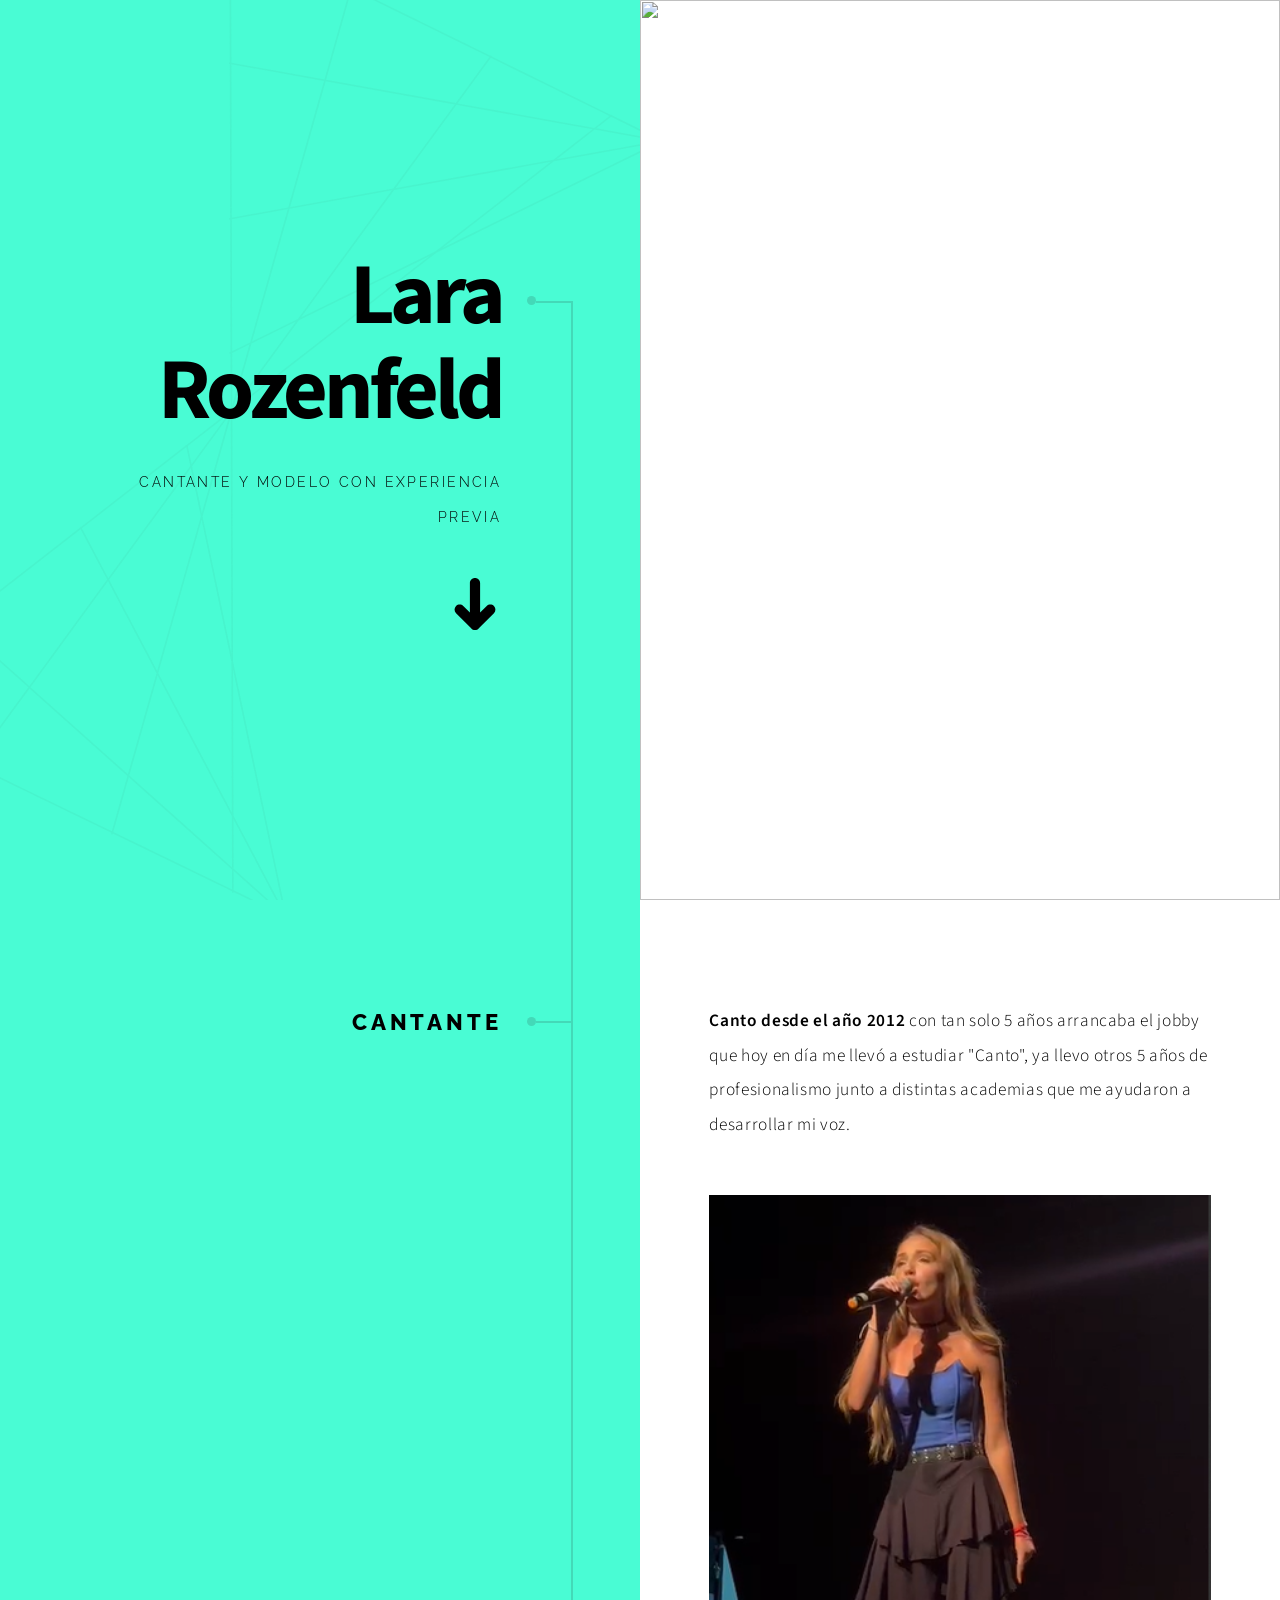
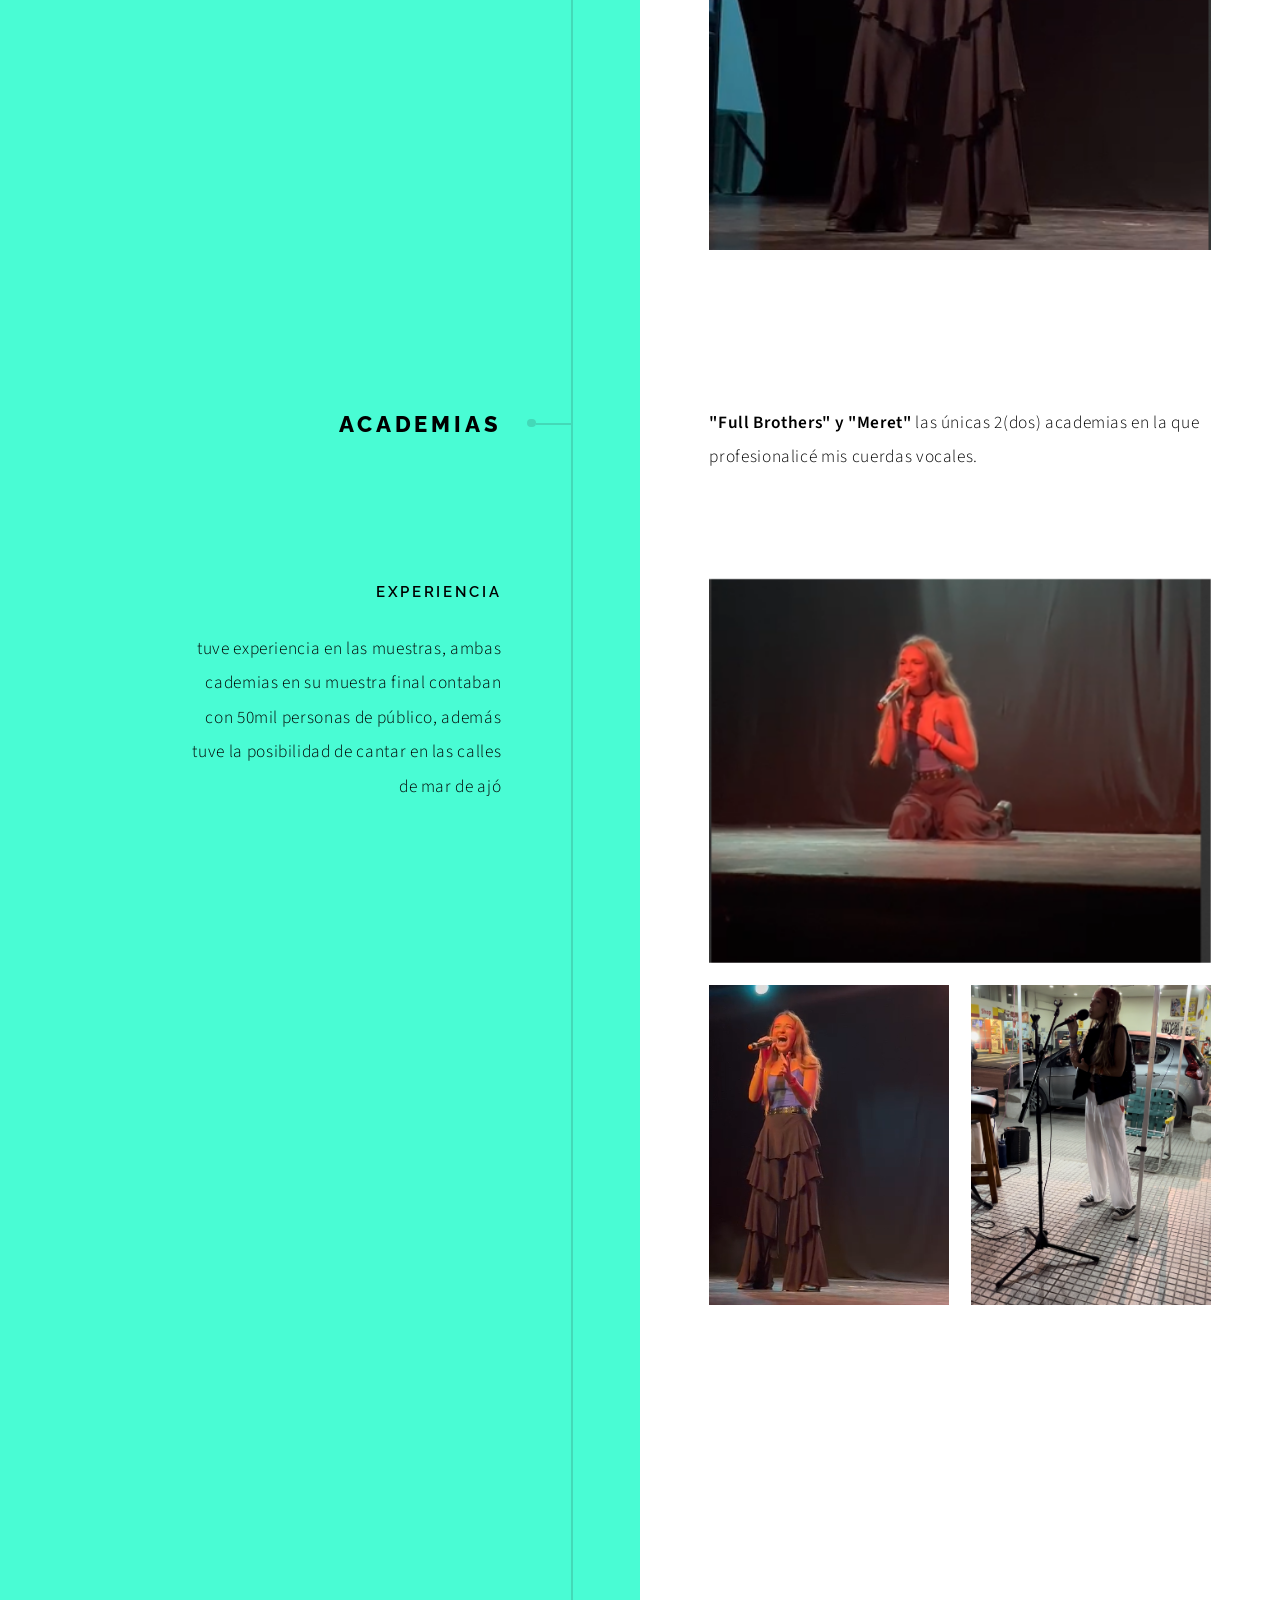
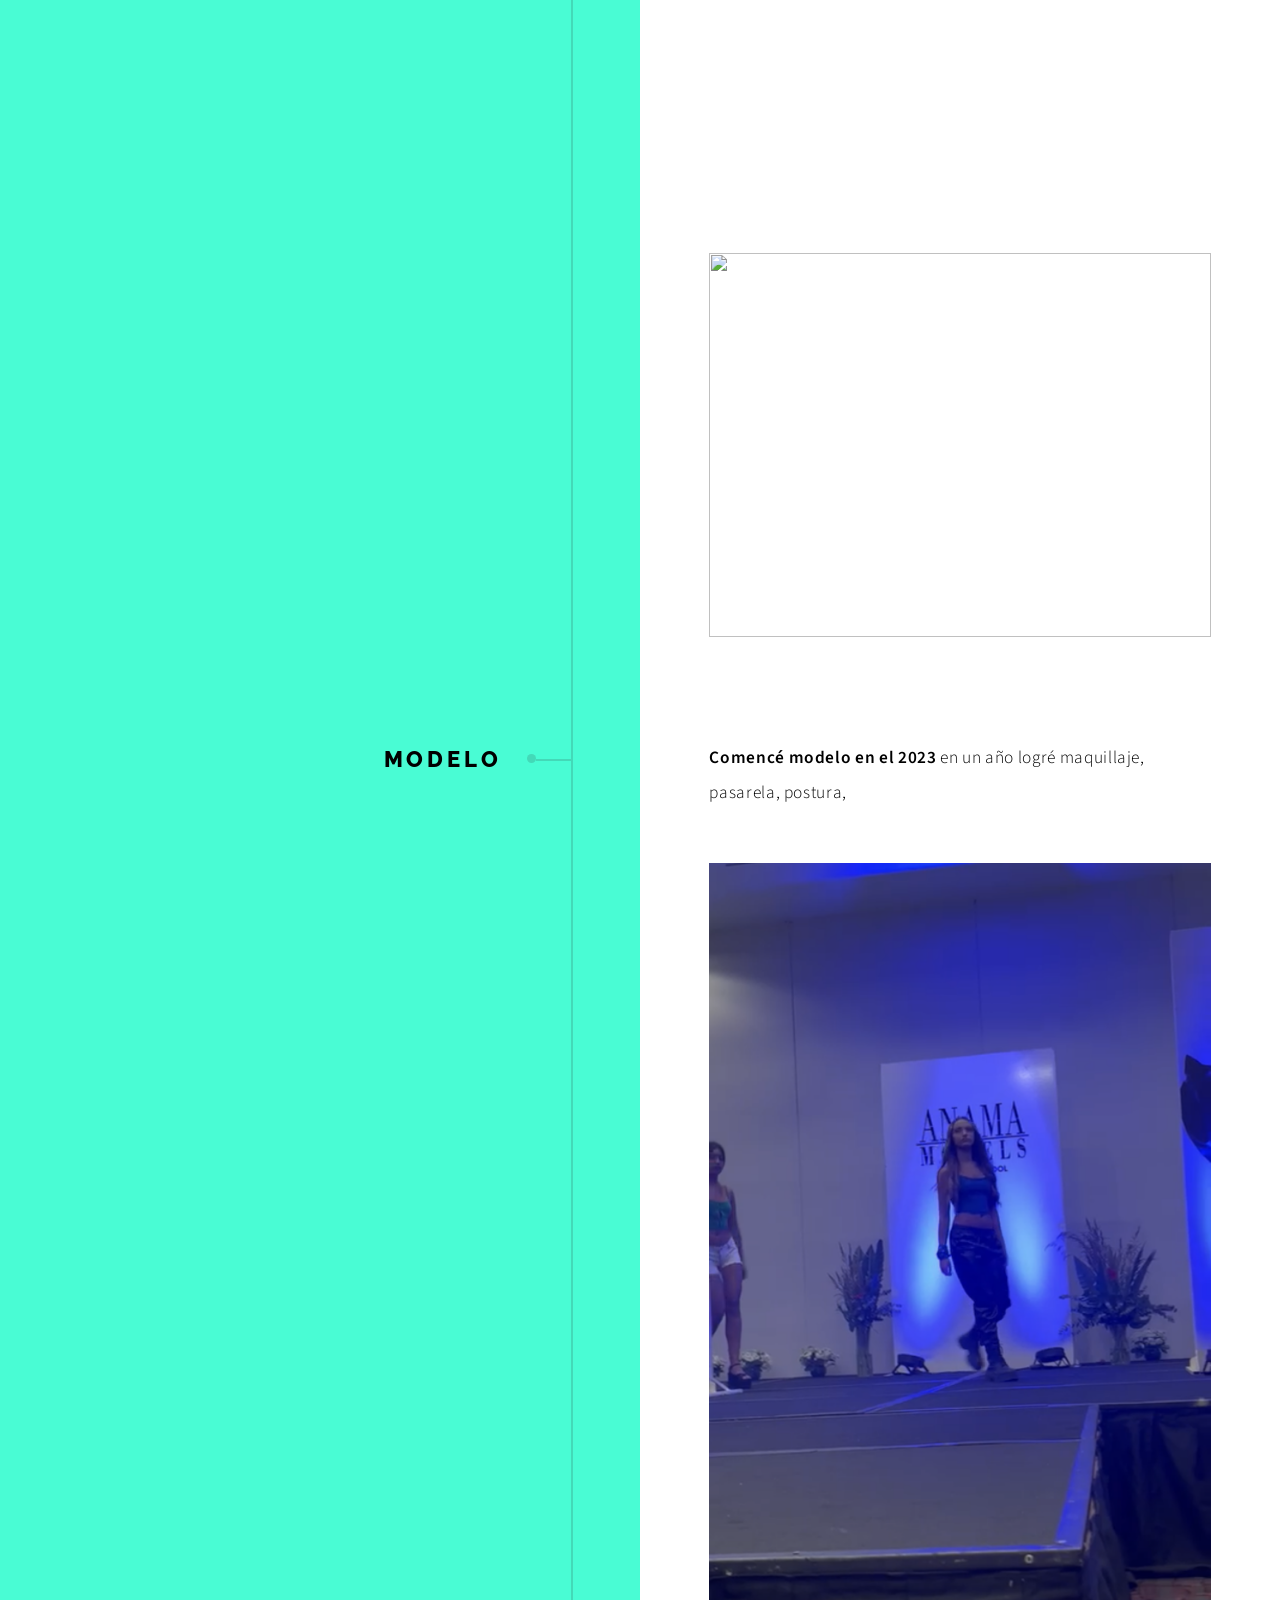
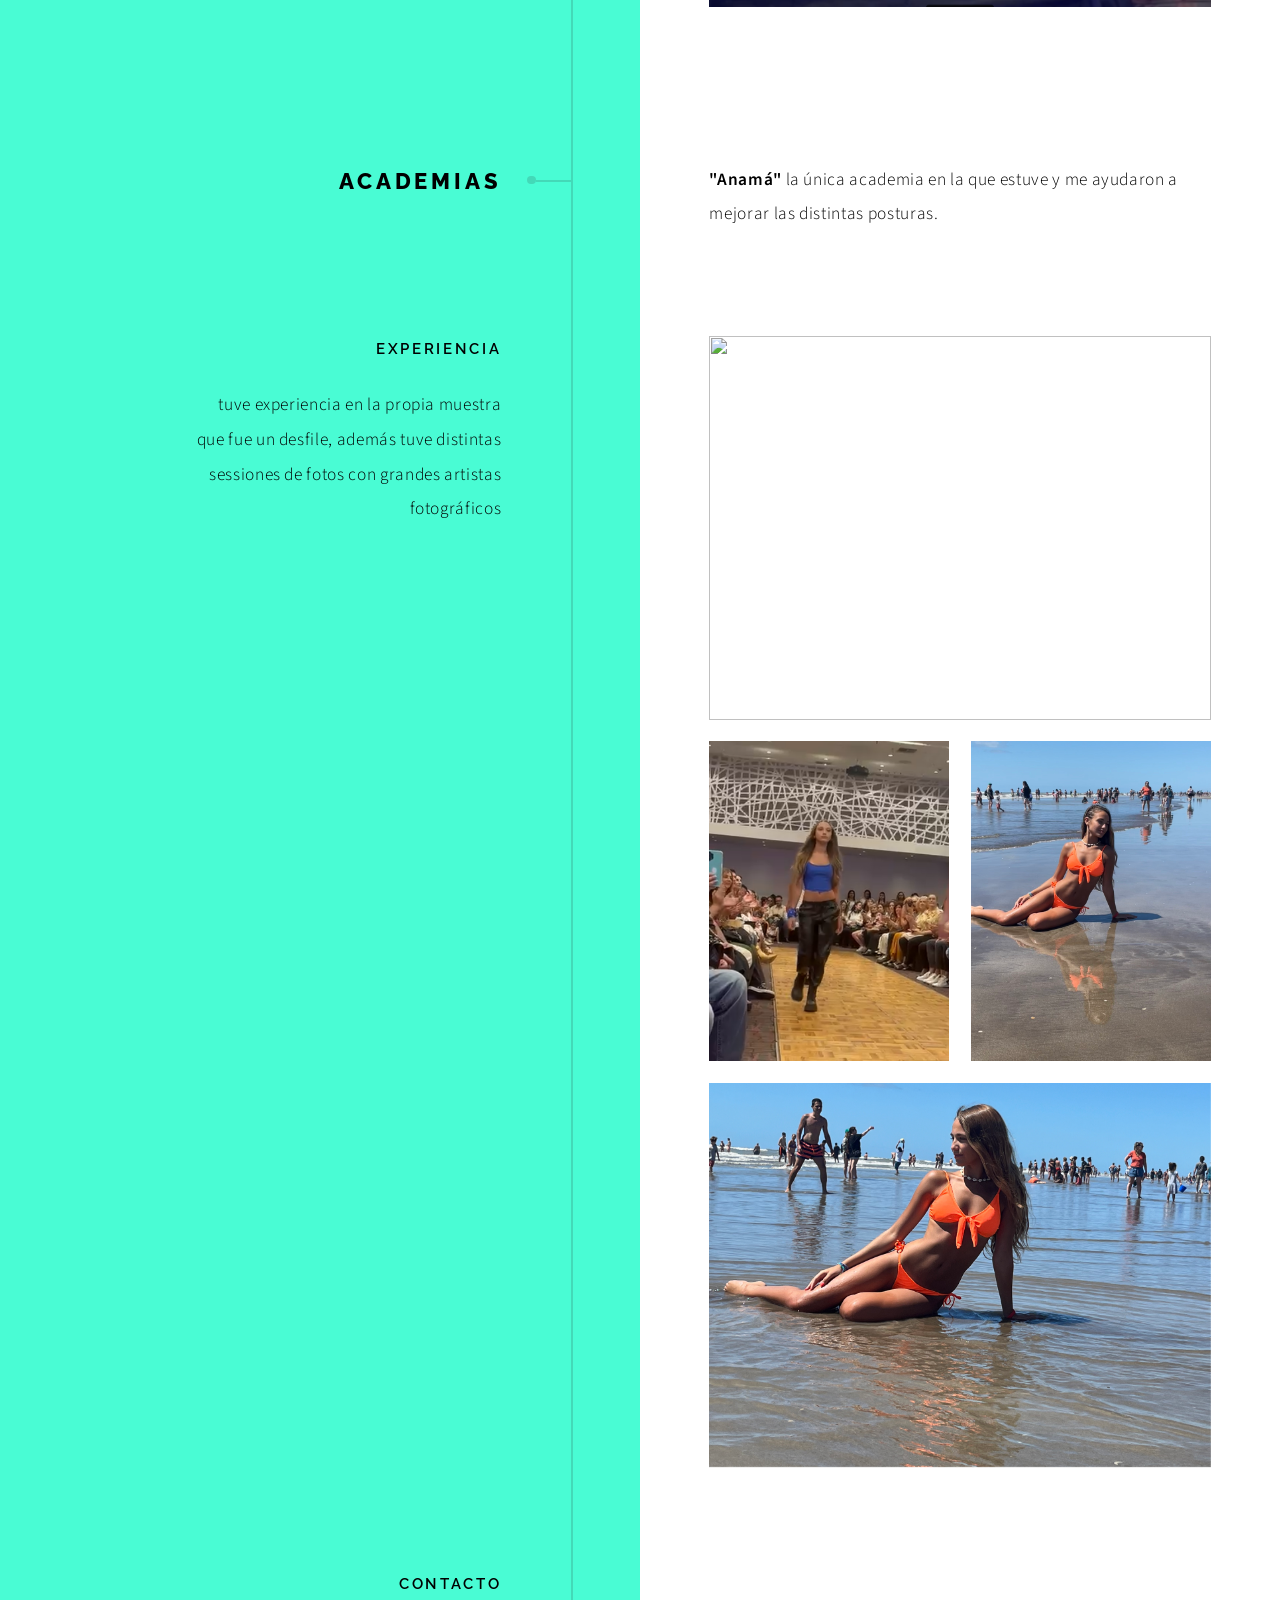
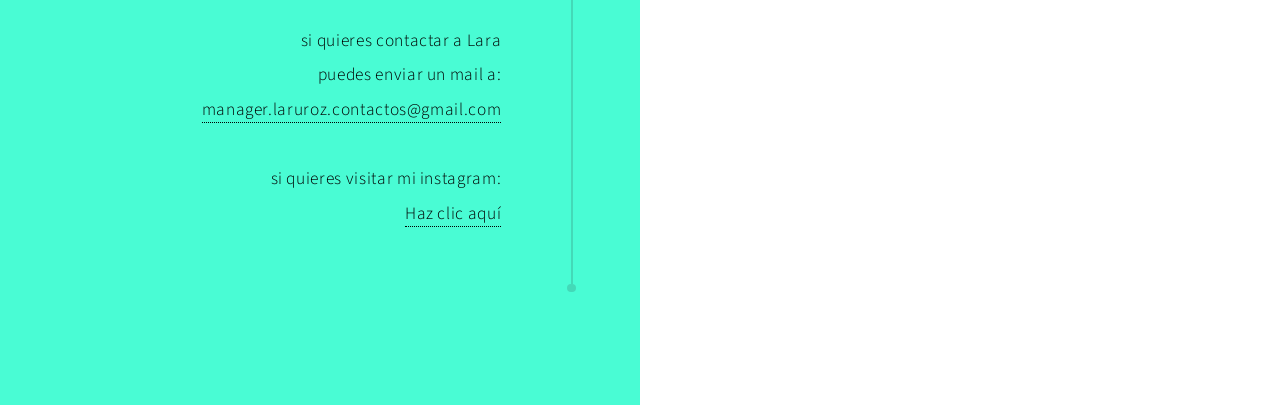
==== index.html @ 855a17e3 "Update index.html" ====
<!DOCTYPE HTML>
<html>
	<head>
		<title>Forum // Lara Roz</title>
		<meta charset="utf-8" />
		<meta name="viewport" content="width=device-width, initial-scale=1, user-scalable=no" />
		<meta name="description" content="" />
		<meta name="keywords" content="laruroz" />
		<link href="imagenes/profile.png" rel="icon">
  		<link href="imagenes/profile.png" rel="apple-touch-icon">
		<link rel="stylesheet" href="assets/css/main.css" />
		
	</head>
	<body class="is-preload">

		<!-- Wrapper -->
			<div id="wrapper">

				<!-- Intro -->
					<section class="intro">
						<header>
							<h1>Lara Rozenfeld</h1>
							<p>Cantante y Modelo con experiencia previa</a></p>
							<ul class="actions">
								<li><a href="#first" class="arrow scrolly"><span class="label">Next</span></a></li>
							</ul>
						</header>
						<div class="content">
							<span class="image fill" data-position="center"><img src="images/IMG_8536.JPG" alt="" /></span>
						</div>
					</section>

				<!-- Section -->
					<section id="first">
						<header>
							<h2>Cantante</h2>
						</header>
						<div class="content">
							<p><strong>Canto desde el año 2012</strong> con tan solo 5 años arrancaba el jobby que hoy en día me llevó a estudiar "Canto", ya llevo otros 5 años de profesionalismo junto a distintas academias que me ayudaron a desarrollar mi voz.</p>
							<span class="image main"><img src="images/Lara-cantando-3.png" alt="" /></span>
						</div>
					</section>

				<!-- Section -->
					<section>
						<header>
							<h2>Academias</h2>
						</header>
						<div class="content">
							<p><strong>"Full Brothers" y "Meret"</strong> las únicas 2(dos) academias en la que profesionalicé mis cuerdas vocales.</p>

							<!-- Section -->
								<section>
									<header>
										<h3>experiencia</h3>
										<p>tuve experiencia en las muestras, ambas cademias en su muestra final contaban con 50mil personas de público, además tuve la posibilidad de cantar en las calles de mar de ajó</p>
									</header>
									<div class="content">
										<div class="gallery">
											<a href="images/gallery/fulls/Lara-cantando-4-lejos.png" class="landscape"><img src="images/gallery/thumbs/Lara-cantando-4-lejos.png" alt="" /></a>
											<a href="images/gallery/fulls/Lara-cantando-1.png"><img src="images/gallery/thumbs/Lara-cantando-1.png" alt="" /></a>
											<a href="images/gallery/fulls/IMG_7893.PNG"><img src="images/gallery/thumbs/IMG_7893.PNG" alt="" /></a>
											<div style="position:relative; width:50%; height:0px; padding-bottom:100.778%"><iframe allow="fullscreen" allowfullscreen height="100%" src="https://streamable.com/e/7m6ddu?loop=0" width="100%" style="border:none; width:100%; height:100%; position:absolute; left:0px; top:0px; overflow:hidden;"></iframe></div>
											<div style="position:relative; width:50%; height:0px; padding-bottom:100.778%"><iframe allow="fullscreen" allowfullscreen height="100%" src="https://streamable.com/e/ok23w9?loop=0" width="100%" style="border:none; width:100%; height:100%; position:absolute; left:24px; top:0px; overflow:hidden;"></iframe></div>
											<a href="images/gallery/fulls/IMG_7895.png" class="landscape"><img src="images/gallery/thumbs/IMG_7895.png" alt="" /></a>
										</div>
									</div>
								</section>
						</div>
					</section>

								<!-- Section -->
								<section id="first">
									<header>
										<h2>Modelo</h2>
									</header>
									<div class="content">
										<p><strong>Comencé modelo en el 2023</strong> en un año logré maquillaje, pasarela, postura,</p>
										<span class="image main"><img src="images/gallery/fulls/modelo03.png" alt="" /></span>
									</div>
								</section>
			
							<!-- Section -->
								<section>
									<header>
										<h2>Academias</h2>
									</header>
									<div class="content">
										<p><strong>"Anamá"</strong> la única academia en la que estuve y me ayudaron a mejorar las distintas posturas.</p>
			
										<!-- Section -->
											<section>
												<header>
													<h3>experiencia</h3>
													<p>tuve experiencia en la propia muestra que fue un desfile, además tuve distintas sessiones de fotos con grandes artistas fotográficos</p>
												</header>
												<div class="content">
													<div class="gallery">
														<a href="images/IMG_8536.jpg" class="landscape"><img src="images/IMG_8536.jpg" alt="" /></a>
														<a href="images/gallery/fulls/modelo02.png"><img src="images/gallery/fulls/modelo02.png" alt="" /></a>
														<a href="images/gallery/fulls/modelo04_1.jpg"><img src="images/gallery/thumbs/modelo04_1.jpg" alt="" /></a>
														<a href="images/gallery/fulls/modelo06_1.jpg" class="landscape"><img src="images/gallery/thumbs/modelo06_1.jpg" alt="" /></a>
													</div>
												</div>
											</section>
									</div>
								</section>
								<section>
									<header>
										<h4>Contacto</h4>
										<p>si quieres contactar a Lara 
											<br>puedes enviar un mail a: <a href="mailto:manager.laruroz.contactos@gmail.com?Subject=correo%20automatizado%20por%20la%20web">manager.laruroz.contactos@gmail.com</a>
										<p>si quieres visitar mi instagram: <br><a href="https://www.instagram.com/lara.rozenfeld/" target="_blank" rel="noopener">Haz clic aquí</a></p> 
								</section>
				</div>
			
			</body>
			</html>
			
			
			<!-- creado por javiniguez.com, Julio 2019 -->

			</div>

		<!-- Scripts -->
			<script src="assets/js/jquery.min.js"></script>
			<script src="assets/js/jquery.scrolly.min.js"></script>
			<script src="assets/js/browser.min.js"></script>
			<script src="assets/js/breakpoints.min.js"></script>
			<script src="assets/js/util.js"></script>
			<script src="assets/js/main.js"></script>

	</body>
</html>
---- assets/css/main.css ----
@import url(font-awesome.min.css);
@import url("https://fonts.googleapis.com/css?family=Source+Sans+Pro:300,600,700,300i,600i,700i|Raleway:600,800");

/*
	Paradigm Shift by HTML5 UP
	html5up.net | @ajlkn
	Free for personal and commercial use under the CCA 3.0 license (html5up.net/license)
*/

html, body, div, span, applet, object,
iframe, h1, h2, h3, h4, h5, h6, p, blockquote,
pre, a, abbr, acronym, address, big, cite,
code, del, dfn, em, img, ins, kbd, q, s, samp,
small, strike, strong, sub, sup, tt, var, b,
u, i, center, dl, dt, dd, ol, ul, li, fieldset,
form, label, legend, table, caption, tbody,
tfoot, thead, tr, th, td, article, aside,
canvas, details, embed, figure, figcaption,
footer, header, hgroup, menu, nav, output, ruby,
section, summary, time, mark, audio, video {
	margin: 0;
	padding: 0;
	border: 0;
	font-size: 100%;
	font: inherit;
	vertical-align: baseline;}

article, aside, details, figcaption, figure,
footer, header, hgroup, menu, nav, section {
	display: block;}

body {
	line-height: 1;
}

ol, ul {
	list-style: none;
}

blockquote, q {
	quotes: none;
}

	blockquote:before, blockquote:after, q:before, q:after {
		content: '';
		content: none;
	}

table {
	border-collapse: collapse;
	border-spacing: 0;
}

body {
	-webkit-text-size-adjust: none;
}

mark {
	background-color: transparent;
	color: inherit;
}

input::-moz-focus-inner {
	border: 0;
	padding: 0;
}

input, select, textarea {
	-moz-appearance: none;
	-webkit-appearance: none;
	-ms-appearance: none;
	appearance: none;
}

/* Basic */

	@-ms-viewport {
		width: device-width;
	}

	body {
		-ms-overflow-style: scrollbar;
	}

	@media screen and (max-width: 480px) {

		html, body {
			min-width: 320px;
		}

	}

	html {
		box-sizing: border-box;
	}

	*, *:before, *:after {
		box-sizing: inherit;
	}

	html {
		overflow-x: hidden;
	}

	body {
		background: #ffffff;
		overflow-x: hidden;
	}

		body.is-preload *, body.is-preload *:before, body.is-preload *:after {
			-moz-animation: none !important;
			-webkit-animation: none !important;
			-ms-animation: none !important;
			animation: none !important;
			-moz-transition: none !important;
			-webkit-transition: none !important;
			-ms-transition: none !important;
			transition: none !important;
		}

/* Typography */

	html {
		font-size: 18pt;
	}

		@media screen and (max-width: 1920px) {

			html {
				font-size: 13pt;
			}

		}

		@media screen and (max-width: 1152px) {

			html {
				font-size: 14pt;
			}

		}

		@media screen and (max-width: 736px) {

			html {
				font-size: 12pt;
			}

		}

		@media screen and (max-width: 480px) {

			html {
				font-size: 11pt;
			}

		}

	body {
		background-color: #ffffff;
		color: #000000;
	}

	body, input, select, textarea {
		color: #000000;
		font-family: "Source Sans Pro", Helvetica, sans-serif;
		font-size: 1rem;
		font-weight: 300;
		letter-spacing: 0.0375em;
		line-height: 2;
	}

	a {
		-moz-transition: border-bottom-color 0.25s ease-in-out;
		-webkit-transition: border-bottom-color 0.25s ease-in-out;
		-ms-transition: border-bottom-color 0.25s ease-in-out;
		transition: border-bottom-color 0.25s ease-in-out;
		text-decoration: none;
		color: #000000;
		border-bottom: dotted 1px;
	}

		a:hover {
			text-decoration: none;
			border-bottom-color: transparent;
		}

	strong, b {
		font-weight: 600;
		color: #000000;
	}

	em, i {
		font-style: italic;
	}

	p {
		margin: 0 0 2rem 0;
	}

	h1, h2, h3, h4, h5, h6 {
		color: #000000;
		font-family: "Raleway", Helvetica, sans-serif;
		font-weight: 600;
		letter-spacing: 0.175em;
		line-height: 1.75;
		margin: 0 0 1.5rem 0;
		text-transform: uppercase;
	}

		h1 a, h2 a, h3 a, h4 a, h5 a, h6 a {
			color: inherit;
			text-decoration: none;
		}

	h1 {
		font-family: "Source Sans Pro", Helvetica, sans-serif;
		font-size: 5rem;
		font-weight: 700;
		letter-spacing: -0.05em;
		line-height: 1.1;
		margin: 0 0 1.5rem 0;
		text-transform: none;
	}

	h2 {
		font-size: 1.25rem;
		font-weight: 800;
		margin: 0 0 2rem 0;
	}

	h3 {
		font-size: 0.875rem;
	}

	h4 {
		font-size: 0.875rem;
	}

	h5 {
		font-size: 0.75rem;
	}

	h6 {
		font-size: 0.625rem;
	}

	@media screen and (max-width: 736px) {

		h1 {
			font-size: 4.5rem;
			line-height: 1.1;
		}

		h2 {
			font-size: 1.25rem;
			line-height: 1.7;
		}

		h3 {
			font-size: 0.9rem;
		}

		h4 {
			font-size: 0.75rem;
		}

		h5 {
			font-size: 0.675rem;
		}

	}

	@media screen and (max-width: 360px) {

		h1 {
			font-size: 3.75rem;
		}

		h2 {
			font-size: 1.125rem;
		}

		h3 {
			font-size: 0.8rem;
		}

		h4 {
			font-size: 0.675rem;
		}

		h5 {
			font-size: 0.675rem;
		}

	}

	sub {
		font-size: 0.8rem;
		position: relative;
		top: 0.5rem;
	}

	sup {
		font-size: 0.8rem;
		position: relative;
		top: -0.5rem;
	}

	blockquote {
		border-left: solid 0.5rem rgba(144, 144, 144, 0.25);
		font-style: italic;
		margin: 0 0 2rem 0;
		padding: 1rem 0 1rem 2rem;
	}

	code {
		background: rgba(144, 144, 144, 0.1);
		border-radius: 0.325rem;
		font-family: "Courier New", monospace;
		font-size: 0.9rem;
		margin: 0 0.25rem;
		padding: 0.25rem 0.65rem;
	}

	pre {
		-webkit-overflow-scrolling: touch;
		font-family: "Courier New", monospace;
		font-size: 0.9rem;
		margin: 0 0 2rem 0;
		width: 100%;
	}

		pre code {
			display: block;
			line-height: 1.75;
			padding: 1rem 1.5rem;
			overflow-x: auto;
		}

	hr {
		border: 0;
		border-bottom: solid 2px rgba(144, 144, 144, 0.25);
		margin: 3rem 0;
	}

		hr.major {
			margin: 5rem 0;
		}

		@media screen and (max-width: 736px) {

			hr.major {
				margin: 3rem 0;
			}

		}

/* Row */

	.row {
		display: flex;
		flex-wrap: wrap;
		box-sizing: border-box;
		align-items: stretch;
	}

		.row > * {
			box-sizing: border-box;
		}

		.row.gtr-uniform > * > :last-child {
			margin-bottom: 0;
		}

		.row.aln-left {
			justify-content: flex-start;
		}

		.row.aln-center {
			justify-content: center;
		}

		.row.aln-right {
			justify-content: flex-end;
		}

		.row.aln-top {
			align-items: flex-start;
		}

		.row.aln-middle {
			align-items: center;
		}

		.row.aln-bottom {
			align-items: flex-end;
		}

		.row > .imp {
			order: -1;
		}

		.row > .col-1 {
			width: 8.3333333333%;
		}

		.row > .off-1 {
			margin-left: 8.3333333333%;
		}

		.row > .col-2 {
			width: 16.6666666667%;
		}

		.row > .off-2 {
			margin-left: 16.6666666667%;
		}

		.row > .col-3 {
			width: 25%;
		}

		.row > .off-3 {
			margin-left: 25%;
		}

		.row > .col-4 {
			width: 33.3333333333%;
		}

		.row > .off-4 {
			margin-left: 33.3333333333%;
		}

		.row > .col-5 {
			width: 41.6666666667%;
		}

		.row > .off-5 {
			margin-left: 41.6666666667%;
		}

		.row > .col-6 {
			width: 50%;
		}

		.row > .off-6 {
			margin-left: 50%;
		}

		.row > .col-7 {
			width: 58.3333333333%;
		}

		.row > .off-7 {
			margin-left: 58.3333333333%;
		}

		.row > .col-8 {
			width: 66.6666666667%;
		}

		.row > .off-8 {
			margin-left: 66.6666666667%;
		}

		.row > .col-9 {
			width: 75%;
		}

		.row > .off-9 {
			margin-left: 75%;
		}

		.row > .col-10 {
			width: 83.3333333333%;
		}

		.row > .off-10 {
			margin-left: 83.3333333333%;
		}

		.row > .col-11 {
			width: 91.6666666667%;
		}

		.row > .off-11 {
			margin-left: 91.6666666667%;
		}

		.row > .col-12 {
			width: 100%;
		}

		.row > .off-12 {
			margin-left: 100%;
		}

		.row.gtr-0 {
			margin-top: 0;
			margin-left: 0rem;
		}

			.row.gtr-0 > * {
				padding: 0 0 0 0rem;
			}

			.row.gtr-0.gtr-uniform {
				margin-top: 0rem;
			}

				.row.gtr-0.gtr-uniform > * {
					padding-top: 0rem;
				}

		.row.gtr-25 {
			margin-top: 0;
			margin-left: -0.5rem;
		}

			.row.gtr-25 > * {
				padding: 0 0 0 0.5rem;
			}

			.row.gtr-25.gtr-uniform {
				margin-top: -0.5rem;
			}

				.row.gtr-25.gtr-uniform > * {
					padding-top: 0.5rem;
				}

		.row.gtr-50 {
			margin-top: 0;
			margin-left: -1rem;
		}

			.row.gtr-50 > * {
				padding: 0 0 0 1rem;
			}

			.row.gtr-50.gtr-uniform {
				margin-top: -1rem;
			}

				.row.gtr-50.gtr-uniform > * {
					padding-top: 1rem;
				}

		.row {
			margin-top: 0;
			margin-left: -2rem;
		}

			.row > * {
				padding: 0 0 0 2rem;
			}

			.row.gtr-uniform {
				margin-top: -2rem;
			}

				.row.gtr-uniform > * {
					padding-top: 2rem;
				}

		.row.gtr-150 {
			margin-top: 0;
			margin-left: -3rem;
		}

			.row.gtr-150 > * {
				padding: 0 0 0 3rem;
			}

			.row.gtr-150.gtr-uniform {
				margin-top: -3rem;
			}

				.row.gtr-150.gtr-uniform > * {
					padding-top: 3rem;
				}

		.row.gtr-200 {
			margin-top: 0;
			margin-left: -4rem;
		}

			.row.gtr-200 > * {
				padding: 0 0 0 4rem;
			}

			.row.gtr-200.gtr-uniform {
				margin-top: -4rem;
			}

				.row.gtr-200.gtr-uniform > * {
					padding-top: 4rem;
				}

		@media screen and (max-width: 1920px) {

			.row {
				display: flex;
				flex-wrap: wrap;
				box-sizing: border-box;
				align-items: stretch;
			}

				.row > * {
					box-sizing: border-box;
				}

				.row.gtr-uniform > * > :last-child {
					margin-bottom: 0;
				}

				.row.aln-left {
					justify-content: flex-start;
				}

				.row.aln-center {
					justify-content: center;
				}

				.row.aln-right {
					justify-content: flex-end;
				}

				.row.aln-top {
					align-items: flex-start;
				}

				.row.aln-middle {
					align-items: center;
				}

				.row.aln-bottom {
					align-items: flex-end;
				}

				.row > .imp-xlarge {
					order: -1;
				}

				.row > .col-1-xlarge {
					width: 8.3333333333%;
				}

				.row > .off-1-xlarge {
					margin-left: 8.3333333333%;
				}

				.row > .col-2-xlarge {
					width: 16.6666666667%;
				}

				.row > .off-2-xlarge {
					margin-left: 16.6666666667%;
				}

				.row > .col-3-xlarge {
					width: 25%;
				}

				.row > .off-3-xlarge {
					margin-left: 25%;
				}

				.row > .col-4-xlarge {
					width: 33.3333333333%;
				}

				.row > .off-4-xlarge {
					margin-left: 33.3333333333%;
				}

				.row > .col-5-xlarge {
					width: 41.6666666667%;
				}

				.row > .off-5-xlarge {
					margin-left: 41.6666666667%;
				}

				.row > .col-6-xlarge {
					width: 50%;
				}

				.row > .off-6-xlarge {
					margin-left: 50%;
				}

				.row > .col-7-xlarge {
					width: 58.3333333333%;
				}

				.row > .off-7-xlarge {
					margin-left: 58.3333333333%;
				}

				.row > .col-8-xlarge {
					width: 66.6666666667%;
				}

				.row > .off-8-xlarge {
					margin-left: 66.6666666667%;
				}

				.row > .col-9-xlarge {
					width: 75%;
				}

				.row > .off-9-xlarge {
					margin-left: 75%;
				}

				.row > .col-10-xlarge {
					width: 83.3333333333%;
				}

				.row > .off-10-xlarge {
					margin-left: 83.3333333333%;
				}

				.row > .col-11-xlarge {
					width: 91.6666666667%;
				}

				.row > .off-11-xlarge {
					margin-left: 91.6666666667%;
				}

				.row > .col-12-xlarge {
					width: 100%;
				}

				.row > .off-12-xlarge {
					margin-left: 100%;
				}

				.row.gtr-0 {
					margin-top: 0;
					margin-left: 0rem;
				}

					.row.gtr-0 > * {
						padding: 0 0 0 0rem;
					}

					.row.gtr-0.gtr-uniform {
						margin-top: 0rem;
					}

						.row.gtr-0.gtr-uniform > * {
							padding-top: 0rem;
						}

				.row.gtr-25 {
					margin-top: 0;
					margin-left: -0.5rem;
				}

					.row.gtr-25 > * {
						padding: 0 0 0 0.5rem;
					}

					.row.gtr-25.gtr-uniform {
						margin-top: -0.5rem;
					}

						.row.gtr-25.gtr-uniform > * {
							padding-top: 0.5rem;
						}

				.row.gtr-50 {
					margin-top: 0;
					margin-left: -1rem;
				}

					.row.gtr-50 > * {
						padding: 0 0 0 1rem;
					}

					.row.gtr-50.gtr-uniform {
						margin-top: -1rem;
					}

						.row.gtr-50.gtr-uniform > * {
							padding-top: 1rem;
						}

				.row {
					margin-top: 0;
					margin-left: -2rem;
				}

					.row > * {
						padding: 0 0 0 2rem;
					}

					.row.gtr-uniform {
						margin-top: -2rem;
					}

						.row.gtr-uniform > * {
							padding-top: 2rem;
						}

				.row.gtr-150 {
					margin-top: 0;
					margin-left: -3rem;
				}

					.row.gtr-150 > * {
						padding: 0 0 0 3rem;
					}

					.row.gtr-150.gtr-uniform {
						margin-top: -3rem;
					}

						.row.gtr-150.gtr-uniform > * {
							padding-top: 3rem;
						}

				.row.gtr-200 {
					margin-top: 0;
					margin-left: -4rem;
				}

					.row.gtr-200 > * {
						padding: 0 0 0 4rem;
					}

					.row.gtr-200.gtr-uniform {
						margin-top: -4rem;
					}

						.row.gtr-200.gtr-uniform > * {
							padding-top: 4rem;
						}

		}

		@media screen and (max-width: 1280px) {

			.row {
				display: flex;
				flex-wrap: wrap;
				box-sizing: border-box;
				align-items: stretch;
			}

				.row > * {
					box-sizing: border-box;
				}

				.row.gtr-uniform > * > :last-child {
					margin-bottom: 0;
				}

				.row.aln-left {
					justify-content: flex-start;
				}

				.row.aln-center {
					justify-content: center;
				}

				.row.aln-right {
					justify-content: flex-end;
				}

				.row.aln-top {
					align-items: flex-start;
				}

				.row.aln-middle {
					align-items: center;
				}

				.row.aln-bottom {
					align-items: flex-end;
				}

				.row > .imp-large {
					order: -1;
				}

				.row > .col-1-large {
					width: 8.3333333333%;
				}

				.row > .off-1-large {
					margin-left: 8.3333333333%;
				}

				.row > .col-2-large {
					width: 16.6666666667%;
				}

				.row > .off-2-large {
					margin-left: 16.6666666667%;
				}

				.row > .col-3-large {
					width: 25%;
				}

				.row > .off-3-large {
					margin-left: 25%;
				}

				.row > .col-4-large {
					width: 33.3333333333%;
				}

				.row > .off-4-large {
					margin-left: 33.3333333333%;
				}

				.row > .col-5-large {
					width: 41.6666666667%;
				}

				.row > .off-5-large {
					margin-left: 41.6666666667%;
				}

				.row > .col-6-large {
					width: 50%;
				}

				.row > .off-6-large {
					margin-left: 50%;
				}

				.row > .col-7-large {
					width: 58.3333333333%;
				}

				.row > .off-7-large {
					margin-left: 58.3333333333%;
				}

				.row > .col-8-large {
					width: 66.6666666667%;
				}

				.row > .off-8-large {
					margin-left: 66.6666666667%;
				}

				.row > .col-9-large {
					width: 75%;
				}

				.row > .off-9-large {
					margin-left: 75%;
				}

				.row > .col-10-large {
					width: 83.3333333333%;
				}

				.row > .off-10-large {
					margin-left: 83.3333333333%;
				}

				.row > .col-11-large {
					width: 91.6666666667%;
				}

				.row > .off-11-large {
					margin-left: 91.6666666667%;
				}

				.row > .col-12-large {
					width: 100%;
				}

				.row > .off-12-large {
					margin-left: 100%;
				}

				.row.gtr-0 {
					margin-top: 0;
					margin-left: 0rem;
				}

					.row.gtr-0 > * {
						padding: 0 0 0 0rem;
					}

					.row.gtr-0.gtr-uniform {
						margin-top: 0rem;
					}

						.row.gtr-0.gtr-uniform > * {
							padding-top: 0rem;
						}

				.row.gtr-25 {
					margin-top: 0;
					margin-left: -0.375rem;
				}

					.row.gtr-25 > * {
						padding: 0 0 0 0.375rem;
					}

					.row.gtr-25.gtr-uniform {
						margin-top: -0.375rem;
					}

						.row.gtr-25.gtr-uniform > * {
							padding-top: 0.375rem;
						}

				.row.gtr-50 {
					margin-top: 0;
					margin-left: -0.75rem;
				}

					.row.gtr-50 > * {
						padding: 0 0 0 0.75rem;
					}

					.row.gtr-50.gtr-uniform {
						margin-top: -0.75rem;
					}

						.row.gtr-50.gtr-uniform > * {
							padding-top: 0.75rem;
						}

				.row {
					margin-top: 0;
					margin-left: -1.5rem;
				}

					.row > * {
						padding: 0 0 0 1.5rem;
					}

					.row.gtr-uniform {
						margin-top: -1.5rem;
					}

						.row.gtr-uniform > * {
							padding-top: 1.5rem;
						}

				.row.gtr-150 {
					margin-top: 0;
					margin-left: -2.25rem;
				}

					.row.gtr-150 > * {
						padding: 0 0 0 2.25rem;
					}

					.row.gtr-150.gtr-uniform {
						margin-top: -2.25rem;
					}

						.row.gtr-150.gtr-uniform > * {
							padding-top: 2.25rem;
						}

				.row.gtr-200 {
					margin-top: 0;
					margin-left: -3rem;
				}

					.row.gtr-200 > * {
						padding: 0 0 0 3rem;
					}

					.row.gtr-200.gtr-uniform {
						margin-top: -3rem;
					}

						.row.gtr-200.gtr-uniform > * {
							padding-top: 3rem;
						}

		}

		@media screen and (max-width: 1152px) {

			.row {
				display: flex;
				flex-wrap: wrap;
				box-sizing: border-box;
				align-items: stretch;
			}

				.row > * {
					box-sizing: border-box;
				}

				.row.gtr-uniform > * > :last-child {
					margin-bottom: 0;
				}

				.row.aln-left {
					justify-content: flex-start;
				}

				.row.aln-center {
					justify-content: center;
				}

				.row.aln-right {
					justify-content: flex-end;
				}

				.row.aln-top {
					align-items: flex-start;
				}

				.row.aln-middle {
					align-items: center;
				}

				.row.aln-bottom {
					align-items: flex-end;
				}

				.row > .imp-medium {
					order: -1;
				}

				.row > .col-1-medium {
					width: 8.3333333333%;
				}

				.row > .off-1-medium {
					margin-left: 8.3333333333%;
				}

				.row > .col-2-medium {
					width: 16.6666666667%;
				}

				.row > .off-2-medium {
					margin-left: 16.6666666667%;
				}

				.row > .col-3-medium {
					width: 25%;
				}

				.row > .off-3-medium {
					margin-left: 25%;
				}

				.row > .col-4-medium {
					width: 33.3333333333%;
				}

				.row > .off-4-medium {
					margin-left: 33.3333333333%;
				}

				.row > .col-5-medium {
					width: 41.6666666667%;
				}

				.row > .off-5-medium {
					margin-left: 41.6666666667%;
				}

				.row > .col-6-medium {
					width: 50%;
				}

				.row > .off-6-medium {
					margin-left: 50%;
				}

				.row > .col-7-medium {
					width: 58.3333333333%;
				}

				.row > .off-7-medium {
					margin-left: 58.3333333333%;
				}

				.row > .col-8-medium {
					width: 66.6666666667%;
				}

				.row > .off-8-medium {
					margin-left: 66.6666666667%;
				}

				.row > .col-9-medium {
					width: 75%;
				}

				.row > .off-9-medium {
					margin-left: 75%;
				}

				.row > .col-10-medium {
					width: 83.3333333333%;
				}

				.row > .off-10-medium {
					margin-left: 83.3333333333%;
				}

				.row > .col-11-medium {
					width: 91.6666666667%;
				}

				.row > .off-11-medium {
					margin-left: 91.6666666667%;
				}

				.row > .col-12-medium {
					width: 100%;
				}

				.row > .off-12-medium {
					margin-left: 100%;
				}

				.row.gtr-0 {
					margin-top: 0;
					margin-left: 0rem;
				}

					.row.gtr-0 > * {
						padding: 0 0 0 0rem;
					}

					.row.gtr-0.gtr-uniform {
						margin-top: 0rem;
					}

						.row.gtr-0.gtr-uniform > * {
							padding-top: 0rem;
						}

				.row.gtr-25 {
					margin-top: 0;
					margin-left: -0.375rem;
				}

					.row.gtr-25 > * {
						padding: 0 0 0 0.375rem;
					}

					.row.gtr-25.gtr-uniform {
						margin-top: -0.375rem;
					}

						.row.gtr-25.gtr-uniform > * {
							padding-top: 0.375rem;
						}

				.row.gtr-50 {
					margin-top: 0;
					margin-left: -0.75rem;
				}

					.row.gtr-50 > * {
						padding: 0 0 0 0.75rem;
					}

					.row.gtr-50.gtr-uniform {
						margin-top: -0.75rem;
					}

						.row.gtr-50.gtr-uniform > * {
							padding-top: 0.75rem;
						}

				.row {
					margin-top: 0;
					margin-left: -1.5rem;
				}

					.row > * {
						padding: 0 0 0 1.5rem;
					}

					.row.gtr-uniform {
						margin-top: -1.5rem;
					}

						.row.gtr-uniform > * {
							padding-top: 1.5rem;
						}

				.row.gtr-150 {
					margin-top: 0;
					margin-left: -2.25rem;
				}

					.row.gtr-150 > * {
						padding: 0 0 0 2.25rem;
					}

					.row.gtr-150.gtr-uniform {
						margin-top: -2.25rem;
					}

						.row.gtr-150.gtr-uniform > * {
							padding-top: 2.25rem;
						}

				.row.gtr-200 {
					margin-top: 0;
					margin-left: -3rem;
				}

					.row.gtr-200 > * {
						padding: 0 0 0 3rem;
					}

					.row.gtr-200.gtr-uniform {
						margin-top: -3rem;
					}

						.row.gtr-200.gtr-uniform > * {
							padding-top: 3rem;
						}

		}

		@media screen and (max-width: 736px) {

			.row {
				display: flex;
				flex-wrap: wrap;
				box-sizing: border-box;
				align-items: stretch;
			}

				.row > * {
					box-sizing: border-box;
				}

				.row.gtr-uniform > * > :last-child {
					margin-bottom: 0;
				}

				.row.aln-left {
					justify-content: flex-start;
				}

				.row.aln-center {
					justify-content: center;
				}

				.row.aln-right {
					justify-content: flex-end;
				}

				.row.aln-top {
					align-items: flex-start;
				}

				.row.aln-middle {
					align-items: center;
				}

				.row.aln-bottom {
					align-items: flex-end;
				}

				.row > .imp-small {
					order: -1;
				}

				.row > .col-1-small {
					width: 8.3333333333%;
				}

				.row > .off-1-small {
					margin-left: 8.3333333333%;
				}

				.row > .col-2-small {
					width: 16.6666666667%;
				}

				.row > .off-2-small {
					margin-left: 16.6666666667%;
				}

				.row > .col-3-small {
					width: 25%;
				}

				.row > .off-3-small {
					margin-left: 25%;
				}

				.row > .col-4-small {
					width: 33.3333333333%;
				}

				.row > .off-4-small {
					margin-left: 33.3333333333%;
				}

				.row > .col-5-small {
					width: 41.6666666667%;
				}

				.row > .off-5-small {
					margin-left: 41.6666666667%;
				}

				.row > .col-6-small {
					width: 50%;
				}

				.row > .off-6-small {
					margin-left: 50%;
				}

				.row > .col-7-small {
					width: 58.3333333333%;
				}

				.row > .off-7-small {
					margin-left: 58.3333333333%;
				}

				.row > .col-8-small {
					width: 66.6666666667%;
				}

				.row > .off-8-small {
					margin-left: 66.6666666667%;
				}

				.row > .col-9-small {
					width: 75%;
				}

				.row > .off-9-small {
					margin-left: 75%;
				}

				.row > .col-10-small {
					width: 83.3333333333%;
				}

				.row > .off-10-small {
					margin-left: 83.3333333333%;
				}

				.row > .col-11-small {
					width: 91.6666666667%;
				}

				.row > .off-11-small {
					margin-left: 91.6666666667%;
				}

				.row > .col-12-small {
					width: 100%;
				}

				.row > .off-12-small {
					margin-left: 100%;
				}

				.row.gtr-0 {
					margin-top: 0;
					margin-left: 0rem;
				}

					.row.gtr-0 > * {
						padding: 0 0 0 0rem;
					}

					.row.gtr-0.gtr-uniform {
						margin-top: 0rem;
					}

						.row.gtr-0.gtr-uniform > * {
							padding-top: 0rem;
						}

				.row.gtr-25 {
					margin-top: 0;
					margin-left: -0.3125rem;
				}

					.row.gtr-25 > * {
						padding: 0 0 0 0.3125rem;
					}

					.row.gtr-25.gtr-uniform {
						margin-top: -0.3125rem;
					}

						.row.gtr-25.gtr-uniform > * {
							padding-top: 0.3125rem;
						}

				.row.gtr-50 {
					margin-top: 0;
					margin-left: -0.625rem;
				}

					.row.gtr-50 > * {
						padding: 0 0 0 0.625rem;
					}

					.row.gtr-50.gtr-uniform {
						margin-top: -0.625rem;
					}

						.row.gtr-50.gtr-uniform > * {
							padding-top: 0.625rem;
						}

				.row {
					margin-top: 0;
					margin-left: -1.25rem;
				}

					.row > * {
						padding: 0 0 0 1.25rem;
					}

					.row.gtr-uniform {
						margin-top: -1.25rem;
					}

						.row.gtr-uniform > * {
							padding-top: 1.25rem;
						}

				.row.gtr-150 {
					margin-top: 0;
					margin-left: -1.875rem;
				}

					.row.gtr-150 > * {
						padding: 0 0 0 1.875rem;
					}

					.row.gtr-150.gtr-uniform {
						margin-top: -1.875rem;
					}

						.row.gtr-150.gtr-uniform > * {
							padding-top: 1.875rem;
						}

				.row.gtr-200 {
					margin-top: 0;
					margin-left: -2.5rem;
				}

					.row.gtr-200 > * {
						padding: 0 0 0 2.5rem;
					}

					.row.gtr-200.gtr-uniform {
						margin-top: -2.5rem;
					}

						.row.gtr-200.gtr-uniform > * {
							padding-top: 2.5rem;
						}

		}

		@media screen and (max-width: 480px) {

			.row {
				display: flex;
				flex-wrap: wrap;
				box-sizing: border-box;
				align-items: stretch;
			}

				.row > * {
					box-sizing: border-box;
				}

				.row.gtr-uniform > * > :last-child {
					margin-bottom: 0;
				}

				.row.aln-left {
					justify-content: flex-start;
				}

				.row.aln-center {
					justify-content: center;
				}

				.row.aln-right {
					justify-content: flex-end;
				}

				.row.aln-top {
					align-items: flex-start;
				}

				.row.aln-middle {
					align-items: center;
				}

				.row.aln-bottom {
					align-items: flex-end;
				}

				.row > .imp-xsmall {
					order: -1;
				}

				.row > .col-1-xsmall {
					width: 8.3333333333%;
				}

				.row > .off-1-xsmall {
					margin-left: 8.3333333333%;
				}

				.row > .col-2-xsmall {
					width: 16.6666666667%;
				}

				.row > .off-2-xsmall {
					margin-left: 16.6666666667%;
				}

				.row > .col-3-xsmall {
					width: 25%;
				}

				.row > .off-3-xsmall {
					margin-left: 25%;
				}

				.row > .col-4-xsmall {
					width: 33.3333333333%;
				}

				.row > .off-4-xsmall {
					margin-left: 33.3333333333%;
				}

				.row > .col-5-xsmall {
					width: 41.6666666667%;
				}

				.row > .off-5-xsmall {
					margin-left: 41.6666666667%;
				}

				.row > .col-6-xsmall {
					width: 50%;
				}

				.row > .off-6-xsmall {
					margin-left: 50%;
				}

				.row > .col-7-xsmall {
					width: 58.3333333333%;
				}

				.row > .off-7-xsmall {
					margin-left: 58.3333333333%;
				}

				.row > .col-8-xsmall {
					width: 66.6666666667%;
				}

				.row > .off-8-xsmall {
					margin-left: 66.6666666667%;
				}

				.row > .col-9-xsmall {
					width: 75%;
				}

				.row > .off-9-xsmall {
					margin-left: 75%;
				}

				.row > .col-10-xsmall {
					width: 83.3333333333%;
				}

				.row > .off-10-xsmall {
					margin-left: 83.3333333333%;
				}

				.row > .col-11-xsmall {
					width: 91.6666666667%;
				}

				.row > .off-11-xsmall {
					margin-left: 91.6666666667%;
				}

				.row > .col-12-xsmall {
					width: 100%;
				}

				.row > .off-12-xsmall {
					margin-left: 100%;
				}

				.row.gtr-0 {
					margin-top: 0;
					margin-left: 0rem;
				}

					.row.gtr-0 > * {
						padding: 0 0 0 0rem;
					}

					.row.gtr-0.gtr-uniform {
						margin-top: 0rem;
					}

						.row.gtr-0.gtr-uniform > * {
							padding-top: 0rem;
						}

				.row.gtr-25 {
					margin-top: 0;
					margin-left: -0.3125rem;
				}

					.row.gtr-25 > * {
						padding: 0 0 0 0.3125rem;
					}

					.row.gtr-25.gtr-uniform {
						margin-top: -0.3125rem;
					}

						.row.gtr-25.gtr-uniform > * {
							padding-top: 0.3125rem;
						}

				.row.gtr-50 {
					margin-top: 0;
					margin-left: -0.625rem;
				}

					.row.gtr-50 > * {
						padding: 0 0 0 0.625rem;
					}

					.row.gtr-50.gtr-uniform {
						margin-top: -0.625rem;
					}

						.row.gtr-50.gtr-uniform > * {
							padding-top: 0.625rem;
						}

				.row {
					margin-top: 0;
					margin-left: -1.25rem;
				}

					.row > * {
						padding: 0 0 0 1.25rem;
					}

					.row.gtr-uniform {
						margin-top: -1.25rem;
					}

						.row.gtr-uniform > * {
							padding-top: 1.25rem;
						}

				.row.gtr-150 {
					margin-top: 0;
					margin-left: -1.875rem;
				}

					.row.gtr-150 > * {
						padding: 0 0 0 1.875rem;
					}

					.row.gtr-150.gtr-uniform {
						margin-top: -1.875rem;
					}

						.row.gtr-150.gtr-uniform > * {
							padding-top: 1.875rem;
						}

				.row.gtr-200 {
					margin-top: 0;
					margin-left: -2.5rem;
				}

					.row.gtr-200 > * {
						padding: 0 0 0 2.5rem;
					}

					.row.gtr-200.gtr-uniform {
						margin-top: -2.5rem;
					}

						.row.gtr-200.gtr-uniform > * {
							padding-top: 2.5rem;
						}

		}

/* Box */

	.box {
		border: solid 2px rgba(144, 144, 144, 0.25);
		border-radius: 0.325rem;
		margin-bottom: 2rem;
		padding: 1.5rem;
	}

		.box > :last-child {
			margin-bottom: 0;
		}

		.box.alt {
			border: 0;
			border-radius: 0;
			padding: 0;
		}

/* Button */

	input[type="submit"],
	input[type="reset"],
	input[type="button"],
	button,
	.button {
		-moz-appearance: none;
		-webkit-appearance: none;
		-ms-appearance: none;
		appearance: none;
		-moz-transition: background-color 0.25s ease-in-out, box-shadow 0.25s ease-in-out, color 0.25s ease-in-out;
		-webkit-transition: background-color 0.25s ease-in-out, box-shadow 0.25s ease-in-out, color 0.25s ease-in-out;
		-ms-transition: background-color 0.25s ease-in-out, box-shadow 0.25s ease-in-out, color 0.25s ease-in-out;
		transition: background-color 0.25s ease-in-out, box-shadow 0.25s ease-in-out, color 0.25s ease-in-out;
		background-color: transparent;
		border-radius: 0.325rem;
		border: 0;
		box-shadow: inset 0 0 0 2px rgba(144, 144, 144, 0.25);
		color: #000000 !important;
		cursor: pointer;
		display: inline-block;
		font-family: "Raleway", Helvetica, sans-serif;
		font-size: 0.6rem;
		font-weight: 600;
		height: 3rem;
		letter-spacing: 0.175em;
		line-height: 3rem;
		padding: 0 2rem;
		text-align: center;
		text-decoration: none;
		text-transform: uppercase;
		white-space: nowrap;
	}

		input[type="submit"]:hover,
		input[type="reset"]:hover,
		input[type="button"]:hover,
		button:hover,
		.button:hover {
			box-shadow: inset 0 0 0 2px #2ee4bb;
			color: #2ee4bb !important;
		}

		input[type="submit"]:active,
		input[type="reset"]:active,
		input[type="button"]:active,
		button:active,
		.button:active {
			background-color: rgba(73, 252, 212, 0.25);
			box-shadow: inset 0 0 0 2px #2ee4bb;
			color: #2ee4bb !important;
		}

		input[type="submit"].small,
		input[type="reset"].small,
		input[type="button"].small,
		button.small,
		.button.small {
			font-size: 0.5rem;
			height: 2.25rem;
			line-height: 2.25rem;
			padding: 0 1.25rem;
		}

		input[type="submit"].large,
		input[type="reset"].large,
		input[type="button"].large,
		button.large,
		.button.large {
			font-size: 0.7rem;
			height: 3.2625rem;
			line-height: 3.2625rem;
			padding: 0 3.25rem;
		}

		input[type="submit"].wide,
		input[type="reset"].wide,
		input[type="button"].wide,
		button.wide,
		.button.wide {
			min-width: 13rem;
		}

		input[type="submit"].icon:before,
		input[type="reset"].icon:before,
		input[type="button"].icon:before,
		button.icon:before,
		.button.icon:before {
			margin-right: 0.5rem;
		}

		input[type="submit"].fit,
		input[type="reset"].fit,
		input[type="button"].fit,
		button.fit,
		.button.fit {
			width: 100%;
		}

		input[type="submit"].disabled, input[type="submit"]:disabled,
		input[type="reset"].disabled,
		input[type="reset"]:disabled,
		input[type="button"].disabled,
		input[type="button"]:disabled,
		button.disabled,
		button:disabled,
		.button.disabled,
		.button:disabled {
			pointer-events: none;
			opacity: 0.25;
		}

		input[type="submit"].primary,
		input[type="reset"].primary,
		input[type="button"].primary,
		button.primary,
		.button.primary {
			background-color: #49fcd4;
			box-shadow: none;
			color: #000000 !important;
		}

			input[type="submit"].primary:hover,
			input[type="reset"].primary:hover,
			input[type="button"].primary:hover,
			button.primary:hover,
			.button.primary:hover {
				background-color: #93ffe7;
			}

			input[type="submit"].primary:active,
			input[type="reset"].primary:active,
			input[type="button"].primary:active,
			button.primary:active,
			.button.primary:active {
				background-color: #44f2cb;
			}

		@media screen and (max-width: 736px) {

			input[type="submit"],
			input[type="reset"],
			input[type="button"],
			button,
			.button {
				font-size: 0.7rem;
				height: 3.3rem;
				line-height: 3.3rem;
			}

				input[type="submit"].large,
				input[type="reset"].large,
				input[type="button"].large,
				button.large,
				.button.large {
					font-size: 0.8rem;
					height: 3.75rem;
					line-height: 3.75rem;
				}

				input[type="submit"].small,
				input[type="reset"].small,
				input[type="button"].small,
				button.small,
				.button.small {
					font-size: 0.6rem;
					height: 3rem;
					line-height: 3rem;
				}

		}

/* Form */

	form {
		margin: 0 0 2rem 0;
	}

		form > :last-child {
			margin-bottom: 0;
		}

		form > .fields {
			display: -moz-flex;
			display: -webkit-flex;
			display: -ms-flex;
			display: flex;
			-moz-flex-wrap: wrap;
			-webkit-flex-wrap: wrap;
			-ms-flex-wrap: wrap;
			flex-wrap: wrap;
			margin: -2rem 0 2rem -2rem;
			width: calc(100% + 4rem);
		}

			form > .fields > .field {
				-moz-flex-grow: 0;
				-webkit-flex-grow: 0;
				-ms-flex-grow: 0;
				flex-grow: 0;
				-moz-flex-shrink: 0;
				-webkit-flex-shrink: 0;
				-ms-flex-shrink: 0;
				flex-shrink: 0;
				padding: 2rem 0 0 2rem;
				width: calc(100% - 2rem);
			}

				form > .fields > .field > :last-child {
					margin-bottom: 0;
				}

				form > .fields > .field.half {
					width: calc(50% - 1rem);
				}

				form > .fields > .field.third {
					width: calc(100%/3 - 0.6666666667rem);
				}

				form > .fields > .field.quarter {
					width: calc(25% - 0.5rem);
				}

		@media screen and (max-width: 480px) {

			form > .fields {
				margin: -1.5rem 0 2rem -1.5rem;
				width: calc(100% + 3rem);
			}

				form > .fields > .field {
					padding: 1.5rem 0 0 1.5rem;
					width: calc(100% - 1.5rem);
				}

					form > .fields > .field.half {
						width: calc(100% - 1.5rem);
					}

					form > .fields > .field.third {
						width: calc(100% - 1.5rem);
					}

					form > .fields > .field.quarter {
						width: calc(100% - 1.5rem);
					}

		}

	input[type="text"],
	input[type="password"],
	input[type="email"],
	input[type="tel"],
	input[type="search"],
	input[type="url"],
	select,
	textarea {
		-moz-appearance: none;
		-webkit-appearance: none;
		-ms-appearance: none;
		appearance: none;
		border-radius: 0.325rem;
		border: solid 2px rgba(144, 144, 144, 0.25);
		color: inherit;
		display: block;
		outline: 0;
		padding: 0 1rem;
		text-decoration: none;
		width: 100%;
	}

		input[type="text"]:invalid,
		input[type="password"]:invalid,
		input[type="email"]:invalid,
		input[type="tel"]:invalid,
		input[type="search"]:invalid,
		input[type="url"]:invalid,
		select:invalid,
		textarea:invalid {
			box-shadow: none;
		}

		input[type="text"]:focus,
		input[type="password"]:focus,
		input[type="email"]:focus,
		input[type="tel"]:focus,
		input[type="search"]:focus,
		input[type="url"]:focus,
		select:focus,
		textarea:focus {
			border-color: #2ee4bb;
		}

	label {
		color: #000000;
		display: block;
		font-family: "Raleway", Helvetica, sans-serif;
		font-size: 0.75rem;
		font-weight: 600;
		letter-spacing: 0.175em;
		line-height: 1.75;
		margin: 0 0 1rem 0;
		text-transform: uppercase;
	}

	input[type="text"],
	input[type="password"],
	input[type="email"],
	input[type="tel"],
	input[type="search"],
	input[type="url"] {
		height: 3rem;
	}

	select {
		background-image: url("data:image/svg+xml;charset=utf8,%3Csvg xmlns='http://www.w3.org/2000/svg' width='40' height='40' preserveAspectRatio='none' viewBox='0 0 40 40'%3E%3Cpath d='M9.4,12.3l10.4,10.4l10.4-10.4c0.2-0.2,0.5-0.4,0.9-0.4c0.3,0,0.6,0.1,0.9,0.4l3.3,3.3c0.2,0.2,0.4,0.5,0.4,0.9 c0,0.4-0.1,0.6-0.4,0.9L20.7,31.9c-0.2,0.2-0.5,0.4-0.9,0.4c-0.3,0-0.6-0.1-0.9-0.4L4.3,17.3c-0.2-0.2-0.4-0.5-0.4-0.9 c0-0.4,0.1-0.6,0.4-0.9l3.3-3.3c0.2-0.2,0.5-0.4,0.9-0.4S9.1,12.1,9.4,12.3z' fill='rgba(144, 144, 144, 0.25)' /%3E%3C/svg%3E");
		background-position: calc(100% - 1rem) center;
		background-repeat: no-repeat;
		background-size: 1.25rem;
		height: 3rem;
		padding-right: 3rem;
		text-overflow: ellipsis;
	}

		select option {
			background-color: #ffffff;
			color: #000000;
		}

		select:focus::-ms-value {
			background-color: transparent;
		}

		select::-ms-expand {
			display: none;
		}

	textarea {
		padding: 0.75rem 1rem;
	}

	input[type="checkbox"],
	input[type="radio"] {
		-moz-appearance: none;
		-webkit-appearance: none;
		-ms-appearance: none;
		appearance: none;
		display: block;
		float: left;
		margin-right: -2rem;
		opacity: 0;
		width: 1rem;
		z-index: -1;
	}

		input[type="checkbox"] + label,
		input[type="radio"] + label {
			text-decoration: none;
			color: #000000;
			cursor: pointer;
			display: inline-block;
			font-family: "Source Sans Pro", Helvetica, sans-serif;
			font-size: 1rem;
			font-weight: 300;
			letter-spacing: 0.0375em;
			padding-left: 2.675rem;
			padding-right: 0.875rem;
			position: relative;
			text-transform: none;
		}

			input[type="checkbox"] + label:before,
			input[type="radio"] + label:before {
				-moz-osx-font-smoothing: grayscale;
				-webkit-font-smoothing: antialiased;
				font-family: FontAwesome;
				font-style: normal;
				font-weight: normal;
				text-transform: none !important;
			}

			input[type="checkbox"] + label:before,
			input[type="radio"] + label:before {
				border-radius: 0.325rem;
				border: solid 2px rgba(144, 144, 144, 0.25);
				content: '';
				display: inline-block;
				height: 1.8rem;
				left: 0;
				line-height: 1.725rem;
				position: absolute;
				text-align: center;
				top: -0.15rem;
				width: 1.8rem;
			}

		input[type="checkbox"]:checked + label:before,
		input[type="radio"]:checked + label:before {
			content: '\f00c';
			background-color: #49fcd4;
			border-color: #49fcd4;
			color: #ffffff;
		}

		input[type="checkbox"]:focus + label:before,
		input[type="radio"]:focus + label:before {
			border-color: #49fcd4;
			box-shadow: 0 0 0 1px #49fcd4;
		}

	input[type="checkbox"] + label:before {
		border-radius: 0.325rem;
	}

	input[type="radio"] + label:before {
		border-radius: 100%;
	}

	::-webkit-input-placeholder {
		opacity: 1.0;
		color: rgba(0, 0, 0, 0.25) !important;
	}

	:-moz-placeholder {
		opacity: 1.0;
		color: rgba(0, 0, 0, 0.25) !important;
	}

	::-moz-placeholder {
		opacity: 1.0;
		color: rgba(0, 0, 0, 0.25) !important;
	}

	:-ms-input-placeholder {
		opacity: 1.0;
		color: rgba(0, 0, 0, 0.25) !important;
	}

	@media screen and (max-width: 736px) {

		label {
			font-size: 0.675rem;
		}

		input[type="checkbox"] + label,
		input[type="radio"] + label {
			font-size: 1rem;
		}

	}

	@media screen and (max-width: 360px) {

		label {
			font-size: 0.675rem;
		}

		input[type="checkbox"] + label,
		input[type="radio"] + label {
			font-size: 1rem;
		}

	}

/* Icon */

	.icon {
		text-decoration: none;
		border-bottom: none;
		position: relative;
	}

		.icon:before {
			-moz-osx-font-smoothing: grayscale;
			-webkit-font-smoothing: antialiased;
			font-family: FontAwesome;
			font-style: normal;
			font-weight: normal;
			text-transform: none !important;
		}

		.icon > .label {
			display: none;
		}

/* Image */

	.image {
		border: 0;
		display: inline-block;
		position: relative;
	}

		.image img {
			display: block;
		}

		.image[data-position] img {
			-moz-object-fit: cover;
			-webkit-object-fit: cover;
			-ms-object-fit: cover;
			object-fit: cover;
			display: block;
			position: absolute;
			top: 0;
			left: 0;
			width: 100%;
			height: 100%;
		}

		.image[data-position="top left"] img {
			-moz-object-position: top left;
			-webkit-object-position: top left;
			-ms-object-position: top left;
			object-position: top left;
		}

		.image[data-position="top"] img {
			-moz-object-position: top;
			-webkit-object-position: top;
			-ms-object-position: top;
			object-position: top;
		}

		.image[data-position="top right"] img {
			-moz-object-position: top right;
			-webkit-object-position: top right;
			-ms-object-position: top right;
			object-position: top right;
		}

		.image[data-position="right"] img {
			-moz-object-position: right;
			-webkit-object-position: right;
			-ms-object-position: right;
			object-position: right;
		}

		.image[data-position="bottom right"] img {
			-moz-object-position: bottom right;
			-webkit-object-position: bottom right;
			-ms-object-position: bottom right;
			object-position: bottom right;
		}

		.image[data-position="bottom"] img {
			-moz-object-position: bottom;
			-webkit-object-position: bottom;
			-ms-object-position: bottom;
			object-position: bottom;
		}

		.image[data-position="bottom left"] img {
			-moz-object-position: bottom left;
			-webkit-object-position: bottom left;
			-ms-object-position: bottom left;
			object-position: bottom left;
		}

		.image[data-position="left"] img {
			-moz-object-position: left;
			-webkit-object-position: left;
			-ms-object-position: left;
			object-position: left;
		}

		.image[data-position="center"] img {
			-moz-object-position: center;
			-webkit-object-position: center;
			-ms-object-position: center;
			object-position: center;
		}

		.image[data-position="25% 25%"] img {
			-moz-object-position: 25% 25%;
			-webkit-object-position: 25% 25%;
			-ms-object-position: 25% 25%;
			object-position: 25% 25%;
		}

		.image[data-position="75% 25%"] img {
			-moz-object-position: 75% 25%;
			-webkit-object-position: 75% 25%;
			-ms-object-position: 75% 25%;
			object-position: 75% 25%;
		}

		.image[data-position="75% 75%"] img {
			-moz-object-position: 75% 75%;
			-webkit-object-position: 75% 75%;
			-ms-object-position: 75% 75%;
			object-position: 75% 75%;
		}

		.image[data-position="25% 75%"] img {
			-moz-object-position: 25% 75%;
			-webkit-object-position: 25% 75%;
			-ms-object-position: 25% 75%;
			object-position: 25% 75%;
		}

		.image.left, .image.right {
			max-width: 40%;
		}

			.image.left img, .image.right img {
				width: 100%;
			}

		.image.left {
			float: left;
			margin: 0 2rem 2rem 0;
			top: 0.25rem;
		}

		.image.right {
			float: right;
			margin: 0 0 2rem 2rem;
			top: 0.25rem;
		}

		.image.fit {
			display: block;
			margin: 0 0 2rem 0;
			width: 100%;
		}

			.image.fit img {
				width: 100%;
			}

		.image.main {
			display: block;
			margin: 3rem 0;
			width: 100%;
		}

			.image.main img {
				width: 100%;
			}

			.image.main:first-child {
				margin-top: 0;
			}

		.image.fill {
			height: 100%;
			left: 0;
			position: absolute;
			top: 0;
			width: 100%;
		}

			.image.fill img {
				height: 100%;
				left: 0;
				position: absolute;
				top: 0;
				width: 100%;
			}

/* List */

	ol {
		list-style: decimal;
		margin: 0 0 2rem 0;
		padding-left: 1.25rem;
	}

		ol li {
			padding-left: 0.25rem;
		}

	ul {
		list-style: disc;
		margin: 0 0 2rem 0;
		padding-left: 1rem;
	}

		ul li {
			padding-left: 0.325rem;
		}

		ul.alt {
			list-style: none;
			padding-left: 0;
		}

			ul.alt > li {
				border-top: solid 1px rgba(144, 144, 144, 0.25);
				padding: 0.75rem 0;
			}

				ul.alt > li:first-child {
					border-top: 0;
					padding-top: 0;
				}

				ul.alt > li:last-child {
					padding-bottom: 0;
				}

		ul.items {
			list-style: none;
			padding-left: 0;
		}

			ul.items > li {
				padding-left: 0;
				margin: 0 0 3rem 0;
			}

				ul.items > li > h3 {
					margin: 0 0 1rem 0;
				}

				ul.items > li > :last-child {
					margin-bottom: 0;
				}

				ul.items > li:last-child {
					margin-bottom: 0;
				}

		@media screen and (max-width: 736px) {

			ul.items > li {
				margin: 0 0 2rem 0;
			}

		}

	dl {
		margin: 0 0 2rem 0;
	}

		dl dt {
			display: block;
			font-weight: 600;
			margin: 0 0 1rem 0;
		}

		dl dd {
			margin-left: 1.5rem;
		}

/* Actions */

	ul.actions {
		display: -moz-flex;
		display: -webkit-flex;
		display: -ms-flex;
		display: flex;
		cursor: default;
		list-style: none;
		margin-left: -1rem;
		padding-left: 0;
	}

		ul.actions li {
			padding: 0 0 0 1rem;
			vertical-align: middle;
		}

		ul.actions.special {
			-moz-justify-content: center;
			-webkit-justify-content: center;
			-ms-justify-content: center;
			justify-content: center;
			width: 100%;
			margin-left: 0;
		}

			ul.actions.special li:first-child {
				padding-left: 0;
			}

		ul.actions.stacked {
			-moz-flex-direction: column;
			-webkit-flex-direction: column;
			-ms-flex-direction: column;
			flex-direction: column;
			margin-left: 0;
		}

			ul.actions.stacked li {
				padding: 1.3rem 0 0 0;
			}

				ul.actions.stacked li:first-child {
					padding-top: 0;
				}

		ul.actions.fit {
			width: calc(100% + 1rem);
		}

			ul.actions.fit li {
				-moz-flex-grow: 1;
				-webkit-flex-grow: 1;
				-ms-flex-grow: 1;
				flex-grow: 1;
				-moz-flex-shrink: 1;
				-webkit-flex-shrink: 1;
				-ms-flex-shrink: 1;
				flex-shrink: 1;
				width: 100%;
			}

				ul.actions.fit li > * {
					width: 100%;
				}

			ul.actions.fit.stacked {
				width: 100%;
			}

		@media screen and (max-width: 480px) {

			ul.actions:not(.fixed) {
				-moz-flex-direction: column;
				-webkit-flex-direction: column;
				-ms-flex-direction: column;
				flex-direction: column;
				margin-left: 0;
				width: 100% !important;
			}

				ul.actions:not(.fixed) li {
					-moz-flex-grow: 1;
					-webkit-flex-grow: 1;
					-ms-flex-grow: 1;
					flex-grow: 1;
					-moz-flex-shrink: 1;
					-webkit-flex-shrink: 1;
					-ms-flex-shrink: 1;
					flex-shrink: 1;
					padding: 1rem 0 0 0;
					text-align: center;
					width: 100%;
				}

					ul.actions:not(.fixed) li > * {
						width: 100%;
					}

					ul.actions:not(.fixed) li:first-child {
						padding-top: 0;
					}

					ul.actions:not(.fixed) li input[type="submit"],
					ul.actions:not(.fixed) li input[type="reset"],
					ul.actions:not(.fixed) li input[type="button"],
					ul.actions:not(.fixed) li button,
					ul.actions:not(.fixed) li .button {
						width: 100%;
					}

						ul.actions:not(.fixed) li input[type="submit"].icon:before,
						ul.actions:not(.fixed) li input[type="reset"].icon:before,
						ul.actions:not(.fixed) li input[type="button"].icon:before,
						ul.actions:not(.fixed) li button.icon:before,
						ul.actions:not(.fixed) li .button.icon:before {
							margin-left: -0.5rem;
						}

		}

/* Icons */

	ul.icons {
		cursor: default;
		list-style: none;
		padding-left: 0;
	}

		ul.icons li {
			display: inline-block;
		}

			ul.icons li:last-child {
				padding-right: 0;
			}

			ul.icons li .icon {
				-moz-transition: background-color 0.25s ease-in-out;
				-webkit-transition: background-color 0.25s ease-in-out;
				-ms-transition: background-color 0.25s ease-in-out;
				transition: background-color 0.25s ease-in-out;
				width: 2.25rem;
				height: 2.25rem;
				text-align: center;
				line-height: 2.25rem;
				border-radius: 2.25rem;
				display: inline-block;
			}

				ul.icons li .icon:before {
					font-size: 1.25rem;
				}

				ul.icons li .icon:hover {
					background-color: rgba(144, 144, 144, 0.1);
				}

/* Table */

	.table-wrapper {
		-webkit-overflow-scrolling: touch;
		overflow-x: auto;
	}

	table {
		margin: 0 0 2rem 0;
		width: 100%;
	}

		table tbody tr {
			border: solid 1px rgba(144, 144, 144, 0.25);
			border-left: 0;
			border-right: 0;
		}

			table tbody tr:nth-child(2n + 1) {
				background-color: rgba(144, 144, 144, 0.1);
			}

		table td {
			padding: 0.75rem 0.75rem;
		}

		table th {
			color: #000000;
			font-size: 0.9rem;
			font-weight: 600;
			padding: 0 0.75rem 0.75rem 0.75rem;
			text-align: left;
		}

		table thead {
			border-bottom: solid 2px rgba(144, 144, 144, 0.25);
		}

		table tfoot {
			border-top: solid 2px rgba(144, 144, 144, 0.25);
		}

		table.alt {
			border-collapse: separate;
		}

			table.alt tbody tr td {
				border: solid 1px rgba(144, 144, 144, 0.25);
				border-left-width: 0;
				border-top-width: 0;
			}

				table.alt tbody tr td:first-child {
					border-left-width: 1px;
				}

			table.alt tbody tr:first-child td {
				border-top-width: 1px;
			}

			table.alt thead {
				border-bottom: 0;
			}

			table.alt tfoot {
				border-top: 0;
			}

/* Arrow */

	a.arrow {
		border-bottom: 0;
		display: inline-block;
		height: 4rem;
		position: relative;
		width: 6rem;
	}

		a.arrow .label {
			display: none;
		}

		a.arrow:before {
			background-image: url("data:image/svg+xml;charset=utf8,%3Csvg xmlns='http://www.w3.org/2000/svg' x='0px' y='0px' viewBox='0 0 512 512'%3E%3Cpath d='M442.53,346.28L293.65,495.16c-0.33,0.33-0.7,0.62-1.05,0.94c-9.16,9.77-22.15,15.9-36.6,15.9 c-14.44,0-27.43-6.13-36.59-15.88c-0.35-0.33-0.72-0.62-1.06-0.96L69.47,346.28c-19.62-19.62-19.62-51.44,0-71.05 c19.62-19.62,51.43-19.62,71.06,0l65.23,65.23V50.24C205.76,22.5,228.25,0,256,0s50.24,22.5,50.24,50.24v290.21l65.23-65.23 c19.62-19.62,51.43-19.62,71.05,0C462.15,294.84,462.15,326.66,442.53,346.28z' fill='%23000000' /%3E%3C/svg%3E");
			background-position: center;
			background-repeat: no-repeat;
			background-size: contain;
			content: '';
			display: inline-block;
			height: 100%;
			position: relative;
			width: 3rem;
		}

/* Gallery */

	@-moz-keyframes gallery-modal-spinner {
		0% {
			-moz-transform: rotate(0deg);
			-webkit-transform: rotate(0deg);
			-ms-transform: rotate(0deg);
			transform: rotate(0deg);
		}

		100% {
			-moz-transform: rotate(360deg);
			-webkit-transform: rotate(360deg);
			-ms-transform: rotate(360deg);
			transform: rotate(360deg);
		}
	}

	@-webkit-keyframes gallery-modal-spinner {
		0% {
			-moz-transform: rotate(0deg);
			-webkit-transform: rotate(0deg);
			-ms-transform: rotate(0deg);
			transform: rotate(0deg);
		}

		100% {
			-moz-transform: rotate(360deg);
			-webkit-transform: rotate(360deg);
			-ms-transform: rotate(360deg);
			transform: rotate(360deg);
		}
	}

	@-ms-keyframes gallery-modal-spinner {
		0% {
			-moz-transform: rotate(0deg);
			-webkit-transform: rotate(0deg);
			-ms-transform: rotate(0deg);
			transform: rotate(0deg);
		}

		100% {
			-moz-transform: rotate(360deg);
			-webkit-transform: rotate(360deg);
			-ms-transform: rotate(360deg);
			transform: rotate(360deg);
		}
	}

	@keyframes gallery-modal-spinner {
		0% {
			-moz-transform: rotate(0deg);
			-webkit-transform: rotate(0deg);
			-ms-transform: rotate(0deg);
			transform: rotate(0deg);
		}

		100% {
			-moz-transform: rotate(360deg);
			-webkit-transform: rotate(360deg);
			-ms-transform: rotate(360deg);
			transform: rotate(360deg);
		}
	}

	.gallery {
		display: flex;
		flex-wrap: wrap;
		margin: -1.25rem 0 0 -1.25rem;
		width: calc(100% + 1.25rem);
	}

		.gallery a {
			border-bottom: 0;
			display: block;
			margin: 1.25rem 0 0 1.25rem;
			outline: 0;
			position: relative;
			width: calc(50% - 1.25rem);
		}

			.gallery a img {
				display: block;
				height: 25vw;
				min-height: 18rem;
				object-fit: cover;
				object-position: center;
				width: 100%;
			}

			.gallery a.landscape {
				width: 100%;
			}

				.gallery a.landscape img {
					height: 30vw;
				}

			.gallery a.portrait img {
				height: 30vw;
			}

		.gallery .modal {
			display: -moz-flex;
			display: -webkit-flex;
			display: -ms-flex;
			display: flex;
			-moz-align-items: center;
			-webkit-align-items: center;
			-ms-align-items: center;
			align-items: center;
			-moz-justify-content: center;
			-webkit-justify-content: center;
			-ms-justify-content: center;
			justify-content: center;
			pointer-events: none;
			-moz-user-select: none;
			-webkit-user-select: none;
			-ms-user-select: none;
			user-select: none;
			-moz-transition: opacity 0.5s ease, visibility 0.5s, z-index 0.5s;
			-webkit-transition: opacity 0.5s ease, visibility 0.5s, z-index 0.5s;
			-ms-transition: opacity 0.5s ease, visibility 0.5s, z-index 0.5s;
			transition: opacity 0.5s ease, visibility 0.5s, z-index 0.5s;
			-webkit-tap-highlight-color: rgba(0, 0, 0, 0);
			background-color: rgba(255, 255, 255, 0.875);
			height: 100%;
			left: 0;
			opacity: 0;
			outline: 0;
			position: fixed;
			top: 0;
			visibility: none;
			width: 100%;
			z-index: 0;
		}

			.gallery .modal:before {
				-moz-animation: gallery-modal-spinner 1s infinite linear;
				-webkit-animation: gallery-modal-spinner 1s infinite linear;
				-ms-animation: gallery-modal-spinner 1s infinite linear;
				animation: gallery-modal-spinner 1s infinite linear;
				-moz-transition: opacity 0.25s ease;
				-webkit-transition: opacity 0.25s ease;
				-ms-transition: opacity 0.25s ease;
				transition: opacity 0.25s ease;
				-moz-transition-delay: 0.5s;
				-webkit-transition-delay: 0.5s;
				-ms-transition-delay: 0.5s;
				transition-delay: 0.5s;
				background-image: url("data:image/svg+xml;charset=utf8,%3Csvg xmlns='http://www.w3.org/2000/svg' xmlns:xlink='http://www.w3.org/1999/xlink' width='96px' height='96px' viewBox='0 0 96 96' zoomAndPan='disable'%3E%3Cstyle%3Ecircle %7Bfill: transparent%3B stroke: %23000000%3B stroke-width: 2px%3B %7D%3C/style%3E%3Cdefs%3E%3CclipPath id='corner'%3E%3Cpolygon points='0,0 48,0 48,48 96,48 96,96 0,96' /%3E%3C/clipPath%3E%3C/defs%3E%3Cg clip-path='url(%23corner)'%3E%3Ccircle cx='48' cy='48' r='32'/%3E%3C/g%3E%3C/svg%3E");
				background-position: center;
				background-repeat: no-repeat;
				background-size: 4rem;
				content: '';
				display: block;
				height: 4rem;
				left: 50%;
				margin: -2rem 0 0 -2rem;
				opacity: 0;
				position: absolute;
				top: 50%;
				width: 4rem;
			}

			.gallery .modal:after {
				background-image: url("data:image/svg+xml;charset=utf8,%3Csvg xmlns='http://www.w3.org/2000/svg' xmlns:xlink='http://www.w3.org/1999/xlink' width='64px' height='64px' viewBox='0 0 64 64' zoomAndPan='disable'%3E%3Cstyle%3Eline %7Bstroke: %23000000%3Bstroke-width: 2px%3B%7D%3C/style%3E%3Cline x1='20' y1='20' x2='44' y2='44' /%3E%3Cline x1='20' y1='44' x2='44' y2='20' /%3E%3C/svg%3E");
				background-position: center;
				background-repeat: no-repeat;
				background-size: 3rem;
				content: '';
				cursor: pointer;
				display: block;
				height: 4rem;
				position: absolute;
				right: 0.5rem;
				top: 0.5rem;
				width: 4rem;
			}

			.gallery .modal .inner {
				-moz-transform: translateY(0.75rem);
				-webkit-transform: translateY(0.75rem);
				-ms-transform: translateY(0.75rem);
				transform: translateY(0.75rem);
				-moz-transition: opacity 0.25s ease, -moz-transform 0.25s ease;
				-webkit-transition: opacity 0.25s ease, -webkit-transform 0.25s ease;
				-ms-transition: opacity 0.25s ease, -ms-transform 0.25s ease;
				transition: opacity 0.25s ease, transform 0.25s ease;
				opacity: 0;
			}

				.gallery .modal .inner img {
					box-shadow: 0 1rem 3rem 0 rgba(0, 0, 0, 0.35);
					display: block;
					max-height: 90vh;
					max-width: 90vw;
				}

			.gallery .modal.visible {
				pointer-events: auto;
				opacity: 1;
				visibility: visible;
				z-index: 11000;
			}

				.gallery .modal.visible:before {
					opacity: 1;
				}

			.gallery .modal.loaded .inner {
				-moz-transform: translateY(0);
				-webkit-transform: translateY(0);
				-ms-transform: translateY(0);
				transform: translateY(0);
				-moz-transition: opacity 0.5s ease, -moz-transform 0.5s ease;
				-webkit-transition: opacity 0.5s ease, -webkit-transform 0.5s ease;
				-ms-transition: opacity 0.5s ease, -ms-transform 0.5s ease;
				transition: opacity 0.5s ease, transform 0.5s ease;
				opacity: 1;
			}

			.gallery .modal.loaded:before {
				-moz-transition-delay: 0s;
				-webkit-transition-delay: 0s;
				-ms-transition-delay: 0s;
				transition-delay: 0s;
				opacity: 0;
			}

		@media screen and (max-width: 1152px) {

			.gallery a img {
				height: 20rem;
			}

			.gallery a.landscape img {
				height: 25rem;
			}

			.gallery a.portrait img {
				height: 25rem;
			}

			.gallery .modal .inner img {
				max-width: 100vw;
			}

		}

		@media screen and (max-width: 736px) {

			.gallery {
				margin: -0.625rem 0 0 -0.625rem;
				width: calc(100% + 0.625rem);
			}

				.gallery a {
					margin: 0.625rem 0 0 0.625rem;
					width: calc(50% - 0.625rem);
				}

					.gallery a img {
						height: 20rem;
					}

					.gallery a.landscape img {
						height: 20rem;
					}

					.gallery a.portrait img {
						height: 30rem;
					}

		}

		@media screen and (max-width: 480px) {

			.gallery a img {
				height: 12rem;
				min-height: 0;
			}

			.gallery a.landscape img {
				height: 12rem;
			}

			.gallery a.portrait img {
				height: 14rem;
			}

		}

/* Feature Icons */

	ul.feature-icons {
		display: flex;
		flex-wrap: wrap;
		list-style: none;
		margin: 3rem 0;
		padding-left: 0;
	}

		ul.feature-icons:first-child {
			margin-top: 0;
		}

		ul.feature-icons li {
			margin: 2.5rem 0 0 0;
			padding: 0.5rem 0 0 4.5rem;
			position: relative;
			width: 50%;
		}

			ul.feature-icons li:before {
				background-image: url("data:image/svg+xml;charset=utf8,%3Csvg xmlns='http://www.w3.org/2000/svg' x='0px' y='0px' viewBox='0 0 512 512'%3E%3Cpath d='M256,0l221.7,128v256L256,512L34.3,384V128L256,0z' fill='rgba(144, 144, 144, 0.1)' /%3E%3C/svg%3E");
				background-position: center;
				background-repeat: no-repeat;
				background-size: contain;
				color: #000000;
				display: block;
				font-size: 1.25rem;
				height: 3.25rem;
				left: 0;
				line-height: 3.25rem;
				position: absolute;
				text-align: center;
				top: 0;
				width: 3.25rem;
			}

			ul.feature-icons li:nth-child(1), ul.feature-icons li:nth-child(2) {
				margin-top: 0;
			}

		@media screen and (max-width: 736px) {

			ul.feature-icons {
				margin: 0 0 3rem 0;
			}

				ul.feature-icons li {
					width: 100%;
				}

					ul.feature-icons li:nth-child(2) {
						margin-top: 2rem;
					}

		}

/* Wrapper */

	#wrapper {
		position: relative;
		width: 100vw;
		padding: 0 0 10rem 0;
	}

		#wrapper:before {
			background-attachment: fixed;
			background-color: #49fcd4;
			background-image: url("data:image/svg+xml;charset=utf8,%3Csvg xmlns='http://www.w3.org/2000/svg' viewBox='0 0 920 1750' x='0px' y='0px'%3E %3Cpath style='fill: rgba(67, 217, 184, 0.25)' d='M889.72,1137.55l-2.91-0.75l-364.39,282.94l-0.7-0.9l-0.51,0.11l-94.77-451.5l-32.51-15.75l-16.73-8.11l0,0.68 l-1.46,0l0-1.39l-1.89-0.92l-112.41-54.47l-0.29,1.03l-1.41-0.37l0.37-1.31l-34.14-16.54l-98.56-47.76l-0.59,0.81l-1.16-0.88 l0.42-0.57L11.43,766.33l-0.25,0.2l-0.9-1.15l102.87-79.98l0.08-0.1l0.02,0.02l116.68-90.72l-0.18-0.34l1.3-0.66l0.05,0.09 l100.5-78.14l-0.07-0.32l0.65-0.14l42.3-32.89l-0.15-54.54l-0.59,0.29l-0.64-1.31l1.23-0.6l-0.01-4.54l-0.33-122.47l-0.99,0.18 l-0.28-1.43l1.27-0.23l-0.4-147.49l-0.87-0.16l0.28-1.43l0.58,0.1l-0.35-127.48l-0.13-0.06l0.64-1.31L489.97,76.8l0.73,0.19 l-0.04,0.14l132.63,65.11l0.33-0.45l1.16,0.88l-0.16,0.22l114.21,56.07l0.45-0.35l0.72,0.93l47.89,23.51l2.76-1.36l0.56,4.61 l-3.32-1.63L571.52,330.88L375.95,482.93l0.66,239.95l51.12,243.57l222.53,107.83l236.23,60.93l2.27-1.77 M375.8,425.34l17.25-8.47 l36.13-127.75l-53.73,9.66L375.8,425.34z M551,241.05l38.19-52.2l-123.83-22.27l-34.13,120.68l98.99-17.81L551,241.05z M532.3,269.09l151.34-27.22l37.63-29.25l-130.48-23.47L532.3,269.09z M303.38,733.9l-2.36-4.48l-44.18-83.78L182.5,747.25 l40.78,36.46l52.69,47.11L303.38,733.9z M277.18,831.91l56.95,50.93L375.69,920l-0.13-49.23l-71.19-135L277.18,831.91z M303.96,731.86l41.93-148.25l-9.74-46.39L257.8,644.33L303.96,731.86z M304.94,733.73l9.55,18.12l61.05,115.78l-0.39-144.6 l-16.9-80.53l-11.71-55.81L304.94,733.73z M375.21,211.79l0.23,85.51l54.17-9.74l34.29-121.23l-88.87-15.98L375.21,211.79z M430.78,288.83l-17.88,63.21L394.81,416l44.01-21.6l90.15-123.23L430.78,288.83z M287.76,898.62l87.99,42.64l-0.05-19.29 l-91.37-81.71l-7.59-6.78l-14.88,52.59L287.76,898.62z M174.26,843.62l86.26,41.8l15-53.03l-93.89-83.95l-53.34,72.91L174.26,843.62 z M113.18,687.22L12.71,765.33l55.69,26.99l58.56,28.38l53.58-73.24l-34.83-31.14L113.18,687.22z M230.62,595.92l-116.27,90.4 l63.02,56.36l4.03,3.61l74.67-102.08l-7.47-14.17L230.62,595.92z M331.94,517.15l-100.15,77.86l25.25,47.88l78.71-107.59l-1.71-8.14 L331.94,517.15z M333.22,516.15l2.02,9.64l1.66,7.92l34.65-47.37L333.22,516.15z M337.31,535.63l9.43,44.95l26.67-94.3 L337.31,535.63z M347.39,583.66l27.74,132.16l-0.62-228.04L347.39,583.66z M374.7,21.83l0.35,127.02l89.27,16.06l24.61-87 L374.7,21.83z M490.25,78.56l-22.26,78.7l-2.24,7.91l124.39,22.37l10.23-13.99l22.04-30.12L490.25,78.56z M623.74,144.09 l-12.29,16.8l-19.71,26.95l131.07,23.58l14.73-11.45L623.74,144.09z M739,200.67l-13.3,10.34l-0.96,0.74l58.14,10.46L739,200.67z M723.19,212.96l-25.33,19.69l-11.14,8.66l97.03-17.45L723.19,212.96z M782.89,225.5l-98.64,17.74l-107.06,83.23L782.89,225.5z M631.68,282.26l49.48-38.47l-150.1,27l-89.41,122.22l129.1-63.37L631.68,282.26z M565.06,334.05l-125.28,61.5l-45.94,62.8 l-14.96,20.44L565.06,334.05z M425.31,412.87l11.65-15.93l-42.69,20.96l-13.66,48.3l-3.58,12.67L425.31,412.87z M392.51,418.76 l-16.71,8.2l0.01,4.72l0.12,45.68L392.51,418.76z M377.21,941.96l21.37,10.36l24.14,11.7l-45.56-40.74L377.21,941.96z M377.15,921.31l34.83,31.15l12.57,11.24l-47.53-90.14L377.15,921.31z M376.63,730.07l0.38,140.33l48.29,91.59L376.63,730.07z M806.29,1197.48l75.8-58.86l-28.56,11.47l-25.6,10.28l14.96,7.25l-0.64,1.31l-16.16-7.83l-124.76,50.1l40.56,36.27L806.29,1197.48z M522.43,1146.18l58.88,111.66l52.71-21.17l64.61-25.95l-75.11-67.17L522.43,1146.18z M621.92,1142.14l-115.78-103.53l-46.8-12.07 l62.33,118.2l7.06-0.18L621.92,1142.14z M700.14,1210.12l124.19-49.87l-42.89-20.78l-155.8,4.04L700.14,1210.12z M679.7,1295.77 l61.03-47.39l-40.9-36.57l-117.85,47.32l42.09,79.82L679.7,1295.77z M522.48,1417.85l1.83-1.42l98.6-76.56l-42.28-80.19 l-84.25,33.83L522.48,1417.85z M496.08,1292.06l83.87-33.68l-59.14-112.16l-55.04,1.43L496.08,1292.06z M465.46,1146.2l54.58-1.42 l-62.61-118.74l-18.03-4.65l0.36-1.41l16.74,4.32l-27.63-52.4L465.46,1146.2z M458.42,1024.79l45.35,11.7l-74.14-66.29 L458.42,1024.79z M431.46,969.87l75.38,67.41l136.26,35.15L431.46,969.87z M649.76,1075.65l-140.54-36.25l114.83,102.68l154.53-4.01 L649.76,1075.65z M656.92,1077.5l124.84,60.5l51.97-1.35l47.7-1.24L656.92,1077.5z M784.62,1139.38l41.54,20.13l56.45-22.67 L784.62,1139.38z'/%3E %3C/svg%3E");
			background-position: -50% 10%;
			background-repeat: repeat-y;
			background-size: 75% auto;
			content: '';
			display: block;
			height: 100%;
			left: 0;
			position: absolute;
			top: 0;
			width: 50vw;
			z-index: -1;
		}

		#wrapper section {
			display: grid;
			grid-template-areas: "header content" "footer content";
			grid-template-columns: 50vw 50vw;
			grid-template-rows: 1fr;
		}

			#wrapper section:first-child {
				margin-top: 0;
			}

			#wrapper section > header {
				grid-area: header;
				justify-self: end;
				text-align: right;
			}

				#wrapper section > header h2 {
					margin: 0 0 5rem 0;
				}

				#wrapper section > header h1 + p {
					font-family: "Raleway", Helvetica, sans-serif;
					font-size: 0.8rem;
					letter-spacing: 0.175em;
					line-height: 2.5;
					text-transform: uppercase;
				}

				#wrapper section > header ul.actions {
					justify-content: flex-end;
				}

			#wrapper section > .content {
				grid-area: content;
				max-width: 60rem;
				position: relative;
			}

			#wrapper section > footer {
				grid-area: footer;
				text-align: right;
			}

				#wrapper section > footer ul.actions {
					justify-content: flex-end;
				}

		#wrapper > section {
			position: relative;
		}

			#wrapper > section > header:before {
				background: #43d9b8;
				content: '';
				display: block;
				margin-top: 1rem;
				position: absolute;
				width: 2px;
			}

			#wrapper > section > header h1, #wrapper > section > header h2 {
				position: relative;
			}

				#wrapper > section > header h1:before, #wrapper > section > header h2:before {
					background: #43d9b8;
					content: '';
					display: block;
					height: 2px;
					position: absolute;
					top: 1rem;
				}

				#wrapper > section > header h1:after, #wrapper > section > header h2:after {
					background: #43d9b8;
					border-radius: 0.5rem;
					content: '';
					display: block;
					height: 0.5rem;
					position: absolute;
					top: 0.75rem;
					width: 0.5rem;
				}

			#wrapper > section > header h1 {
				margin-top: -2rem;
			}

				#wrapper > section > header h1:before {
					top: 3rem;
				}

				#wrapper > section > header h1:after {
					top: 2.75rem;
				}

			#wrapper > section > .content > section {
				position: relative;
			}

				#wrapper > section > .content > section:first-child {
					margin-top: 6rem;
				}

			#wrapper > section.intro {
				align-items: center;
			}

				#wrapper > section.intro > header {
					padding-top: 4rem;
					width: 100%;
				}

					#wrapper > section.intro > header > * {
						margin-left: auto;
					}

					#wrapper > section.intro > header:before {
						left: auto;
					}

				#wrapper > section.intro > .content {
					height: 100vh;
					max-width: none;
				}

			#wrapper > section:last-of-type > header:before {
				height: 100%;
			}

			#wrapper > section:last-of-type > header:after {
				background: #43d9b8;
				border-radius: 0.5rem;
				bottom: -1.5rem;
				content: '';
				display: block;
				height: 0.5rem;
				position: absolute;
				width: 0.5rem;
				z-index: 1;
			}

		#wrapper .copyright {
			color: rgba(0, 0, 0, 0.25);
			font-size: 1rem;
			left: 50vw;
			position: relative;
			width: 50vw;
		}

			#wrapper .copyright a {
				color: inherit;
			}

		#wrapper section {
			margin: 7.5rem 0 0 0;
		}

			#wrapper section > header {
				padding: 0 10rem 0 5rem;
				width: 35rem;
			}

			#wrapper section > .content {
				padding: 0 5rem;
			}

			#wrapper section > footer {
				padding: 0 10rem;
			}

		#wrapper > section > header:before {
			height: calc(100% + 10rem);
			left: calc(50vw - 5rem);
		}

		#wrapper > section > header h1:before, #wrapper > section > header h2:before {
			right: -5rem;
			width: 2.5rem;
		}

		#wrapper > section > header h1:after, #wrapper > section > header h2:after {
			right: -2.5rem;
		}

		#wrapper > section > .content > section {
			left: calc(-50vw - 5rem);
		}

			#wrapper > section > .content > section > header {
				width: 32rem;
			}

		#wrapper > section.intro > header > * {
			width: 20rem;
		}

		#wrapper > section.intro > header:before {
			margin-left: calc(50vw - 10rem);
		}

		@media screen and (max-width: 1152px) {

			#wrapper > section.intro > header > * {
				width: 100%;
			}

			#wrapper > section.intro > header:before {
				margin-left: 0;
			}

		}

		#wrapper > section:last-of-type > header:after {
			left: calc(50vw - 5rem - 0.25rem + 1px);
		}

		#wrapper .copyright {
			padding: 0 5rem;
		}

		@media screen and (max-width: 1280px) {

			#wrapper {
				padding: 0 0 8rem 0;
			}

				#wrapper section {
					margin: 6rem 0 0 0;
				}

					#wrapper section > header {
						padding: 0 8rem 0 4rem;
						width: 33rem;
					}

					#wrapper section > .content {
						padding: 0 4rem;
					}

					#wrapper section > footer {
						padding: 0 8rem;
					}

				#wrapper > section > header:before {
					height: calc(100% + 8rem);
					left: calc(50vw - 4rem);
				}

				#wrapper > section > header h1:before, #wrapper > section > header h2:before {
					right: -4rem;
					width: 2rem;
				}

				#wrapper > section > header h1:after, #wrapper > section > header h2:after {
					right: -2rem;
				}

				#wrapper > section > .content > section {
					left: calc(-50vw - 4rem);
				}

					#wrapper > section > .content > section > header {
						width: 30rem;
					}

				#wrapper > section.intro > header > * {
					width: 21rem;
				}

				#wrapper > section.intro > header:before {
					margin-left: calc(50vw - 8rem);
				}

		}

		@media screen and (max-width: 1280px) and (max-width: 1152px) {

			#wrapper > section.intro > header > * {
				width: 100%;
			}

			#wrapper > section.intro > header:before {
				margin-left: 0;
			}

		}

		@media screen and (max-width: 1280px) {

				#wrapper > section:last-of-type > header:after {
					left: calc(50vw - 4rem - 0.25rem + 1px);
				}

				#wrapper .copyright {
					padding: 0 4rem;
				}

		}

		@media screen and (max-width: 1152px) {

			#wrapper {
				padding: 0;
			}

				#wrapper:before {
					display: none;
				}

				#wrapper section {
					grid-template-areas: "header" "content" "footer";
					grid-template-columns: 1fr;
					grid-template-rows: 3fr;
				}

					#wrapper section > header {
						justify-self: start;
						padding: 0;
						text-align: left;
						width: 100%;
					}

						#wrapper section > header ul.actions {
							justify-content: flex-start;
						}

					#wrapper section > .content {
						padding: 0;
						width: 100%;
						overflow-x: hidden;
					}

					#wrapper section > footer {
						padding: 0;
						text-align: left;
					}

						#wrapper section > footer ul.actions {
							justify-content: flex-start;
						}

				#wrapper > section {
					margin: 0;
				}

					#wrapper > section > header {
						background-attachment: fixed;
						background-color: #49fcd4;
						background-image: url("data:image/svg+xml;charset=utf8,%3Csvg xmlns='http://www.w3.org/2000/svg' viewBox='0 0 920 1750' x='0px' y='0px'%3E %3Cpath style='fill: rgba(67, 217, 184, 0.5)' d='M889.72,1137.55l-2.91-0.75l-364.39,282.94l-0.7-0.9l-0.51,0.11l-94.77-451.5l-32.51-15.75l-16.73-8.11l0,0.68 l-1.46,0l0-1.39l-1.89-0.92l-112.41-54.47l-0.29,1.03l-1.41-0.37l0.37-1.31l-34.14-16.54l-98.56-47.76l-0.59,0.81l-1.16-0.88 l0.42-0.57L11.43,766.33l-0.25,0.2l-0.9-1.15l102.87-79.98l0.08-0.1l0.02,0.02l116.68-90.72l-0.18-0.34l1.3-0.66l0.05,0.09 l100.5-78.14l-0.07-0.32l0.65-0.14l42.3-32.89l-0.15-54.54l-0.59,0.29l-0.64-1.31l1.23-0.6l-0.01-4.54l-0.33-122.47l-0.99,0.18 l-0.28-1.43l1.27-0.23l-0.4-147.49l-0.87-0.16l0.28-1.43l0.58,0.1l-0.35-127.48l-0.13-0.06l0.64-1.31L489.97,76.8l0.73,0.19 l-0.04,0.14l132.63,65.11l0.33-0.45l1.16,0.88l-0.16,0.22l114.21,56.07l0.45-0.35l0.72,0.93l47.89,23.51l2.76-1.36l0.56,4.61 l-3.32-1.63L571.52,330.88L375.95,482.93l0.66,239.95l51.12,243.57l222.53,107.83l236.23,60.93l2.27-1.77 M375.8,425.34l17.25-8.47 l36.13-127.75l-53.73,9.66L375.8,425.34z M551,241.05l38.19-52.2l-123.83-22.27l-34.13,120.68l98.99-17.81L551,241.05z M532.3,269.09l151.34-27.22l37.63-29.25l-130.48-23.47L532.3,269.09z M303.38,733.9l-2.36-4.48l-44.18-83.78L182.5,747.25 l40.78,36.46l52.69,47.11L303.38,733.9z M277.18,831.91l56.95,50.93L375.69,920l-0.13-49.23l-71.19-135L277.18,831.91z M303.96,731.86l41.93-148.25l-9.74-46.39L257.8,644.33L303.96,731.86z M304.94,733.73l9.55,18.12l61.05,115.78l-0.39-144.6 l-16.9-80.53l-11.71-55.81L304.94,733.73z M375.21,211.79l0.23,85.51l54.17-9.74l34.29-121.23l-88.87-15.98L375.21,211.79z M430.78,288.83l-17.88,63.21L394.81,416l44.01-21.6l90.15-123.23L430.78,288.83z M287.76,898.62l87.99,42.64l-0.05-19.29 l-91.37-81.71l-7.59-6.78l-14.88,52.59L287.76,898.62z M174.26,843.62l86.26,41.8l15-53.03l-93.89-83.95l-53.34,72.91L174.26,843.62 z M113.18,687.22L12.71,765.33l55.69,26.99l58.56,28.38l53.58-73.24l-34.83-31.14L113.18,687.22z M230.62,595.92l-116.27,90.4 l63.02,56.36l4.03,3.61l74.67-102.08l-7.47-14.17L230.62,595.92z M331.94,517.15l-100.15,77.86l25.25,47.88l78.71-107.59l-1.71-8.14 L331.94,517.15z M333.22,516.15l2.02,9.64l1.66,7.92l34.65-47.37L333.22,516.15z M337.31,535.63l9.43,44.95l26.67-94.3 L337.31,535.63z M347.39,583.66l27.74,132.16l-0.62-228.04L347.39,583.66z M374.7,21.83l0.35,127.02l89.27,16.06l24.61-87 L374.7,21.83z M490.25,78.56l-22.26,78.7l-2.24,7.91l124.39,22.37l10.23-13.99l22.04-30.12L490.25,78.56z M623.74,144.09 l-12.29,16.8l-19.71,26.95l131.07,23.58l14.73-11.45L623.74,144.09z M739,200.67l-13.3,10.34l-0.96,0.74l58.14,10.46L739,200.67z M723.19,212.96l-25.33,19.69l-11.14,8.66l97.03-17.45L723.19,212.96z M782.89,225.5l-98.64,17.74l-107.06,83.23L782.89,225.5z M631.68,282.26l49.48-38.47l-150.1,27l-89.41,122.22l129.1-63.37L631.68,282.26z M565.06,334.05l-125.28,61.5l-45.94,62.8 l-14.96,20.44L565.06,334.05z M425.31,412.87l11.65-15.93l-42.69,20.96l-13.66,48.3l-3.58,12.67L425.31,412.87z M392.51,418.76 l-16.71,8.2l0.01,4.72l0.12,45.68L392.51,418.76z M377.21,941.96l21.37,10.36l24.14,11.7l-45.56-40.74L377.21,941.96z M377.15,921.31l34.83,31.15l12.57,11.24l-47.53-90.14L377.15,921.31z M376.63,730.07l0.38,140.33l48.29,91.59L376.63,730.07z M806.29,1197.48l75.8-58.86l-28.56,11.47l-25.6,10.28l14.96,7.25l-0.64,1.31l-16.16-7.83l-124.76,50.1l40.56,36.27L806.29,1197.48z M522.43,1146.18l58.88,111.66l52.71-21.17l64.61-25.95l-75.11-67.17L522.43,1146.18z M621.92,1142.14l-115.78-103.53l-46.8-12.07 l62.33,118.2l7.06-0.18L621.92,1142.14z M700.14,1210.12l124.19-49.87l-42.89-20.78l-155.8,4.04L700.14,1210.12z M679.7,1295.77 l61.03-47.39l-40.9-36.57l-117.85,47.32l42.09,79.82L679.7,1295.77z M522.48,1417.85l1.83-1.42l98.6-76.56l-42.28-80.19 l-84.25,33.83L522.48,1417.85z M496.08,1292.06l83.87-33.68l-59.14-112.16l-55.04,1.43L496.08,1292.06z M465.46,1146.2l54.58-1.42 l-62.61-118.74l-18.03-4.65l0.36-1.41l16.74,4.32l-27.63-52.4L465.46,1146.2z M458.42,1024.79l45.35,11.7l-74.14-66.29 L458.42,1024.79z M431.46,969.87l75.38,67.41l136.26,35.15L431.46,969.87z M649.76,1075.65l-140.54-36.25l114.83,102.68l154.53-4.01 L649.76,1075.65z M656.92,1077.5l124.84,60.5l51.97-1.35l47.7-1.24L656.92,1077.5z M784.62,1139.38l41.54,20.13l56.45-22.67 L784.62,1139.38z'/%3E %3C/svg%3E");
						background-position: 25% 50%;
						background-repeat: repeat-y;
						background-size: 40rem auto;
					}

						#wrapper > section > header > * {
							max-width: 25rem;
						}

						#wrapper > section > header > :last-child {
							margin-bottom: 0;
						}

						#wrapper > section > header:before {
							display: none;
						}

						#wrapper > section > header h1:before, #wrapper > section > header h2:before {
							display: none;
						}

						#wrapper > section > header h1:after, #wrapper > section > header h2:after {
							display: none;
						}

					#wrapper > section > .content > :last-child {
						margin-bottom: 0;
					}

					#wrapper > section > .content > section {
						left: 0;
					}

						#wrapper > section > .content > section:first-child {
							margin-top: 0;
						}

						#wrapper > section > .content > section > header {
							width: 100%;
						}

						#wrapper > section > .content > section:last-child {
							margin-bottom: 0;
						}

					#wrapper > section > footer > :last-child {
						margin-bottom: 0;
					}

					#wrapper > section.intro {
						margin-bottom: 0;
					}

						#wrapper > section.intro > header {
							margin-bottom: 0;
						}

							#wrapper > section.intro > header ul.actions {
								display: none;
							}

							#wrapper > section.intro > header > * {
								margin-left: 0;
								margin-right: 0;
								width: 100%;
							}

							#wrapper > section.intro > header > ul.actions {
								margin-left: -1rem;
							}

							#wrapper > section.intro > header:before {
								margin-left: 0;
							}

					#wrapper > section:last-of-type > header:after {
						display: none;
					}

				#wrapper .copyright {
					left: 0;
					width: 100%;
				}

				#wrapper section {
					margin: 6rem 0 0 0;
				}

				#wrapper > section {
					margin: 0;
				}

					#wrapper > section > header {
						padding: 4rem 4rem;
					}

					#wrapper > section > .content {
						padding: 4rem 4rem;
					}

						#wrapper > section > .content > section {
							margin: 4rem 0;
						}

					#wrapper > section > footer {
						padding: 0 4rem 4rem 4rem;
					}

					#wrapper > section.intro > header {
						padding: 8rem 4rem 5rem 4rem;
					}

				#wrapper .copyright {
					padding: 0 4rem 4rem 4rem;
				}

		}

		@media screen and (max-width: 736px) {

			#wrapper section {
				margin: 3rem 0 0 0;
			}

			#wrapper > section {
				margin: 0;
			}

				#wrapper > section > header {
					padding: 3rem 2rem;
				}

				#wrapper > section > .content {
					padding: 3rem 2rem;
				}

					#wrapper > section > .content > section {
						margin: 3rem 0;
					}

				#wrapper > section > footer {
					padding: 0 2rem 3rem 2rem;
				}

				#wrapper > section.intro > header {
					padding: 5.5rem 2rem 2.5rem 2rem;
				}

			#wrapper .copyright {
				padding: 0 2rem 2rem 2rem;
			}

		}

		@media screen and (max-width: 360px) {

			#wrapper section {
				margin: 2.25rem 0 0 0;
			}

			#wrapper > section {
				margin: 0;
			}

				#wrapper > section > header {
					padding: 2.25rem 1.5rem;
				}

				#wrapper > section > .content {
					padding: 2.25rem 1.5rem;
				}

					#wrapper > section > .content > section {
						margin: 2.25rem 0;
					}

				#wrapper > section > footer {
					padding: 0 1.5rem 2.25rem 1.5rem;
				}

				#wrapper > section.intro > header {
					padding: 4.875rem 1.5rem 1.875rem 1.5rem;
				}

			#wrapper .copyright {
				padding: 0 1.5rem 1.5rem 1.5rem;
			}

		}

	body.is-mobile #wrapper:before {
		background-attachment: scroll;
		background-position: 50% -3%;
		background-repeat: repeat-y;
		background-size: 150% auto;
	}

	body.is-mobile #wrapper > section > header {
		background-attachment: scroll;
		background-position: 25% 50%;
	}

	body.is-mobile #wrapper > section.intro > header {
		background-position: 25% 23%;
	}

	#wrapper:before {
		transition: opacity 1s ease;
	}

		body.is-preload #wrapper:before {
			opacity: 0;
		}

	#wrapper > section.intro {
		transition: opacity 1s ease;
		opacity: 1;
	}

		#wrapper > section.intro > header {
			transition: transform 1s ease;
		}

		#wrapper > section.intro > .content {
			transition: transform 1s ease;
		}

		body.is-preload #wrapper > section.intro {
			opacity: 0;
		}

			body.is-preload #wrapper > section.intro > header {
				transform: translateY(1rem);
			}

			body.is-preload #wrapper > section.intro > .content {
				transform: translateY(-1rem);
			}

		@media screen and (max-width: 1280px) {

			#wrapper > section.intro > header > * {
				transition: transform 1s ease, opacity 1s ease;
			}

			body.is-preload #wrapper > section.intro > header {
				transform: none;
			}

				body.is-preload #wrapper > section.intro > header > * {
					transform: translate(-0.5rem);
					opacity: 0;
				}

			body.is-preload #wrapper > section.intro > .content {
				transform: none;
			}

		}

	body.is-ie #wrapper section {
		display: flex;
		flex-wrap: wrap;
	}

		body.is-ie #wrapper section > header {
			width: 50%;
		}

		body.is-ie #wrapper section > .content {
			width: 50%;
		}

		body.is-ie #wrapper section > footer {
			width: 50%;
			text-align: left;
			margin-left: 50%;
			padding: 5rem;
		}

	body.is-ie #wrapper > section > .content > section {
		width: 100vw;
	}

	@media screen and (max-width: 1280px) {

		body.is-ie #wrapper section > footer {
			padding: 4rem;
		}

	}
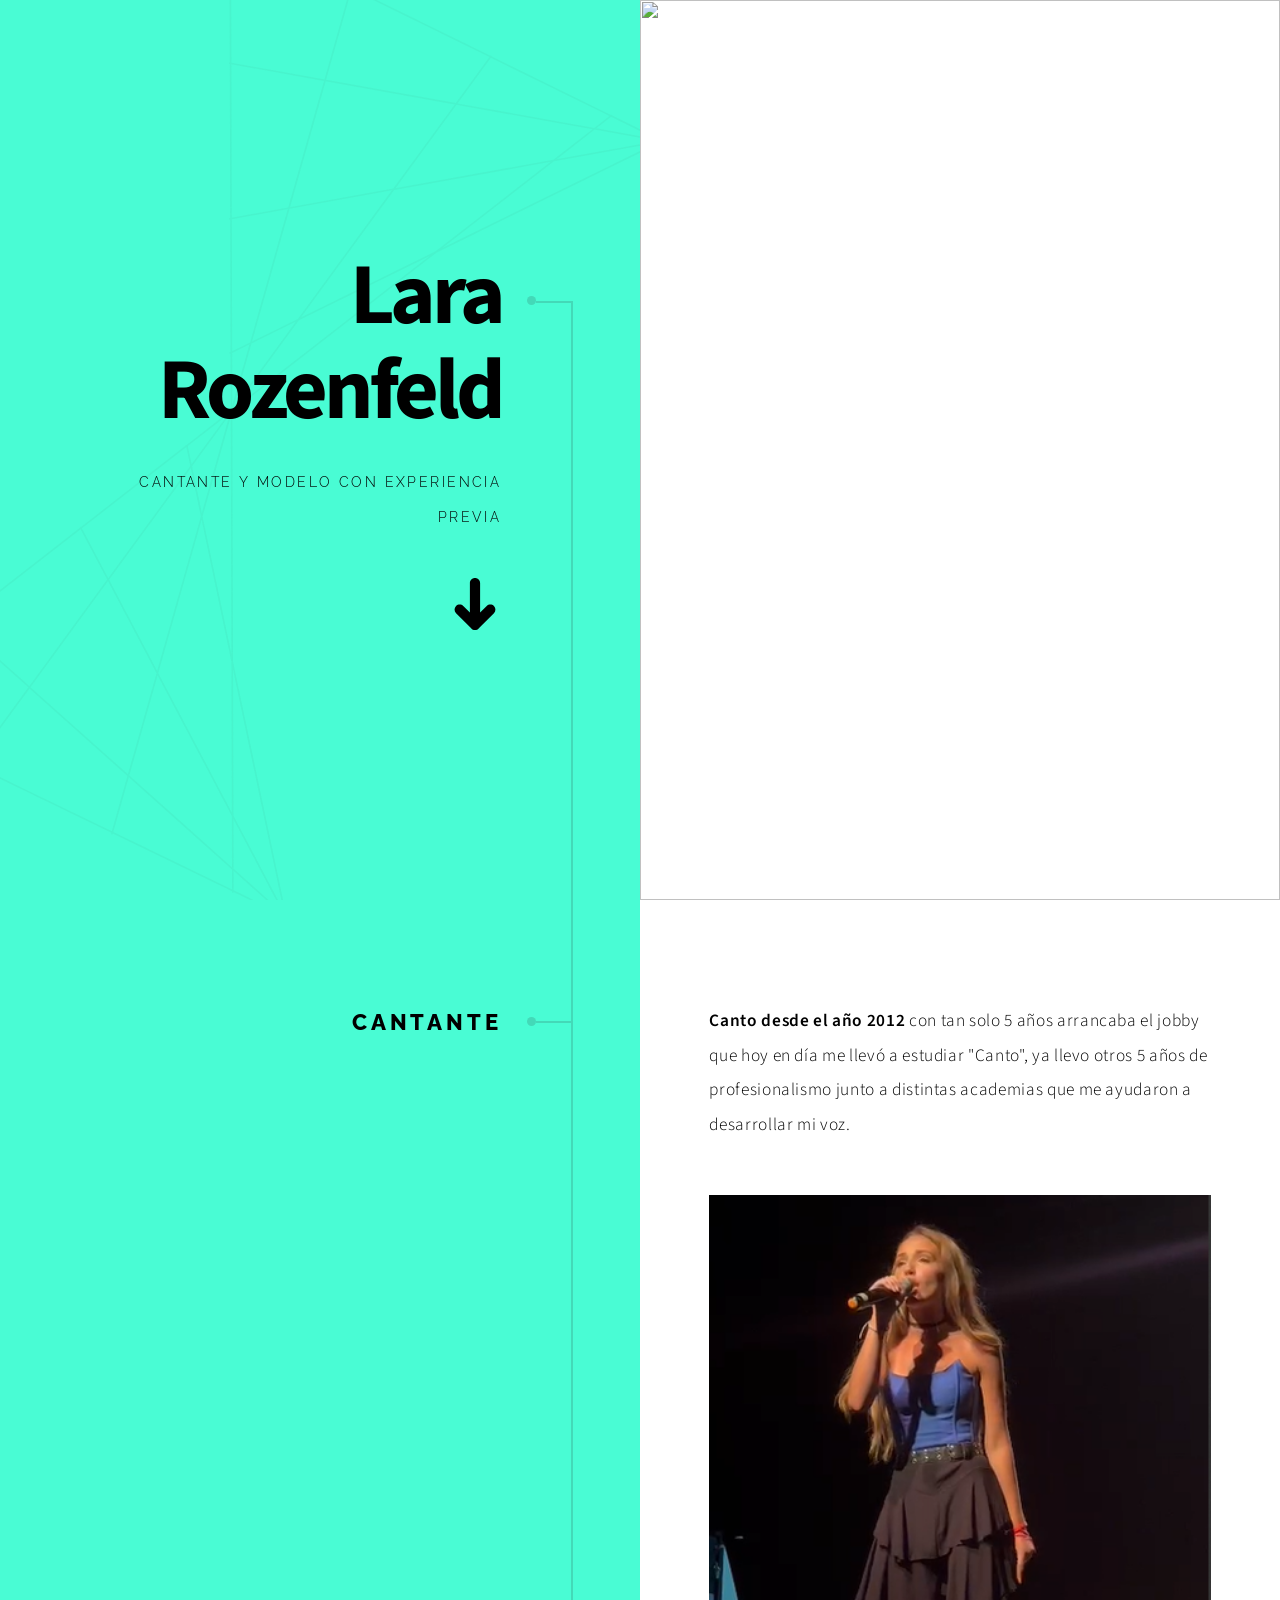
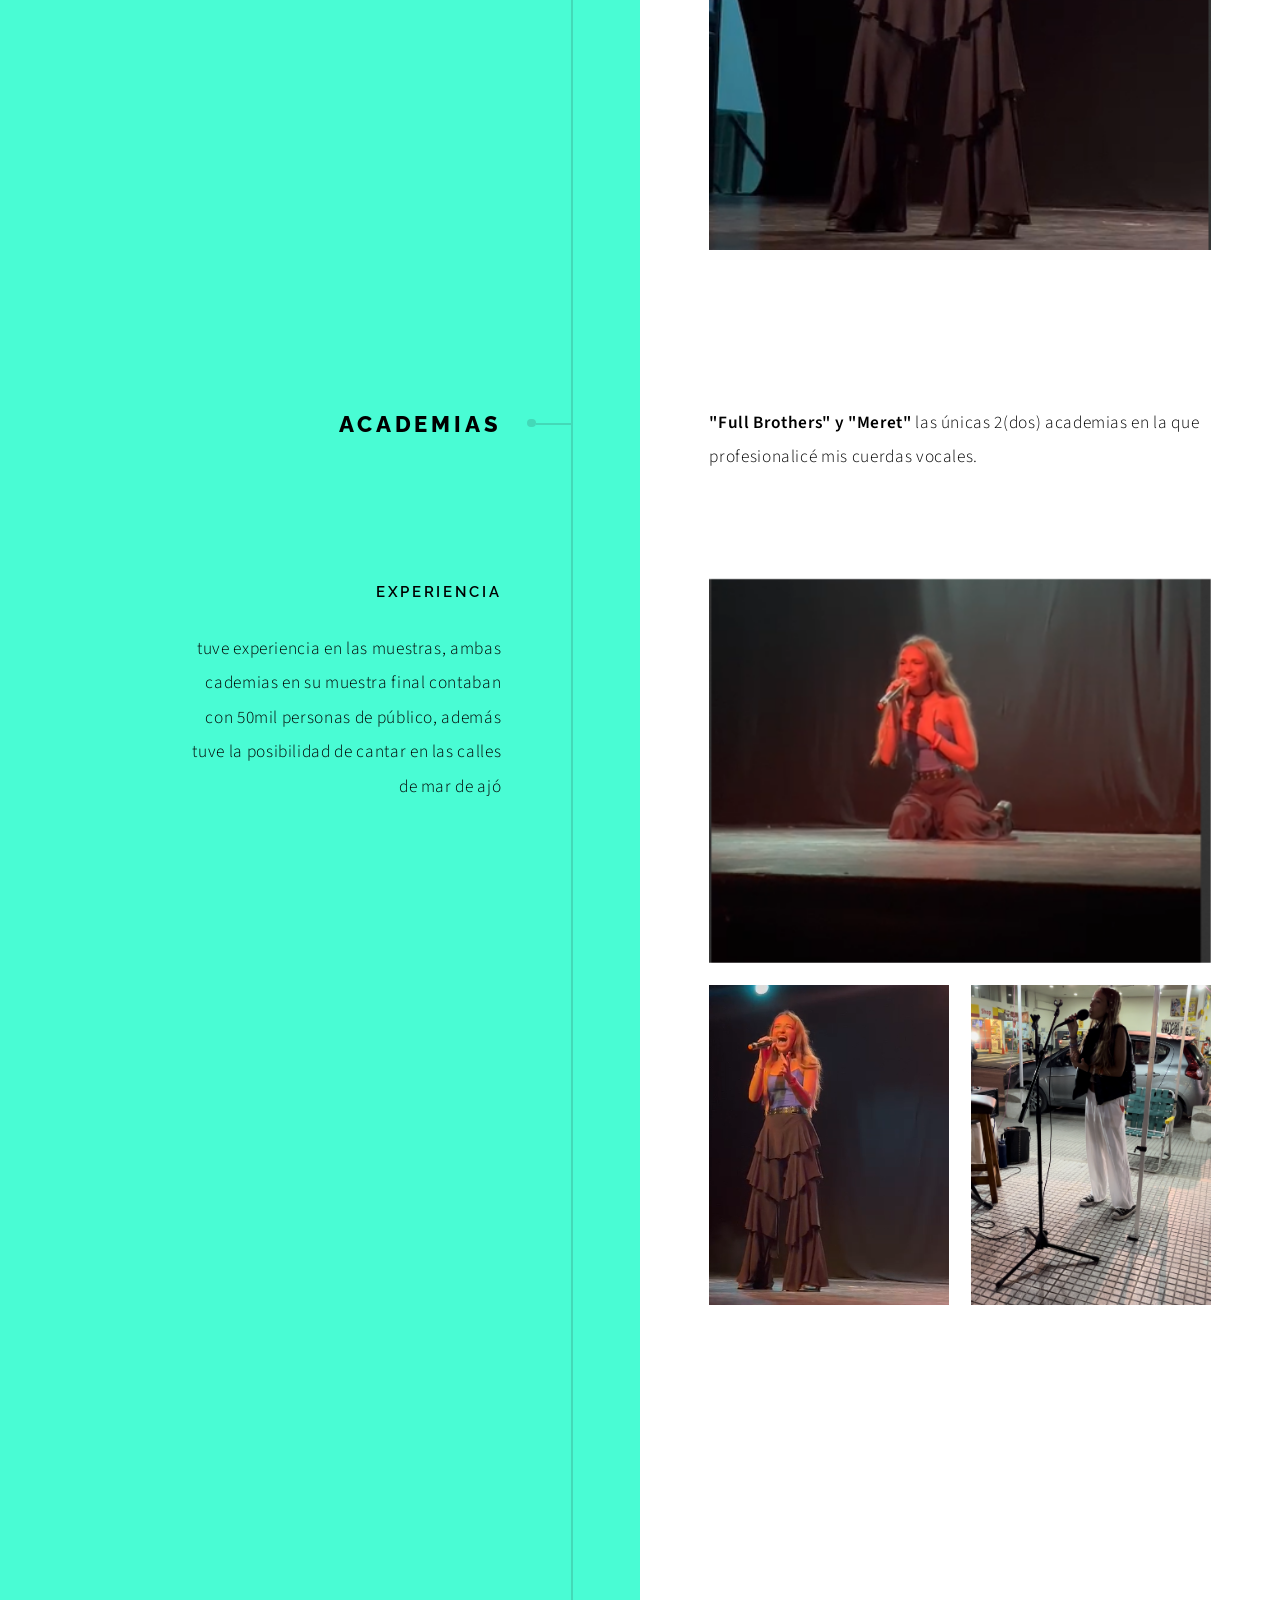
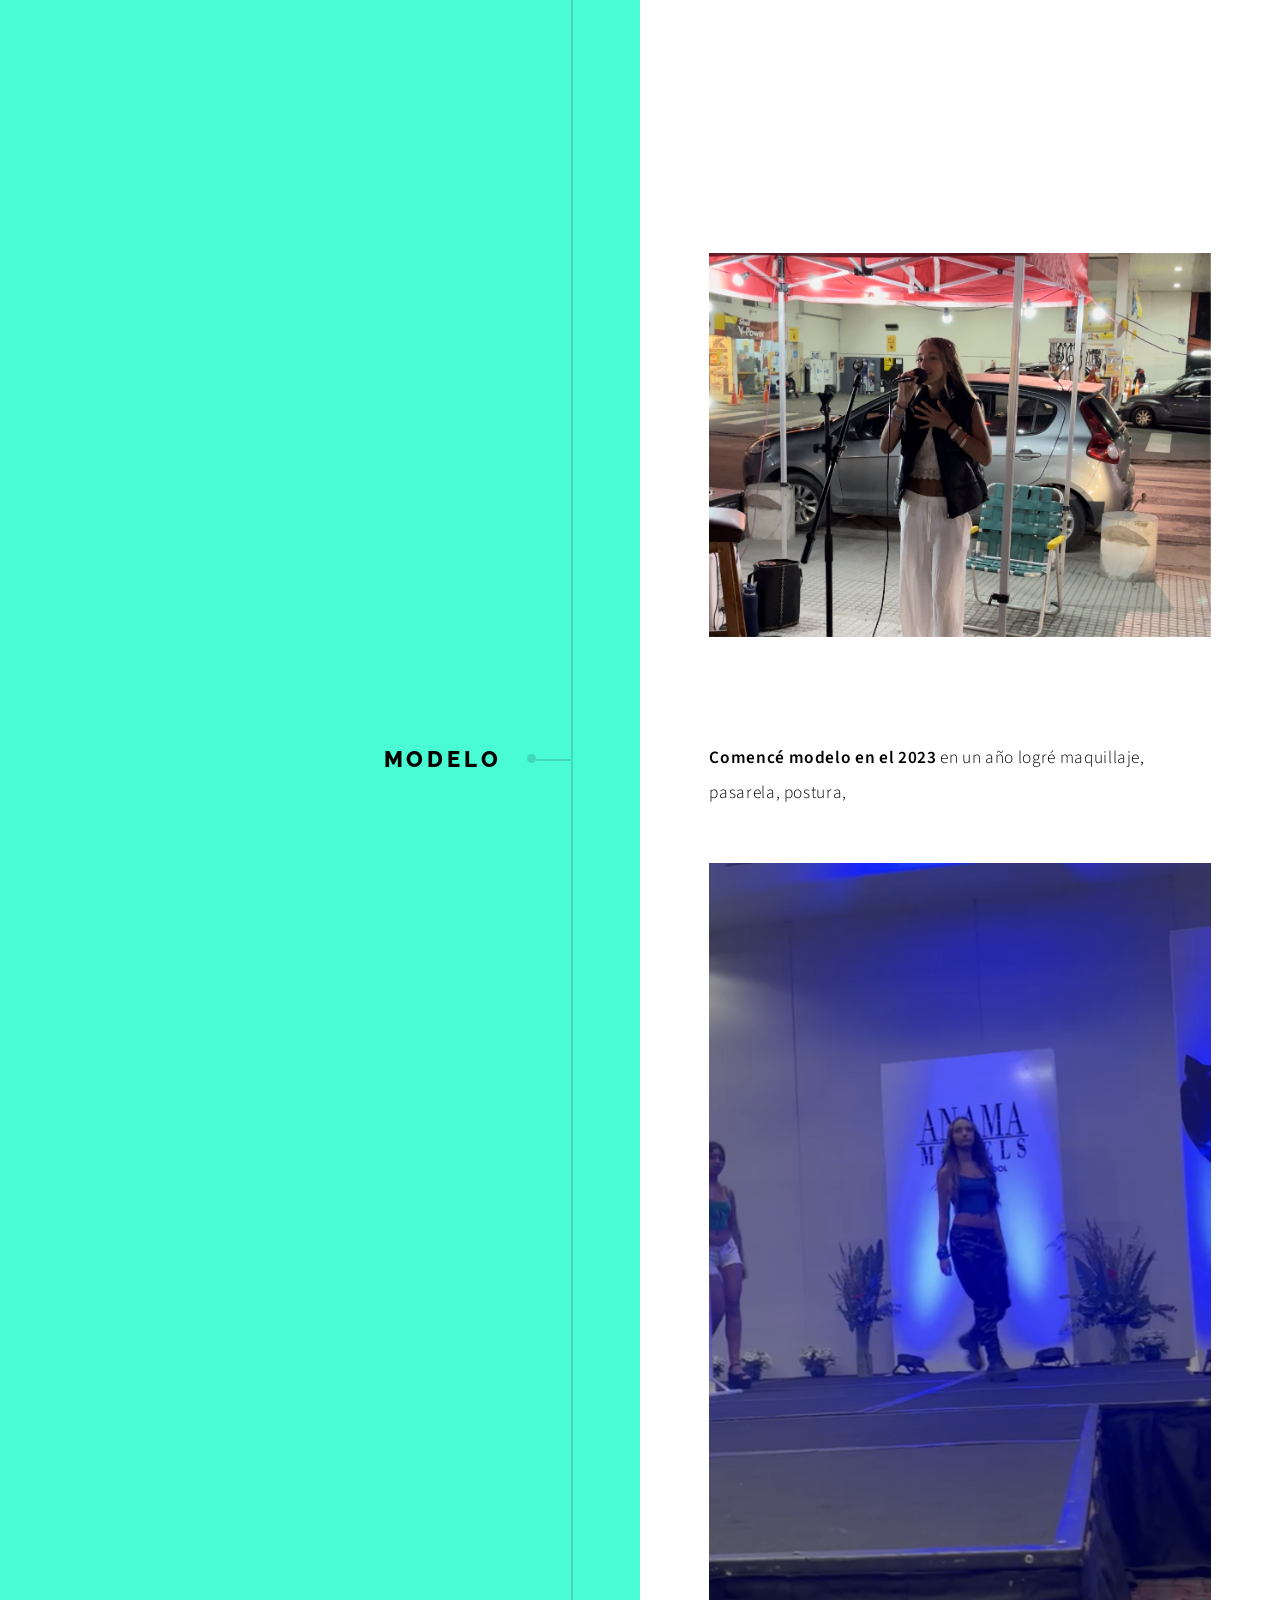
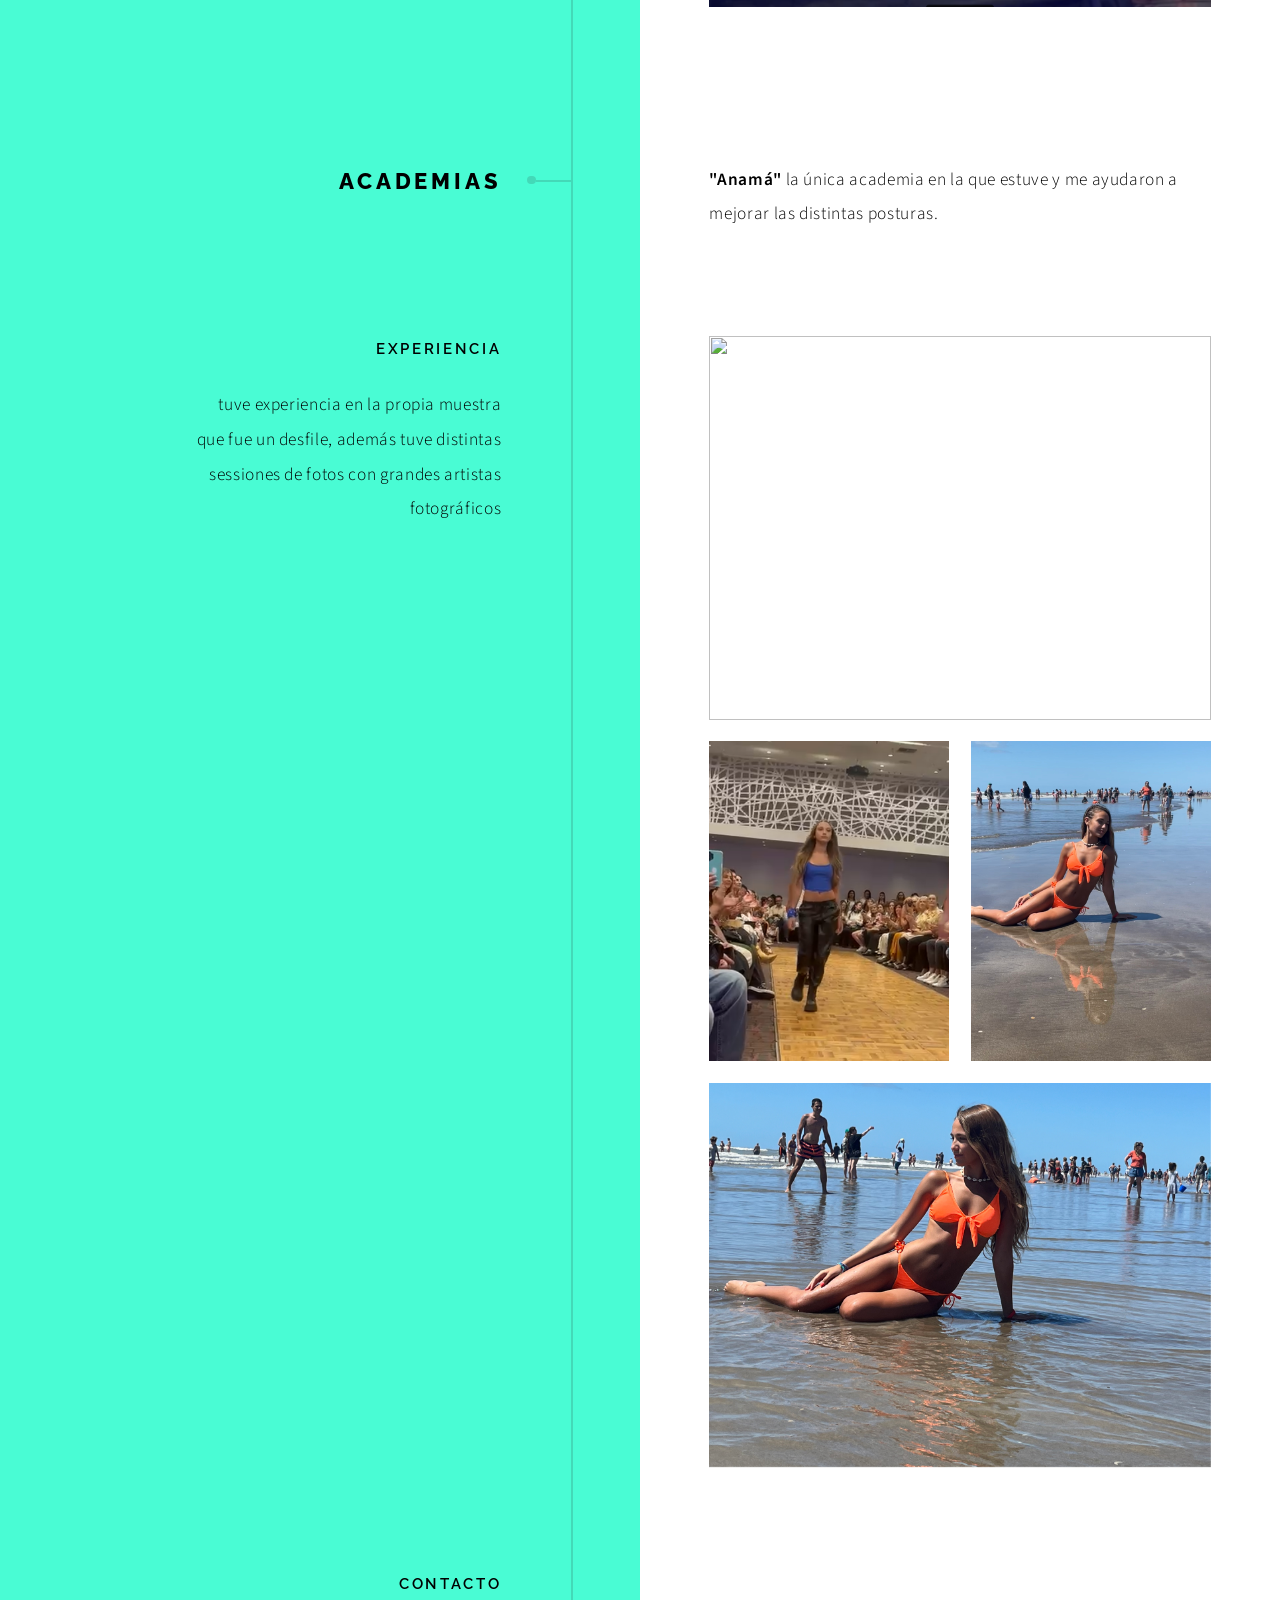
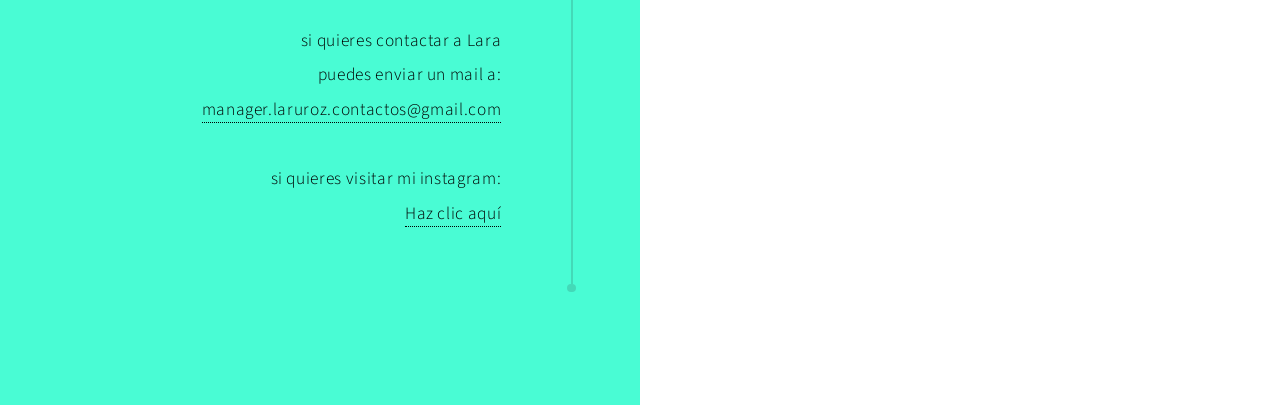
==== commit 78912ce4: "Update index.html" ====
--- a/index.html
+++ b/index.html
@@ -6,8 +6,8 @@
 		<meta name="viewport" content="width=device-width, initial-scale=1, user-scalable=no" />
 		<meta name="description" content="" />
 		<meta name="keywords" content="laruroz" />
-		<link href="imagenes/profile.png" rel="icon">
-  		<link href="imagenes/profile.png" rel="apple-touch-icon">
+		<link href="imagenes/IMG_8364.jpg" rel="icon">
+  		<link href="imagenes/IMG_8364.jpg" rel="apple-touch-icon">
 		<link rel="stylesheet" href="assets/css/main.css" />
 		
 	</head>
@@ -62,7 +62,7 @@
 											<a href="images/gallery/fulls/IMG_7893.PNG"><img src="images/gallery/thumbs/IMG_7893.PNG" alt="" /></a>
 											<div style="position:relative; width:50%; height:0px; padding-bottom:100.778%"><iframe allow="fullscreen" allowfullscreen height="100%" src="https://streamable.com/e/7m6ddu?loop=0" width="100%" style="border:none; width:100%; height:100%; position:absolute; left:0px; top:0px; overflow:hidden;"></iframe></div>
 											<div style="position:relative; width:50%; height:0px; padding-bottom:100.778%"><iframe allow="fullscreen" allowfullscreen height="100%" src="https://streamable.com/e/ok23w9?loop=0" width="100%" style="border:none; width:100%; height:100%; position:absolute; left:24px; top:0px; overflow:hidden;"></iframe></div>
-											<a href="images/gallery/fulls/IMG_7895.png" class="landscape"><img src="images/gallery/thumbs/IMG_7895.png" alt="" /></a>
+											<a href="images/gallery/fulls/IMG_7895.PNG" class="landscape"><img src="images/gallery/thumbs/IMG_7895.PNG" alt="" /></a>
 										</div>
 									</div>
 								</section>
@@ -96,7 +96,7 @@
 												</header>
 												<div class="content">
 													<div class="gallery">
-														<a href="images/IMG_8536.jpg" class="landscape"><img src="images/IMG_8536.jpg" alt="" /></a>
+														<a href="images/IMG_8536.JPG" class="landscape"><img src="images/IMG_8536.JPG" alt="" /></a>
 														<a href="images/gallery/fulls/modelo02.png"><img src="images/gallery/fulls/modelo02.png" alt="" /></a>
 														<a href="images/gallery/fulls/modelo04_1.jpg"><img src="images/gallery/thumbs/modelo04_1.jpg" alt="" /></a>
 														<a href="images/gallery/fulls/modelo06_1.jpg" class="landscape"><img src="images/gallery/thumbs/modelo06_1.jpg" alt="" /></a>
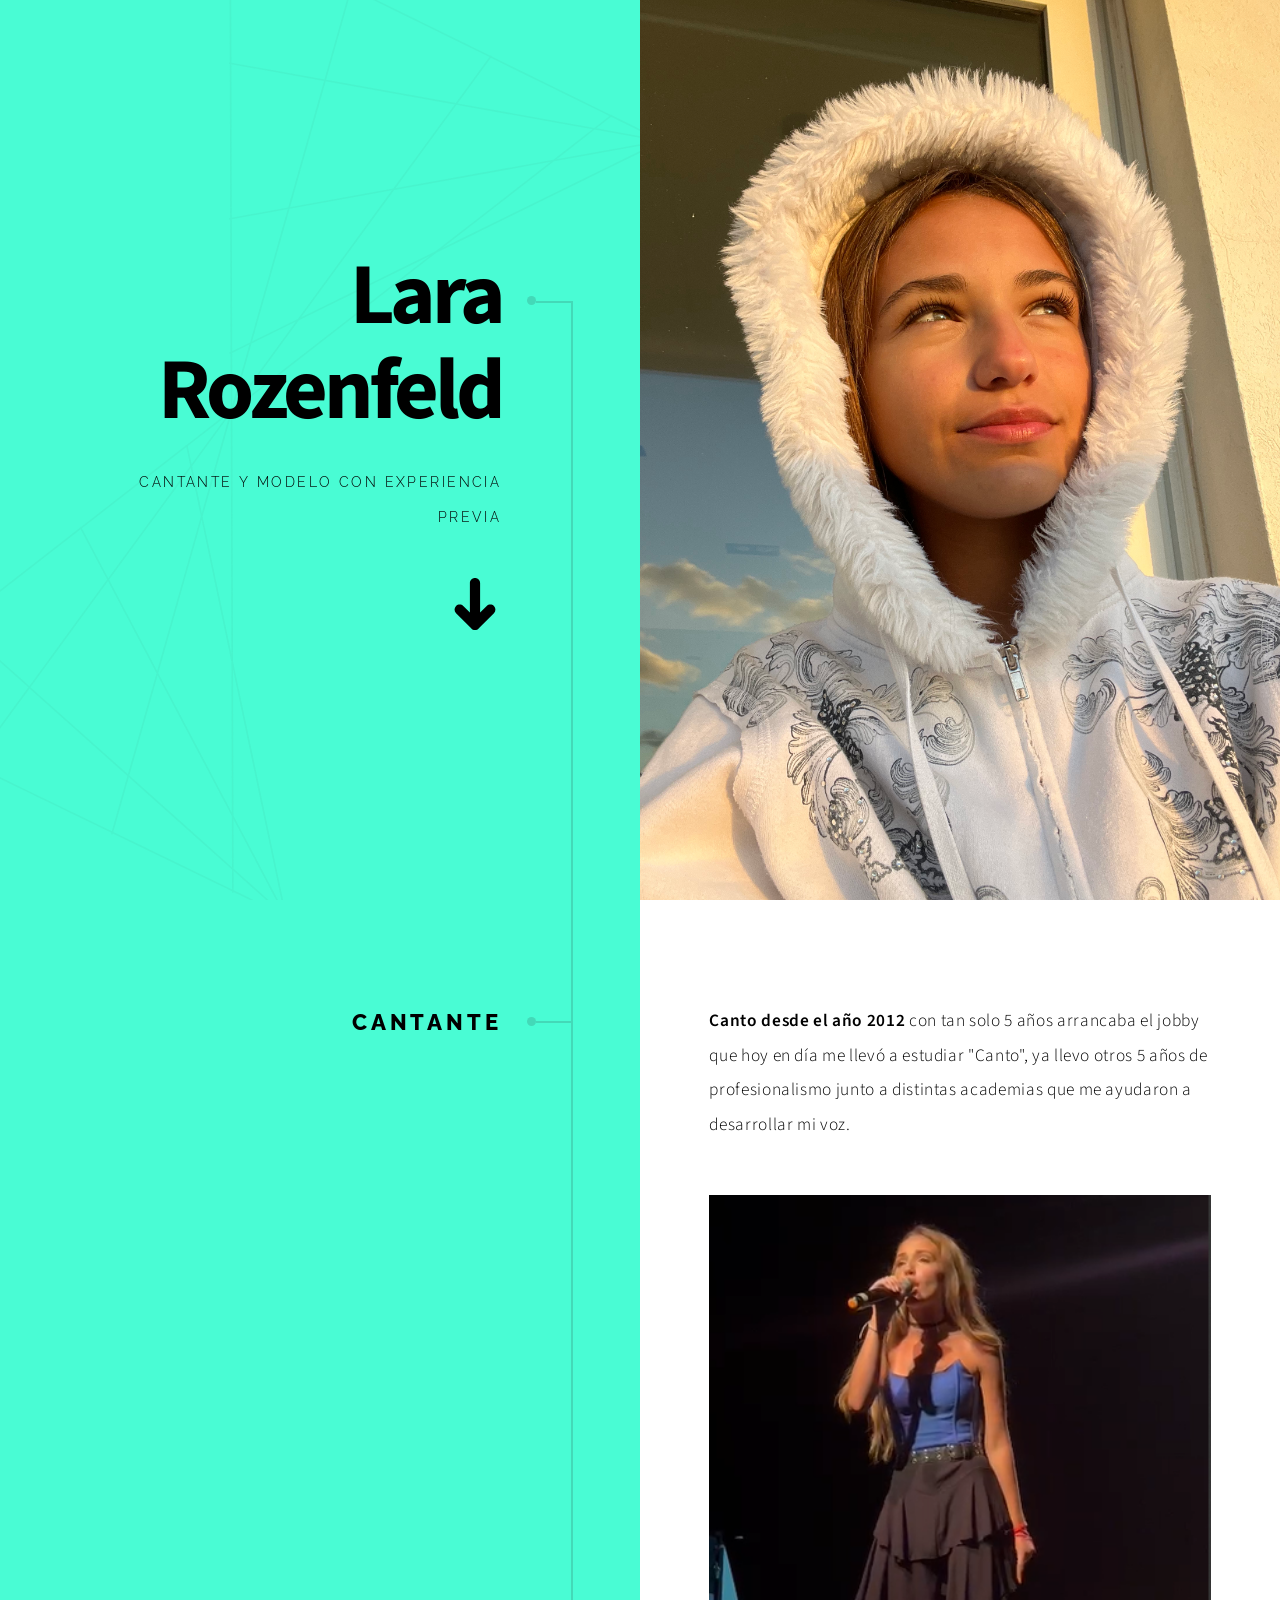
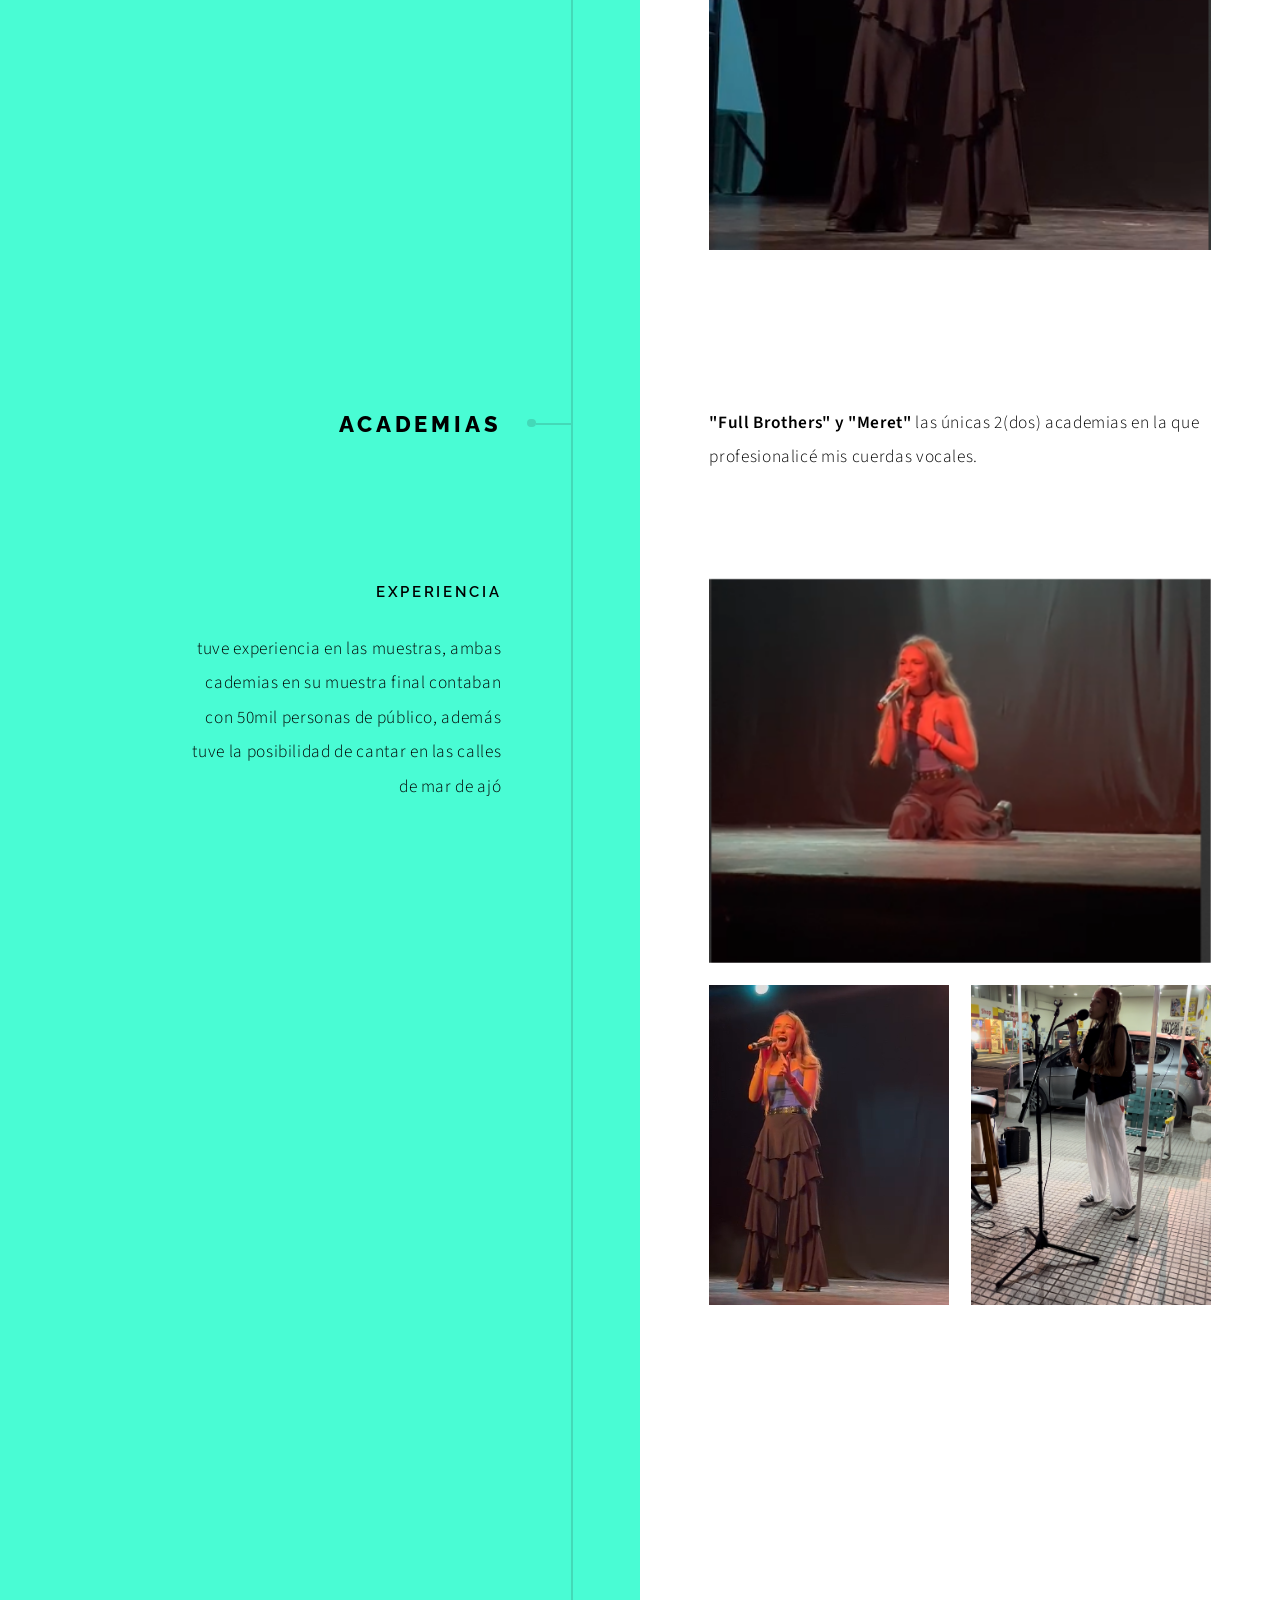
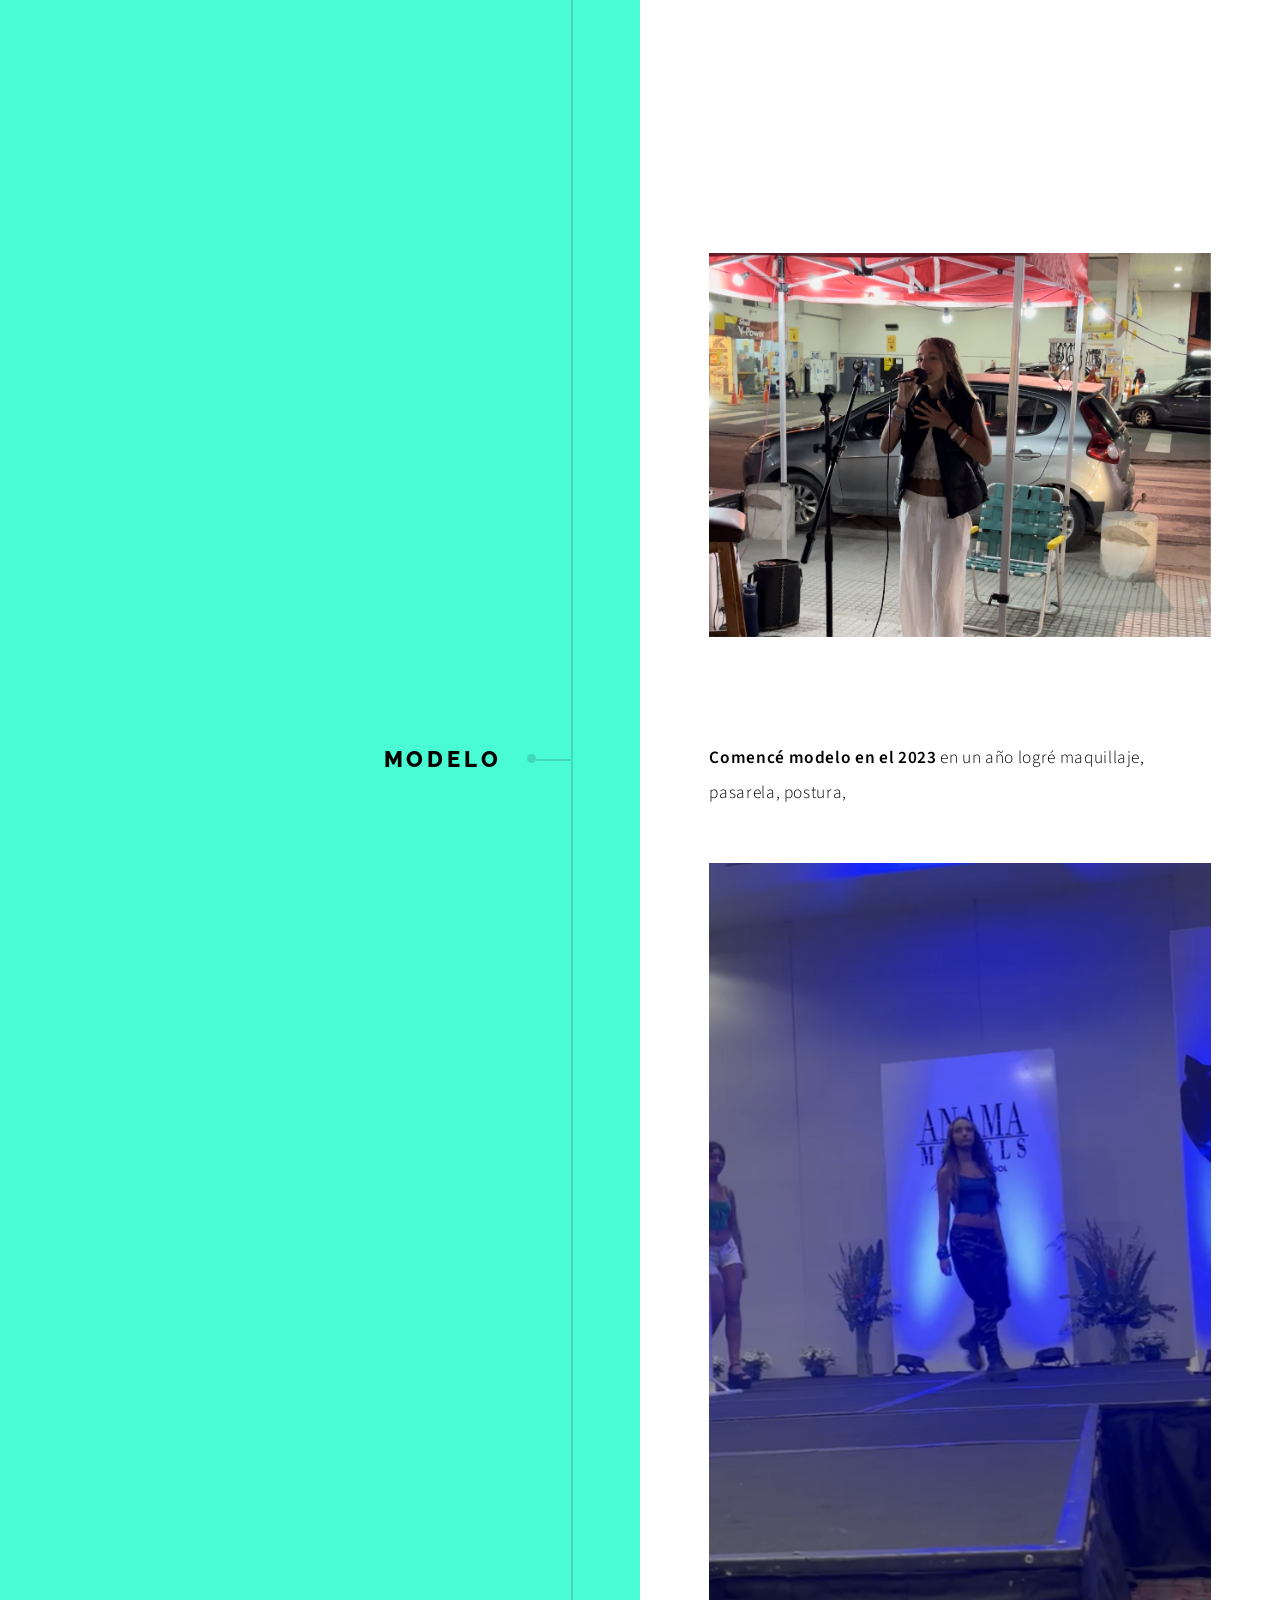
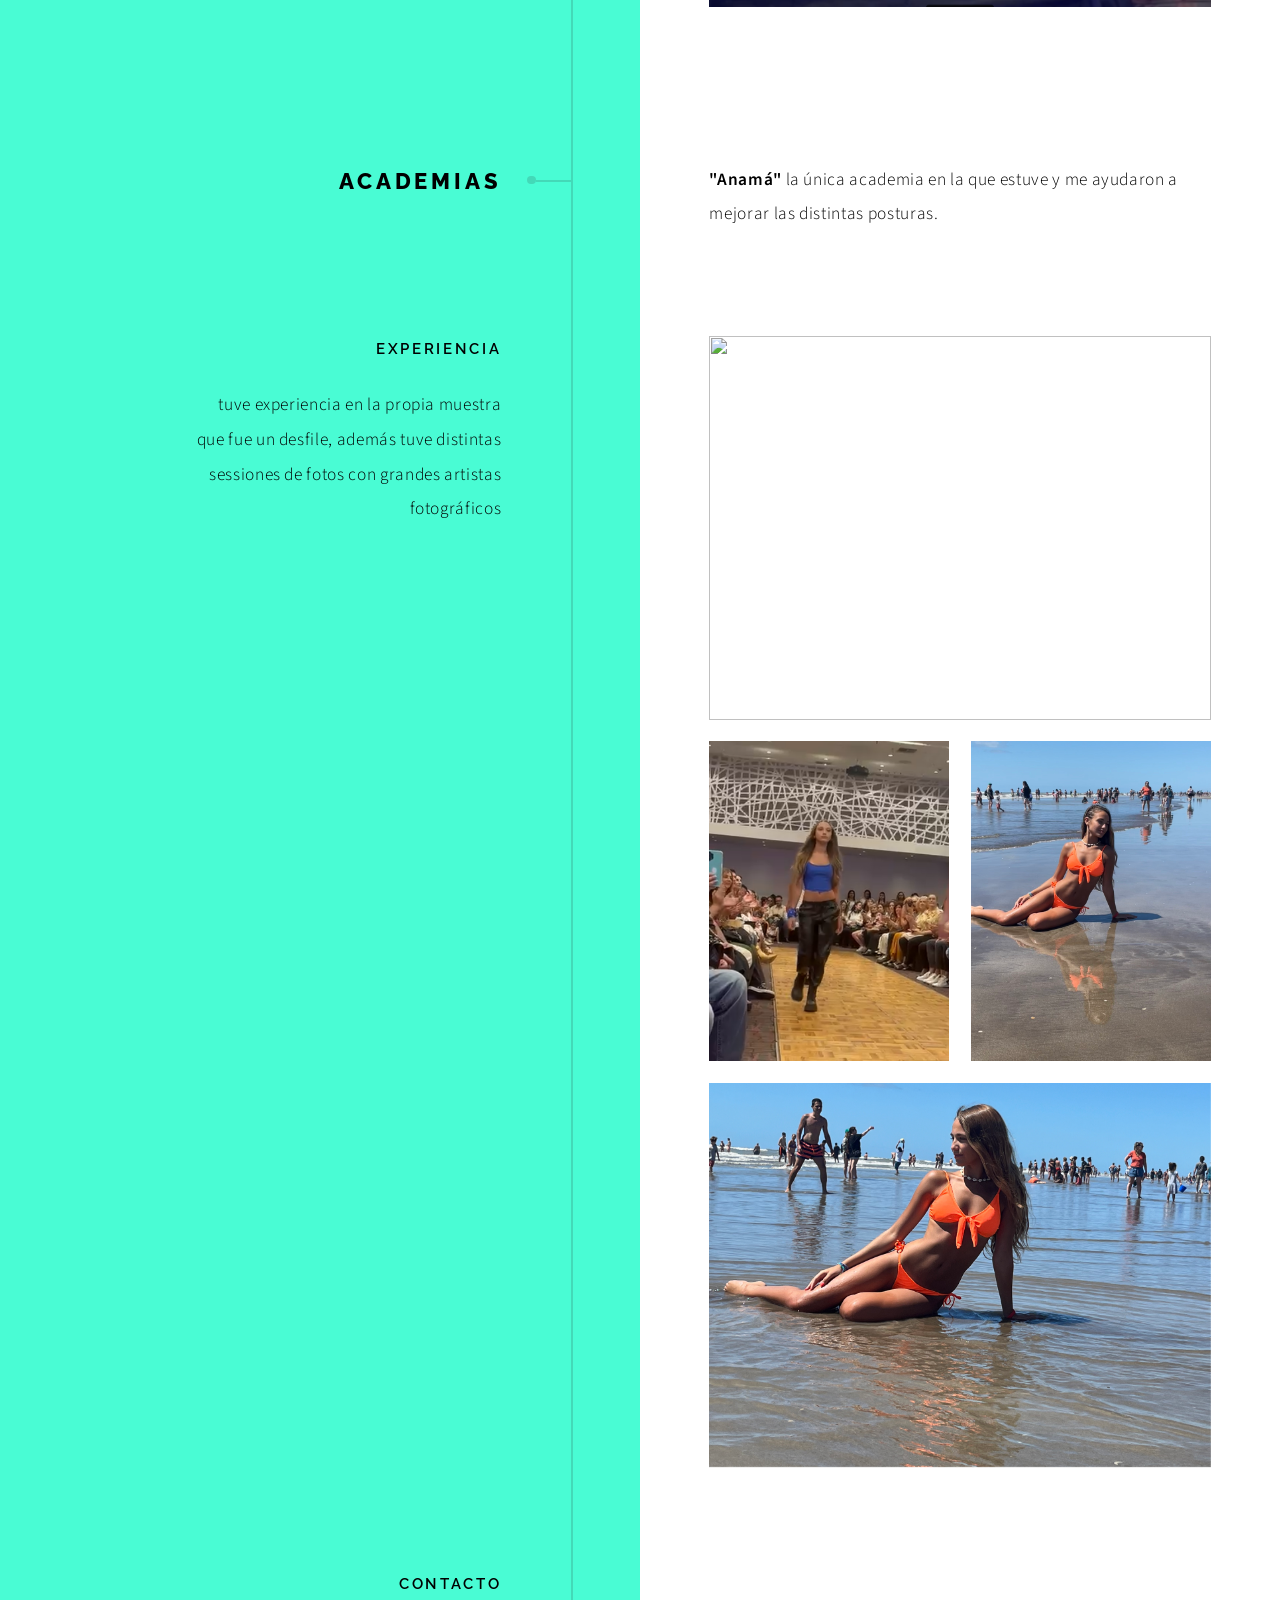
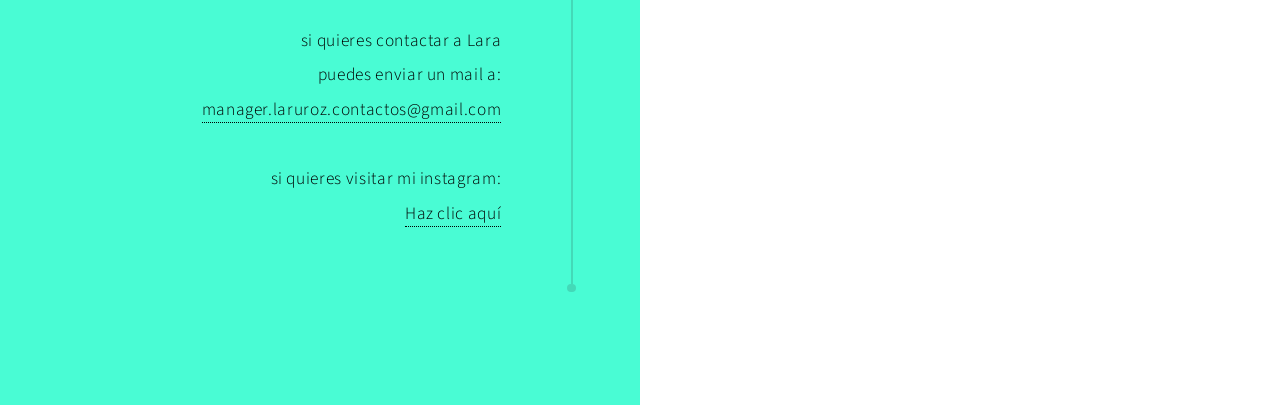
==== commit b2b0585d: "Update index.html" ====
--- a/index.html
+++ b/index.html
@@ -26,7 +26,7 @@
 							</ul>
 						</header>
 						<div class="content">
-							<span class="image fill" data-position="center"><img src="images/IMG_8536.JPG" alt="" /></span>
+							<span class="image fill" data-position="center"><img src="imagenes/IMG_8364.jpg" alt="" /></span>
 						</div>
 					</section>
 
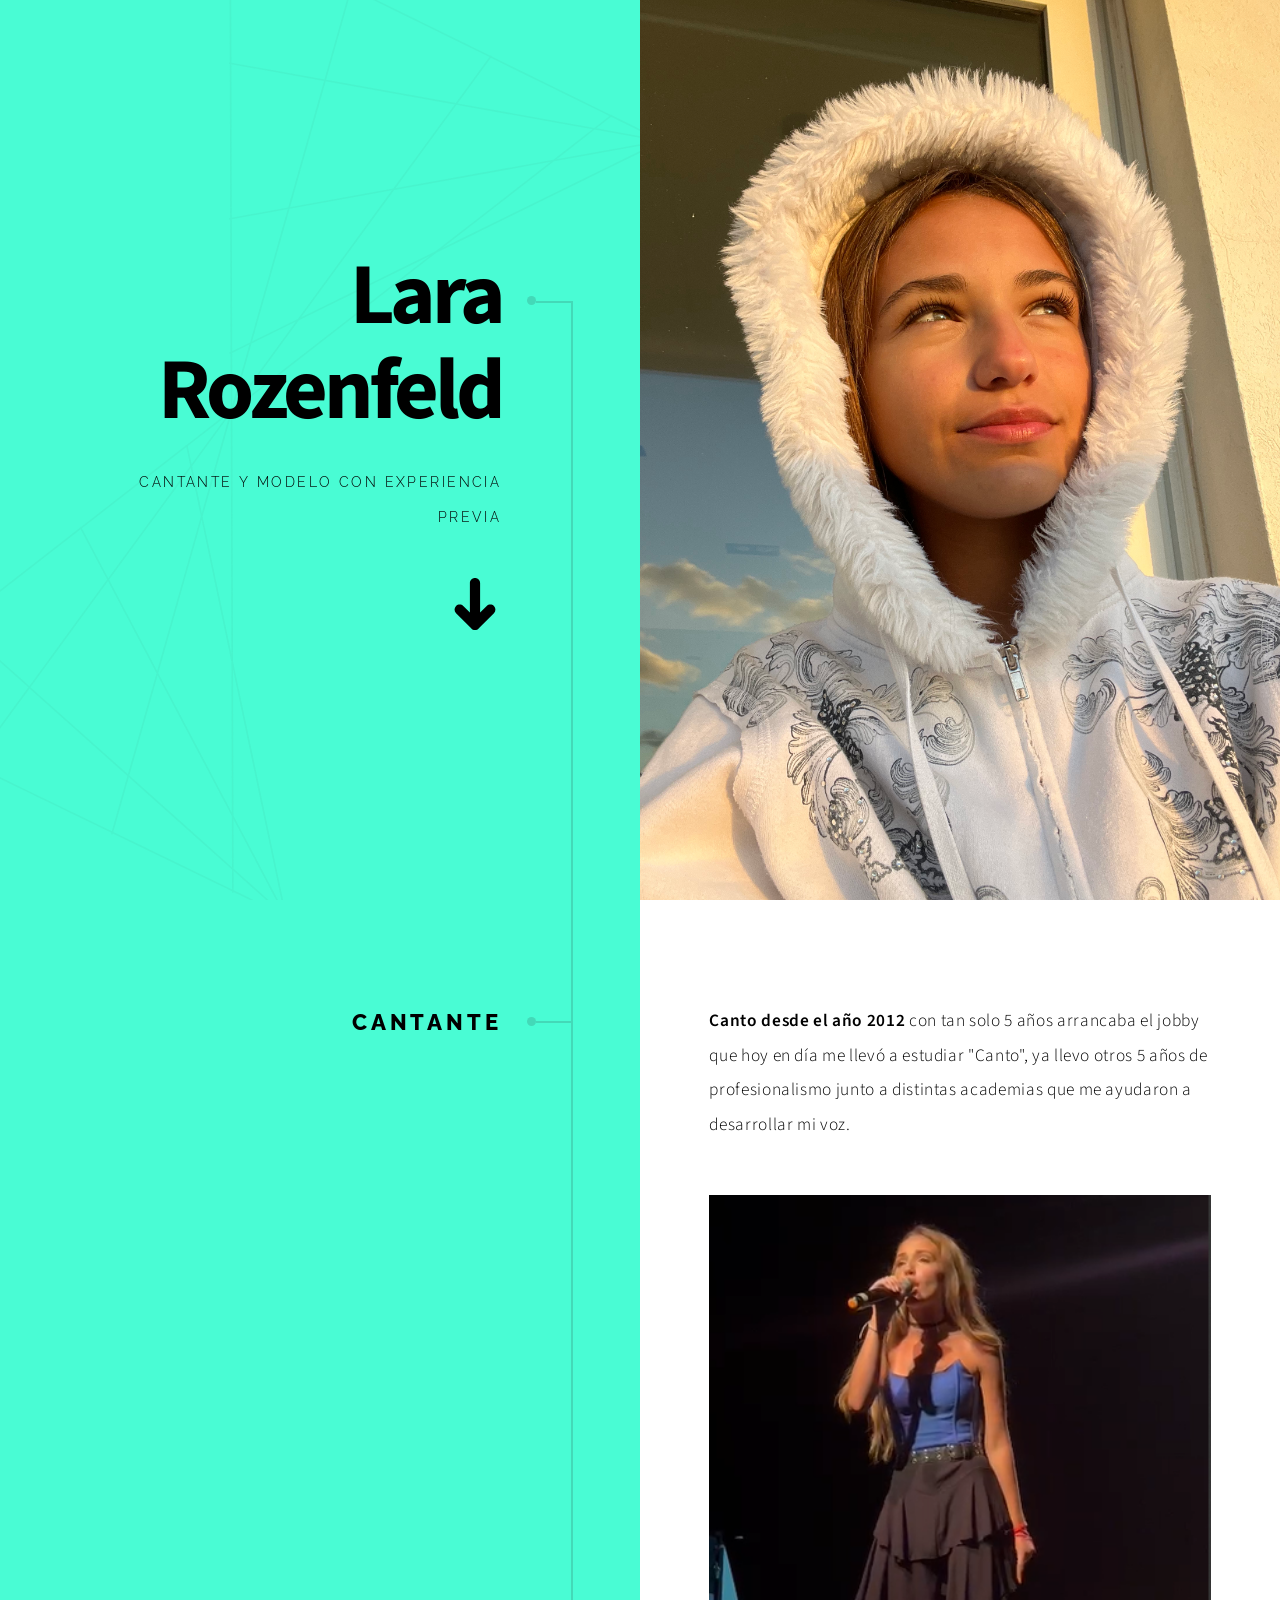
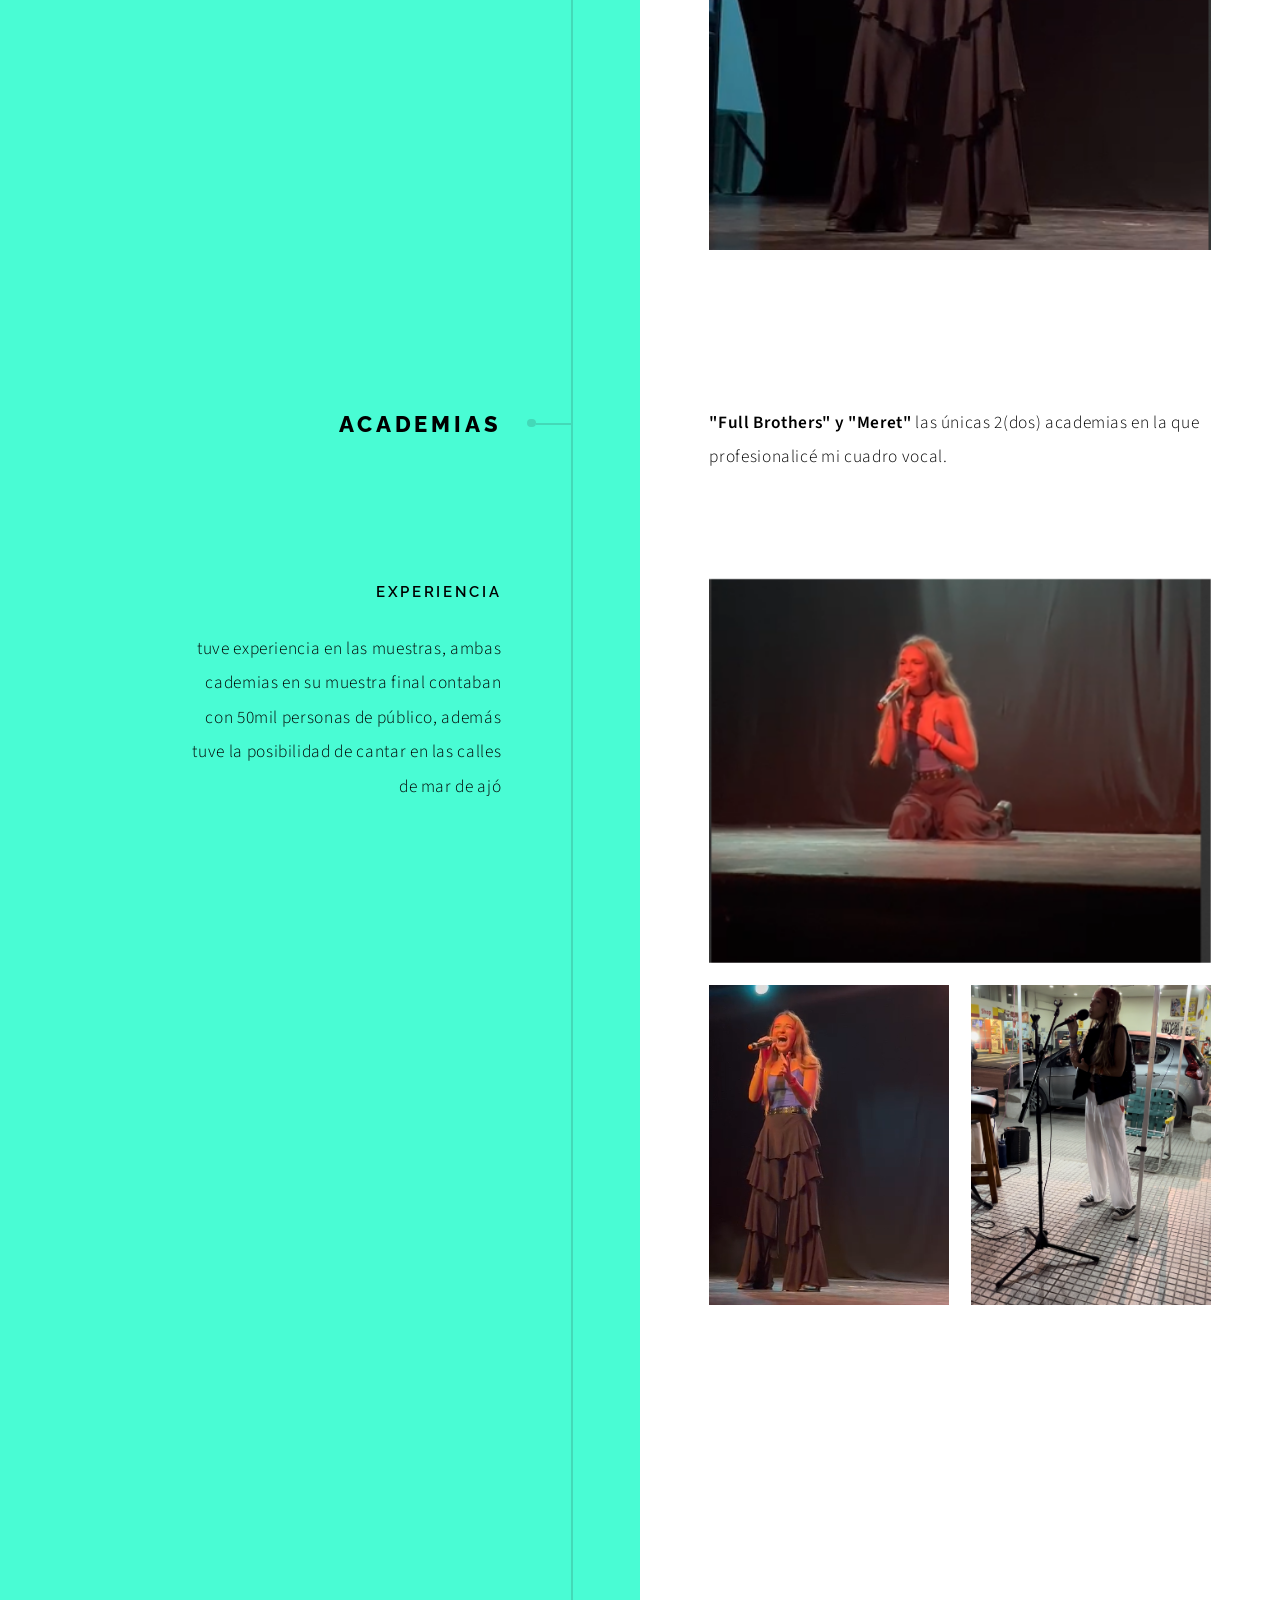
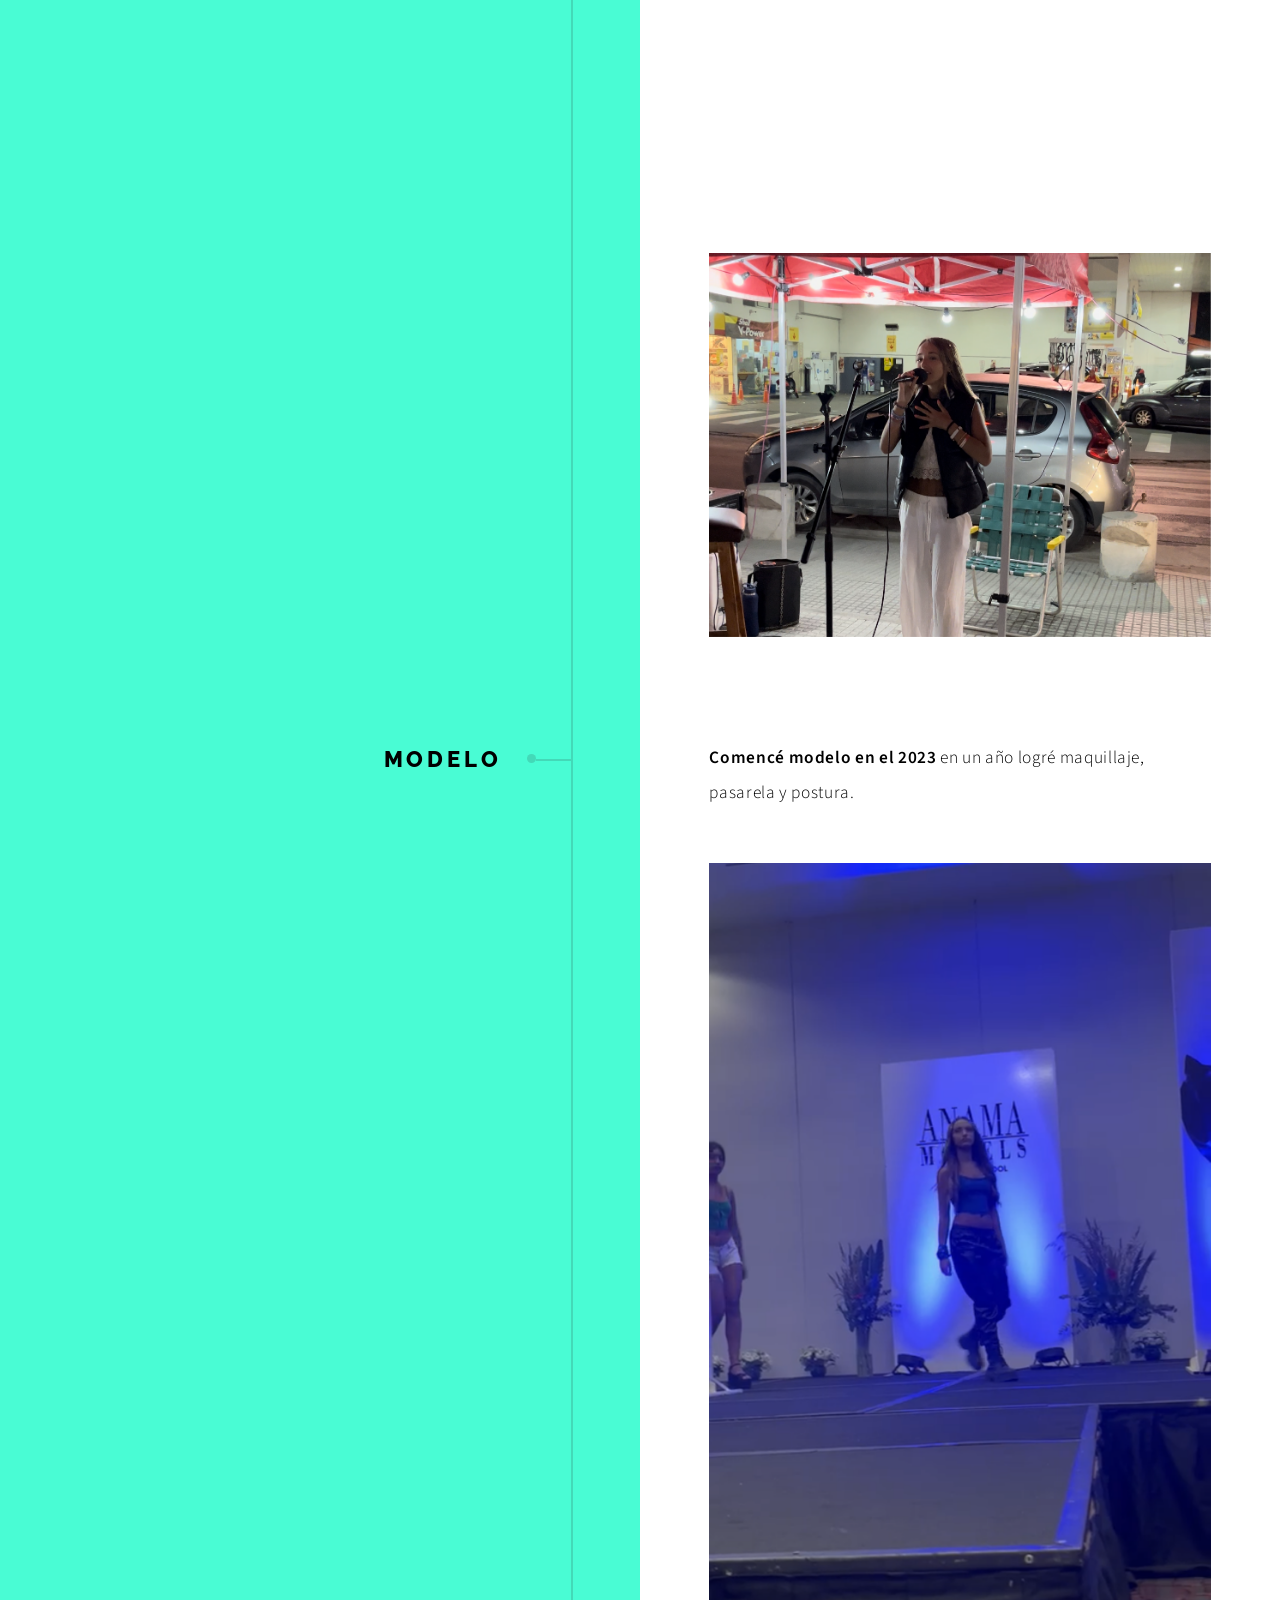
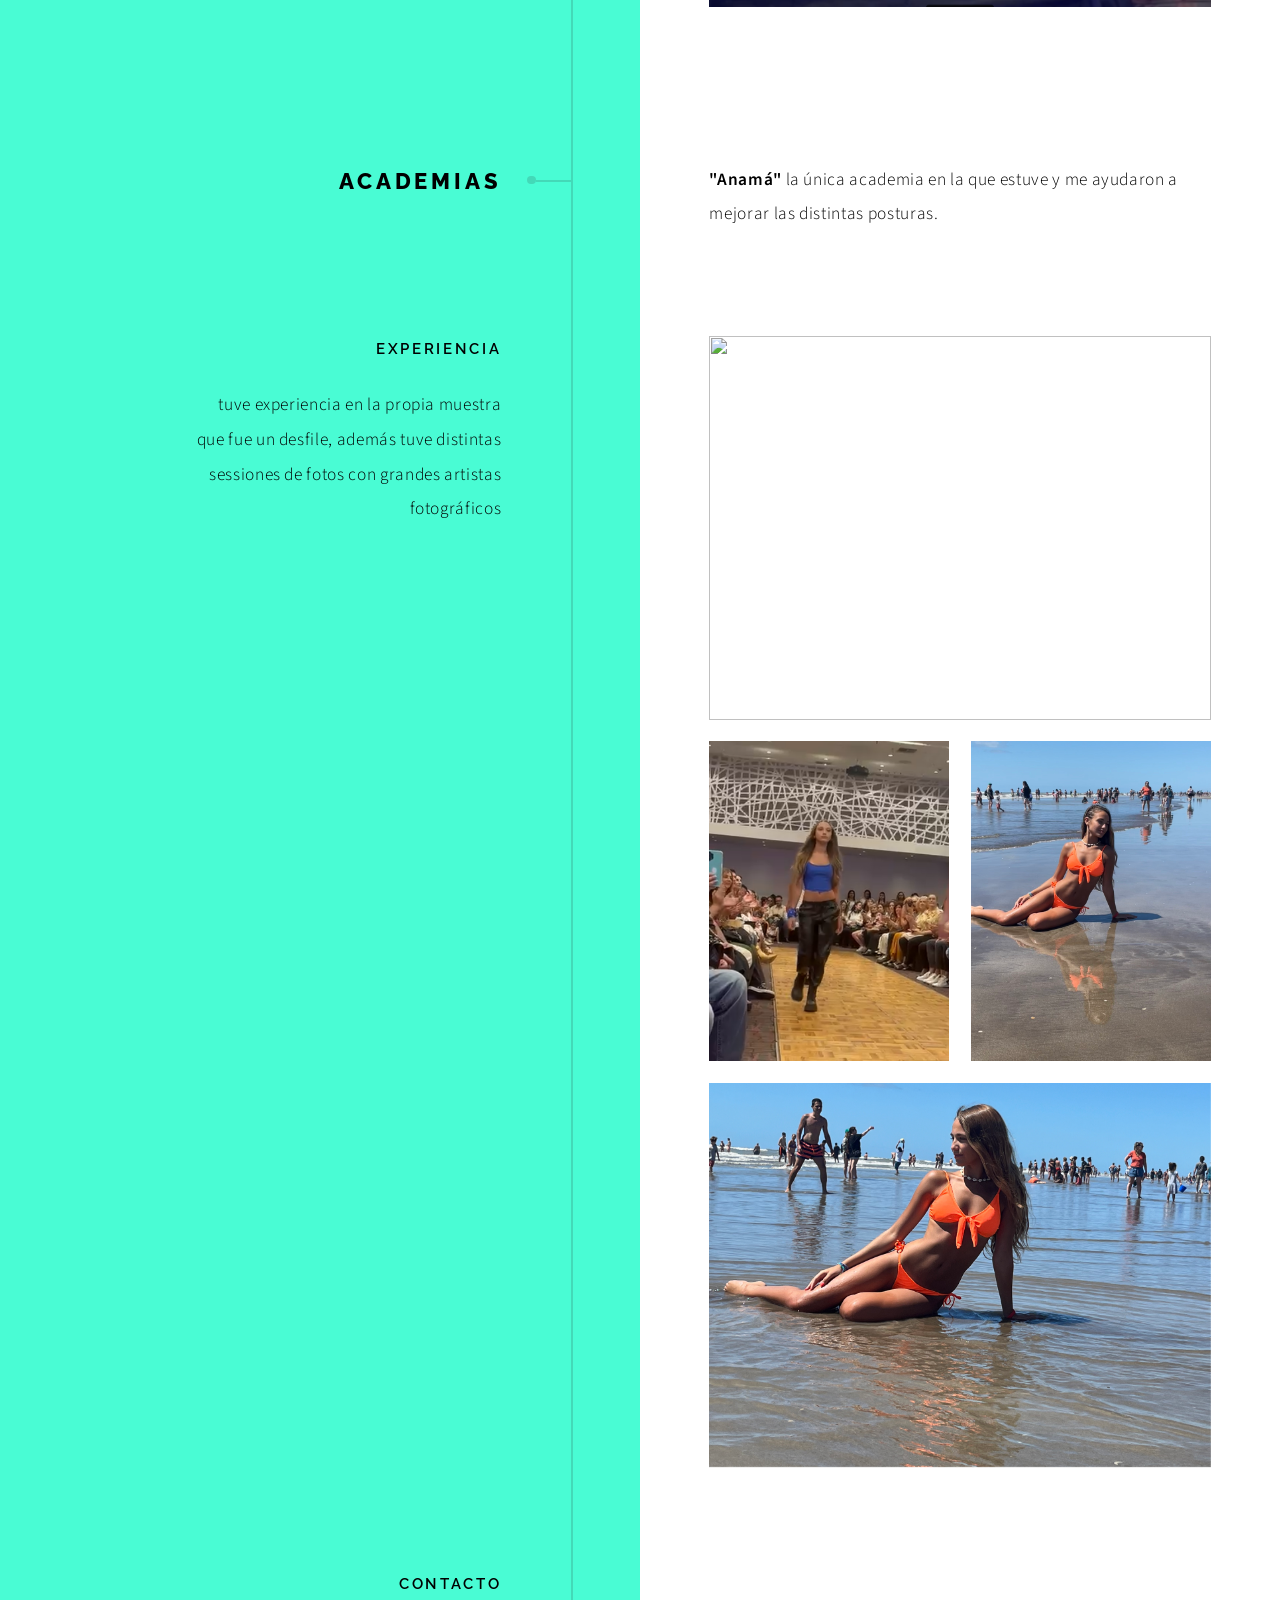
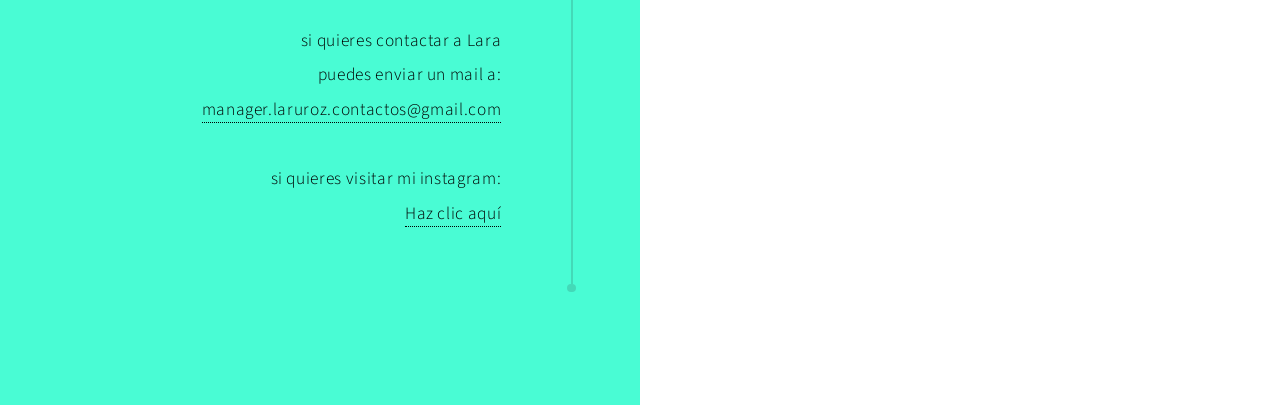
==== commit c7d55f11: "Update index.html" ====
--- a/index.html
+++ b/index.html
@@ -47,7 +47,7 @@
 							<h2>Academias</h2>
 						</header>
 						<div class="content">
-							<p><strong>"Full Brothers" y "Meret"</strong> las únicas 2(dos) academias en la que profesionalicé mis cuerdas vocales.</p>
+							<p><strong>"Full Brothers" y "Meret"</strong> las únicas 2(dos) academias en la que profesionalicé mi cuadro vocal.</p>
 
 							<!-- Section -->
 								<section>
@@ -59,10 +59,10 @@
 										<div class="gallery">
 											<a href="images/gallery/fulls/Lara-cantando-4-lejos.png" class="landscape"><img src="images/gallery/thumbs/Lara-cantando-4-lejos.png" alt="" /></a>
 											<a href="images/gallery/fulls/Lara-cantando-1.png"><img src="images/gallery/thumbs/Lara-cantando-1.png" alt="" /></a>
-											<a href="images/gallery/fulls/IMG_7893.PNG"><img src="images/gallery/thumbs/IMG_7893.PNG" alt="" /></a>
+											<a href="images/gallery/fulls/IMG_7893.png"><img src="images/gallery/thumbs/IMG_7893.png" alt="" /></a>
 											<div style="position:relative; width:50%; height:0px; padding-bottom:100.778%"><iframe allow="fullscreen" allowfullscreen height="100%" src="https://streamable.com/e/7m6ddu?loop=0" width="100%" style="border:none; width:100%; height:100%; position:absolute; left:0px; top:0px; overflow:hidden;"></iframe></div>
 											<div style="position:relative; width:50%; height:0px; padding-bottom:100.778%"><iframe allow="fullscreen" allowfullscreen height="100%" src="https://streamable.com/e/ok23w9?loop=0" width="100%" style="border:none; width:100%; height:100%; position:absolute; left:24px; top:0px; overflow:hidden;"></iframe></div>
-											<a href="images/gallery/fulls/IMG_7895.PNG" class="landscape"><img src="images/gallery/thumbs/IMG_7895.PNG" alt="" /></a>
+											<a href="images/gallery/fulls/IMG_7895.png" class="landscape"><img src="images/gallery/thumbs/IMG_7895.png" alt="" /></a>
 										</div>
 									</div>
 								</section>
@@ -75,7 +75,7 @@
 										<h2>Modelo</h2>
 									</header>
 									<div class="content">
-										<p><strong>Comencé modelo en el 2023</strong> en un año logré maquillaje, pasarela, postura,</p>
+										<p><strong>Comencé modelo en el 2023</strong> en un año logré maquillaje, pasarela y postura.</p>
 										<span class="image main"><img src="images/gallery/fulls/modelo03.png" alt="" /></span>
 									</div>
 								</section>
@@ -96,7 +96,7 @@
 												</header>
 												<div class="content">
 													<div class="gallery">
-														<a href="images/IMG_8536.JPG" class="landscape"><img src="images/IMG_8536.JPG" alt="" /></a>
+														<a href="images/IMG_8536.jpg" class="landscape"><img src="images/IMG_8536.jpg" alt="" /></a>
 														<a href="images/gallery/fulls/modelo02.png"><img src="images/gallery/fulls/modelo02.png" alt="" /></a>
 														<a href="images/gallery/fulls/modelo04_1.jpg"><img src="images/gallery/thumbs/modelo04_1.jpg" alt="" /></a>
 														<a href="images/gallery/fulls/modelo06_1.jpg" class="landscape"><img src="images/gallery/thumbs/modelo06_1.jpg" alt="" /></a>
